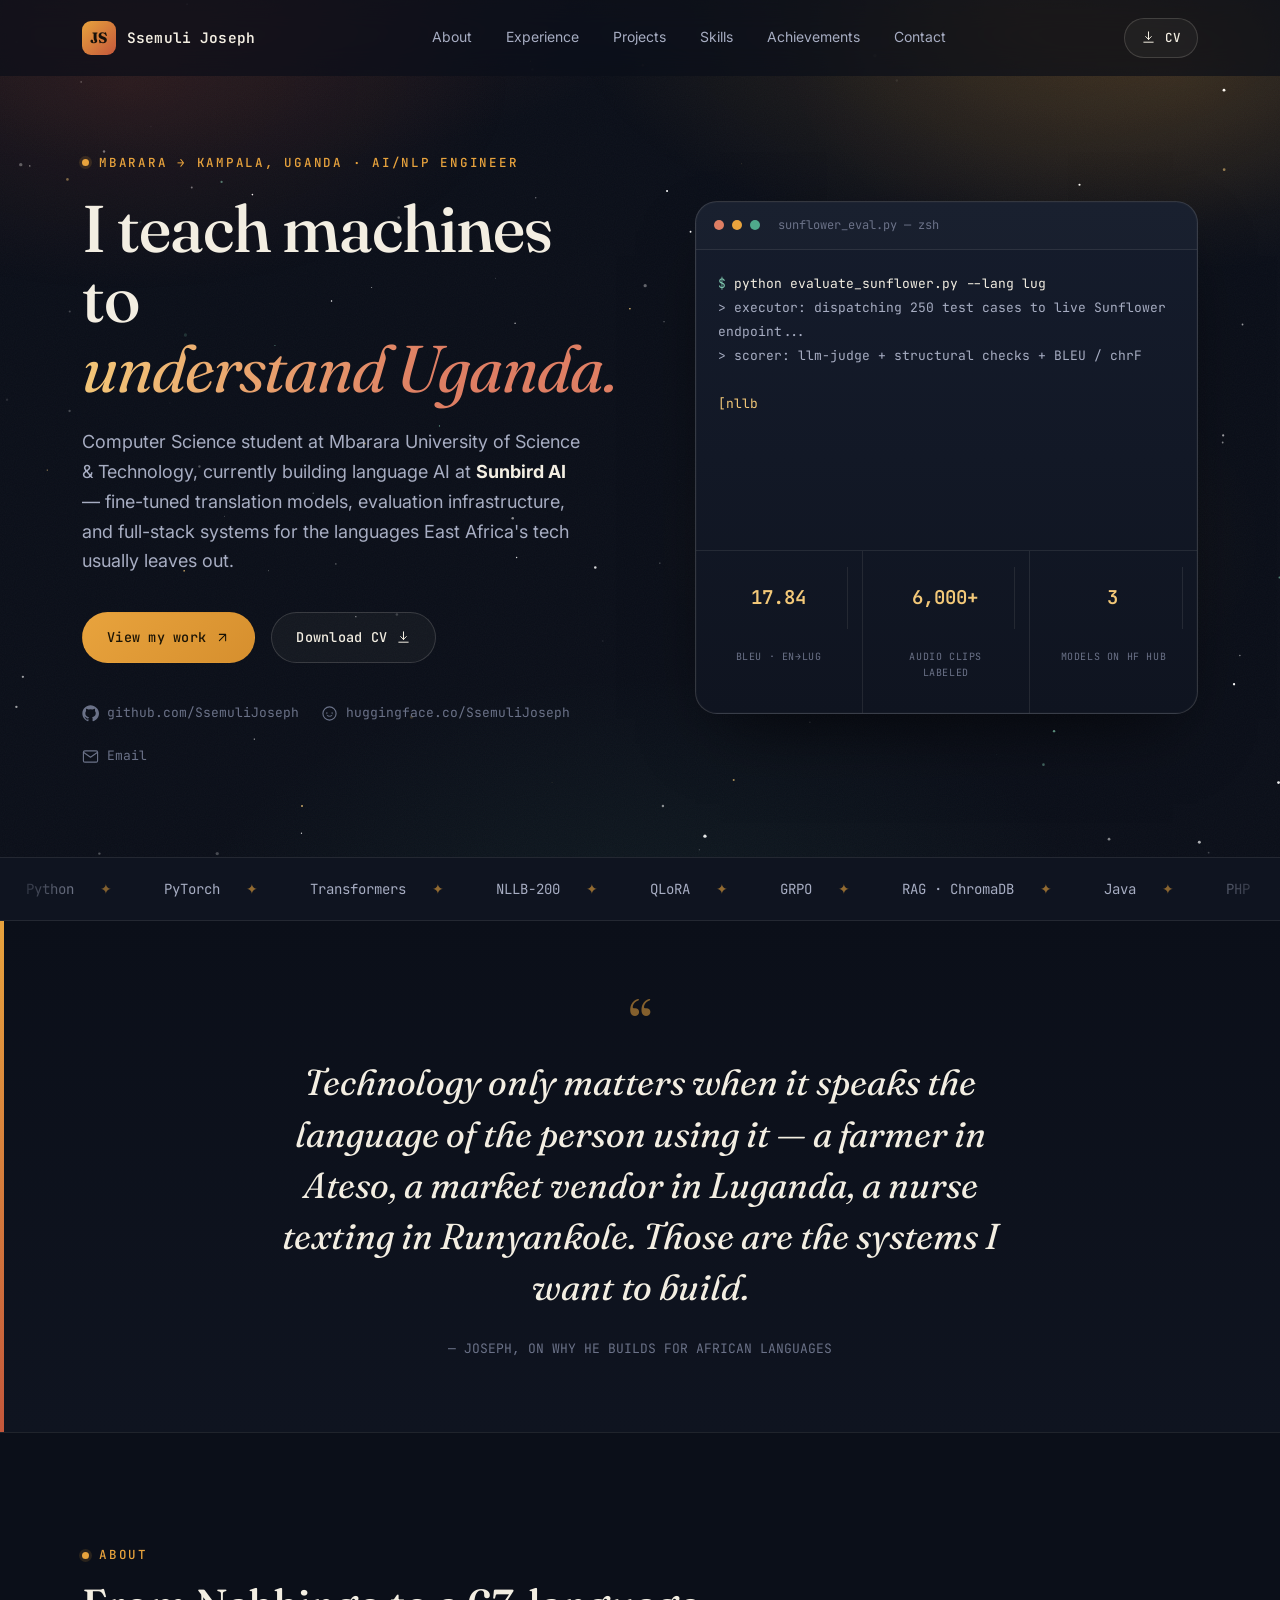
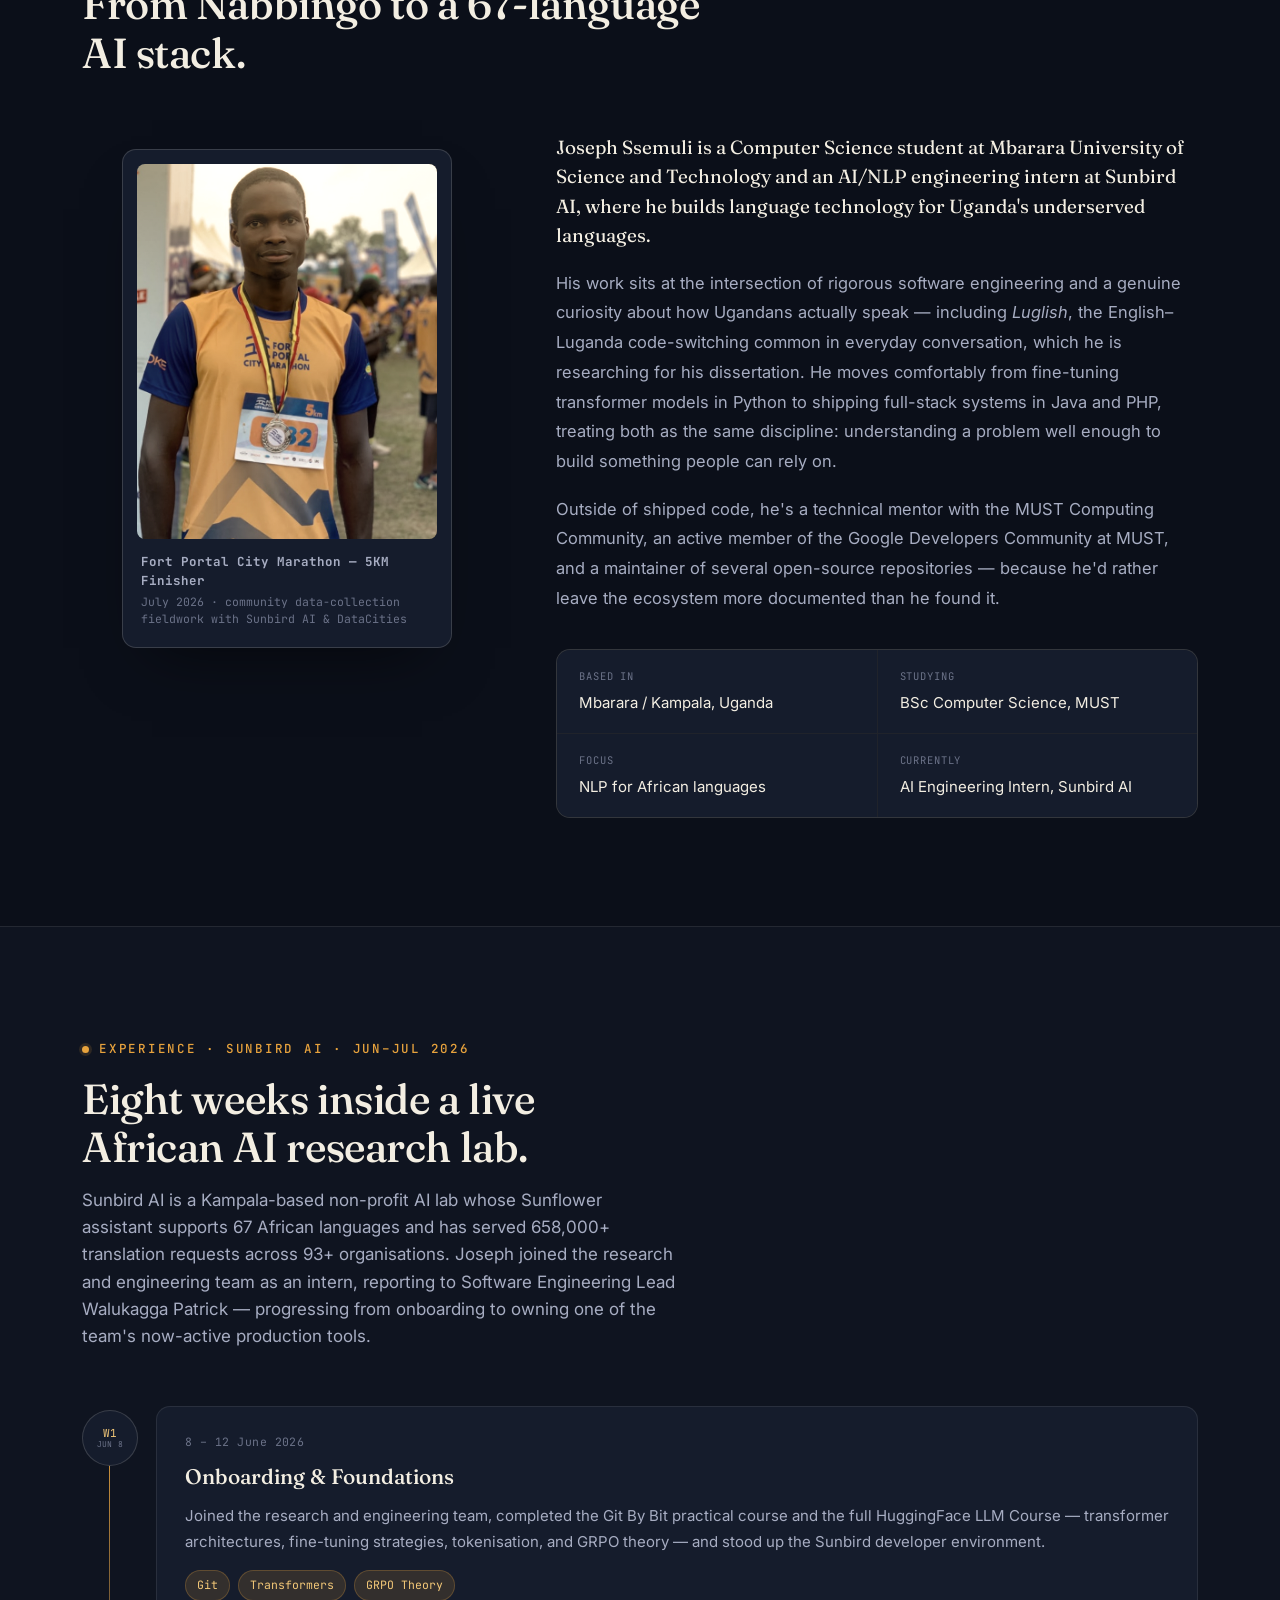
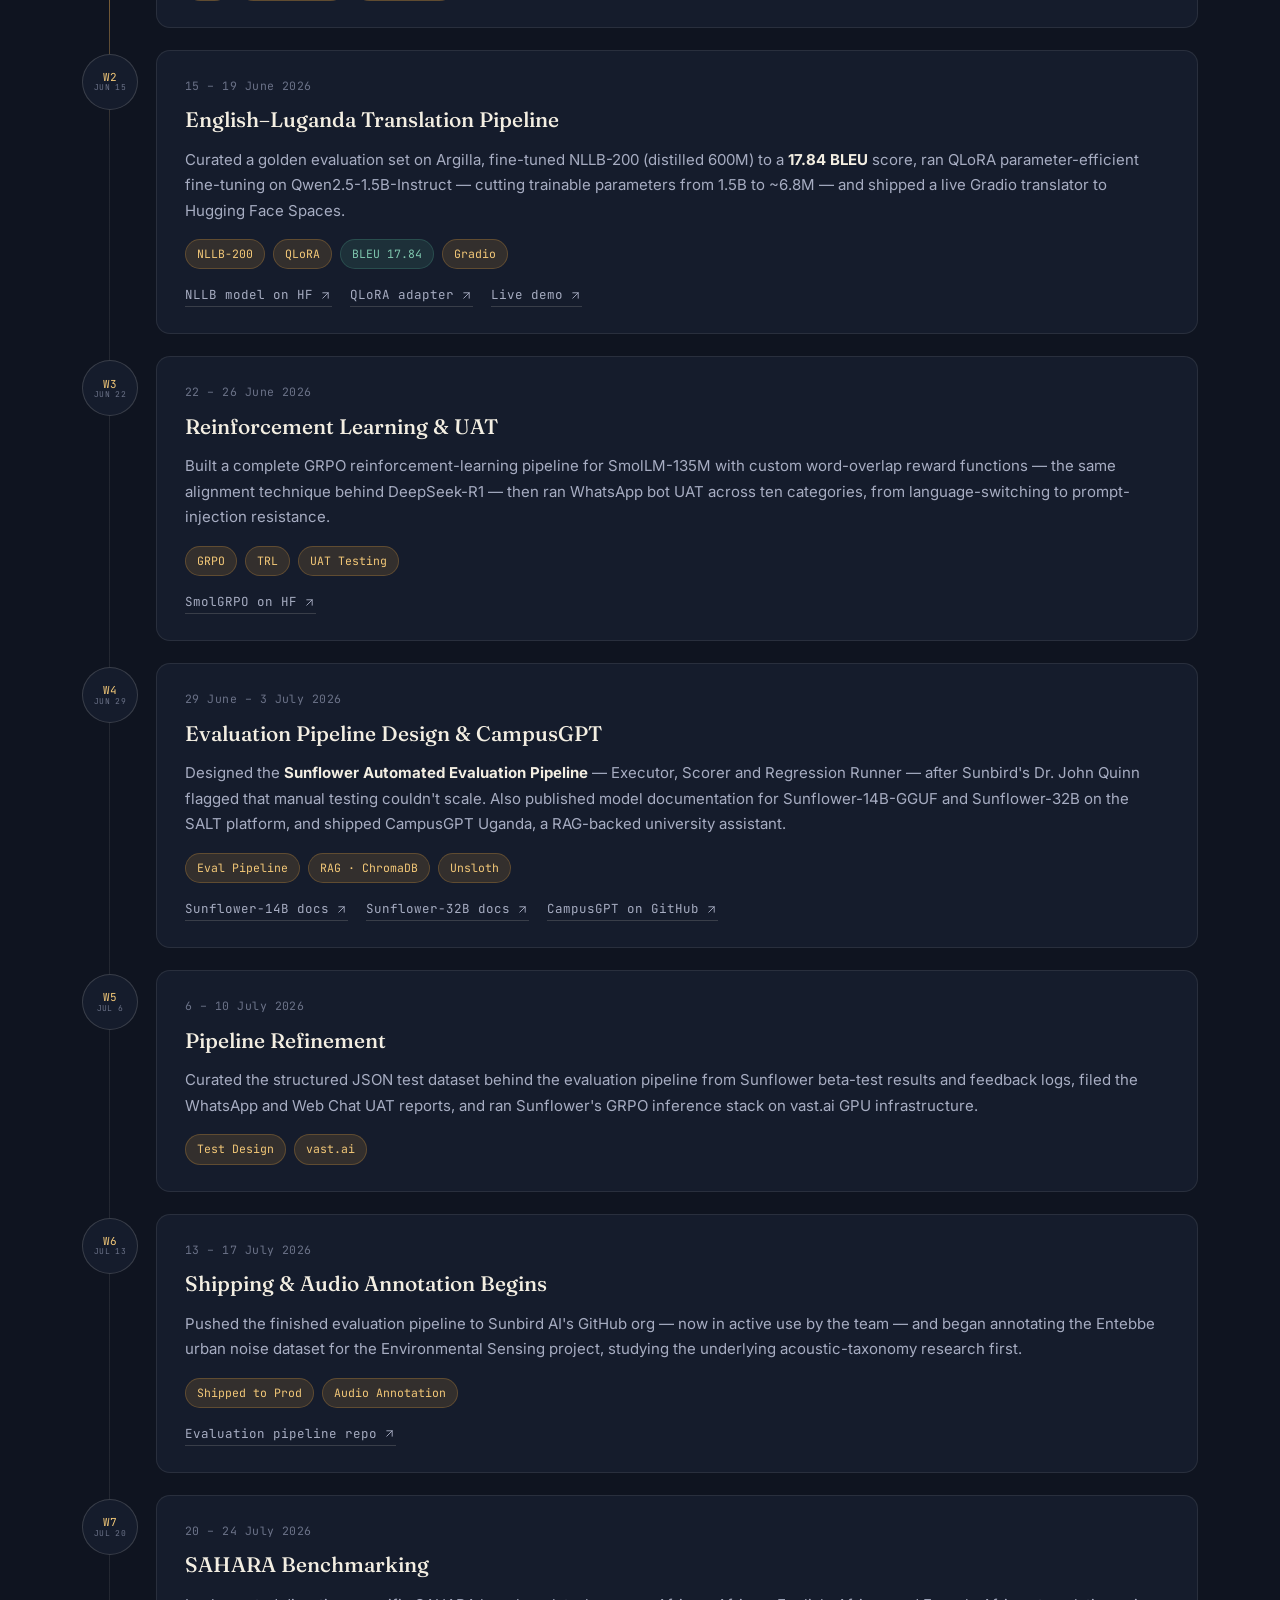
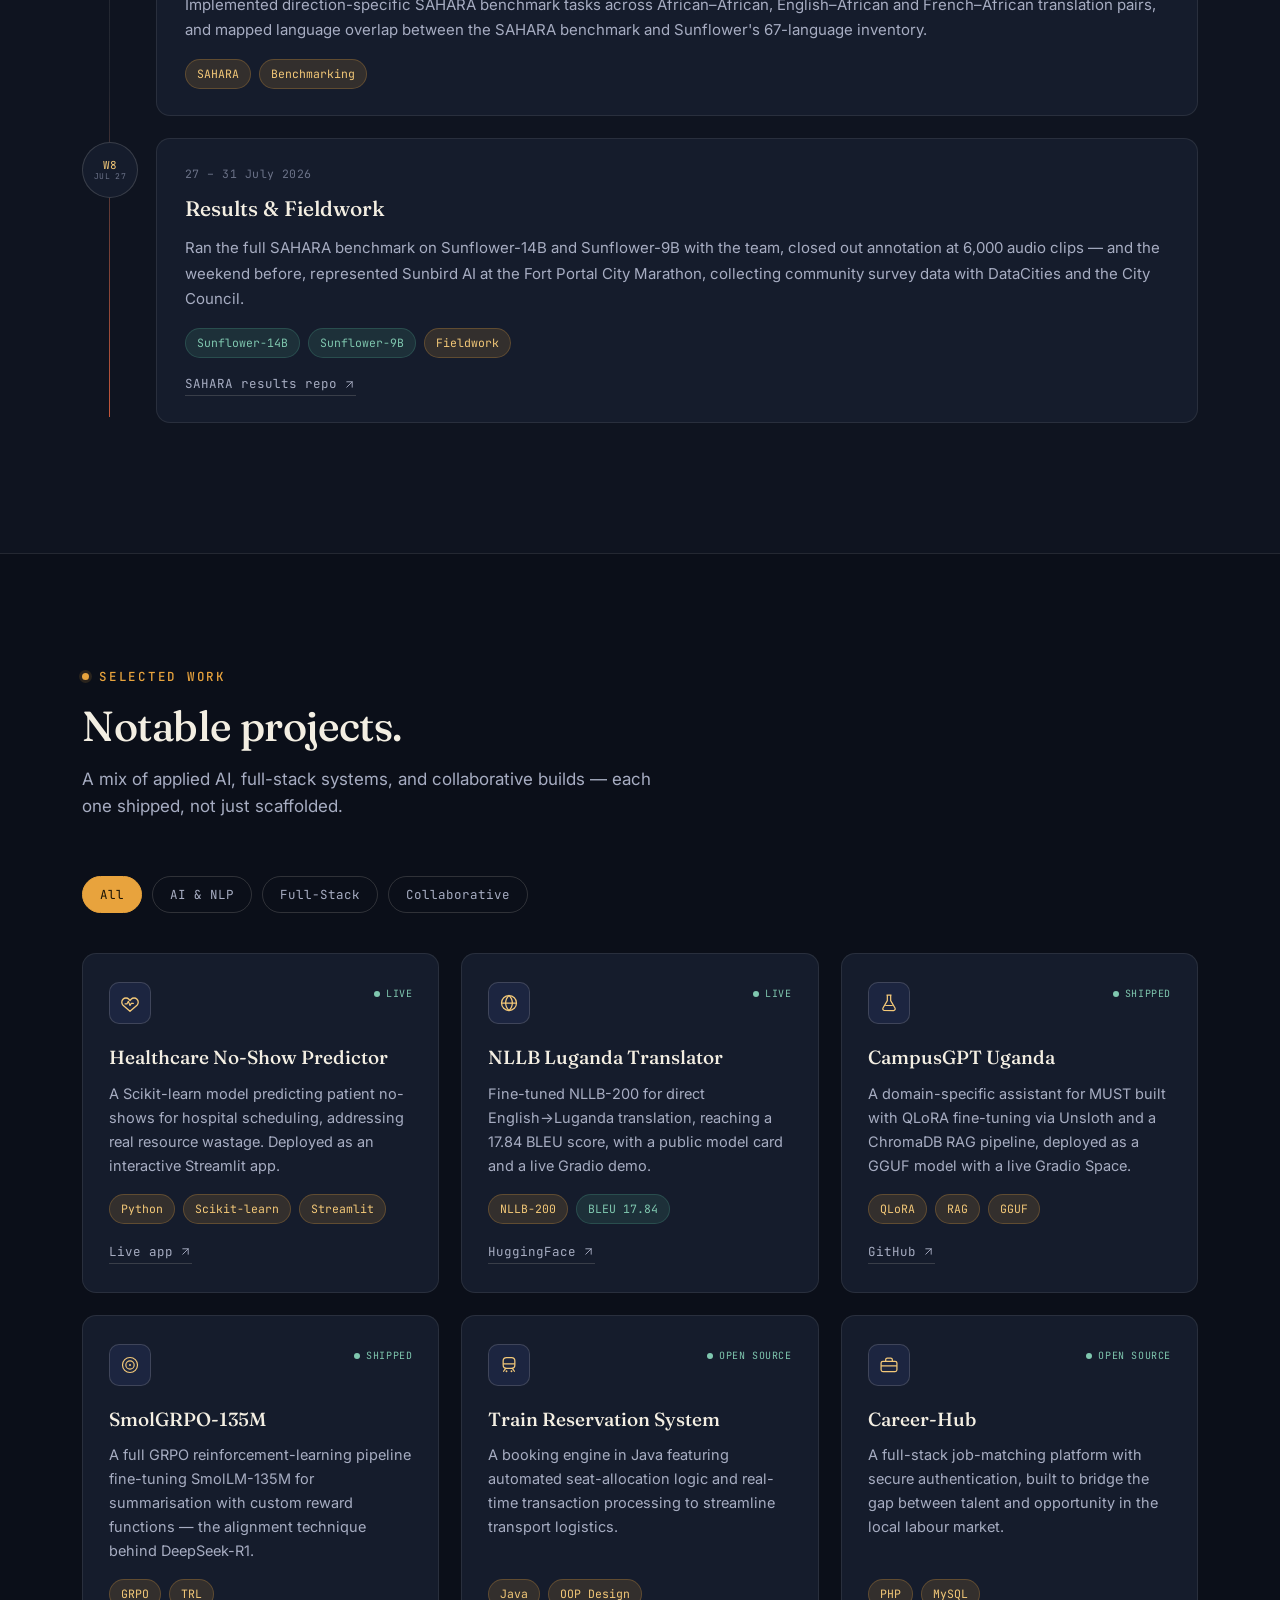
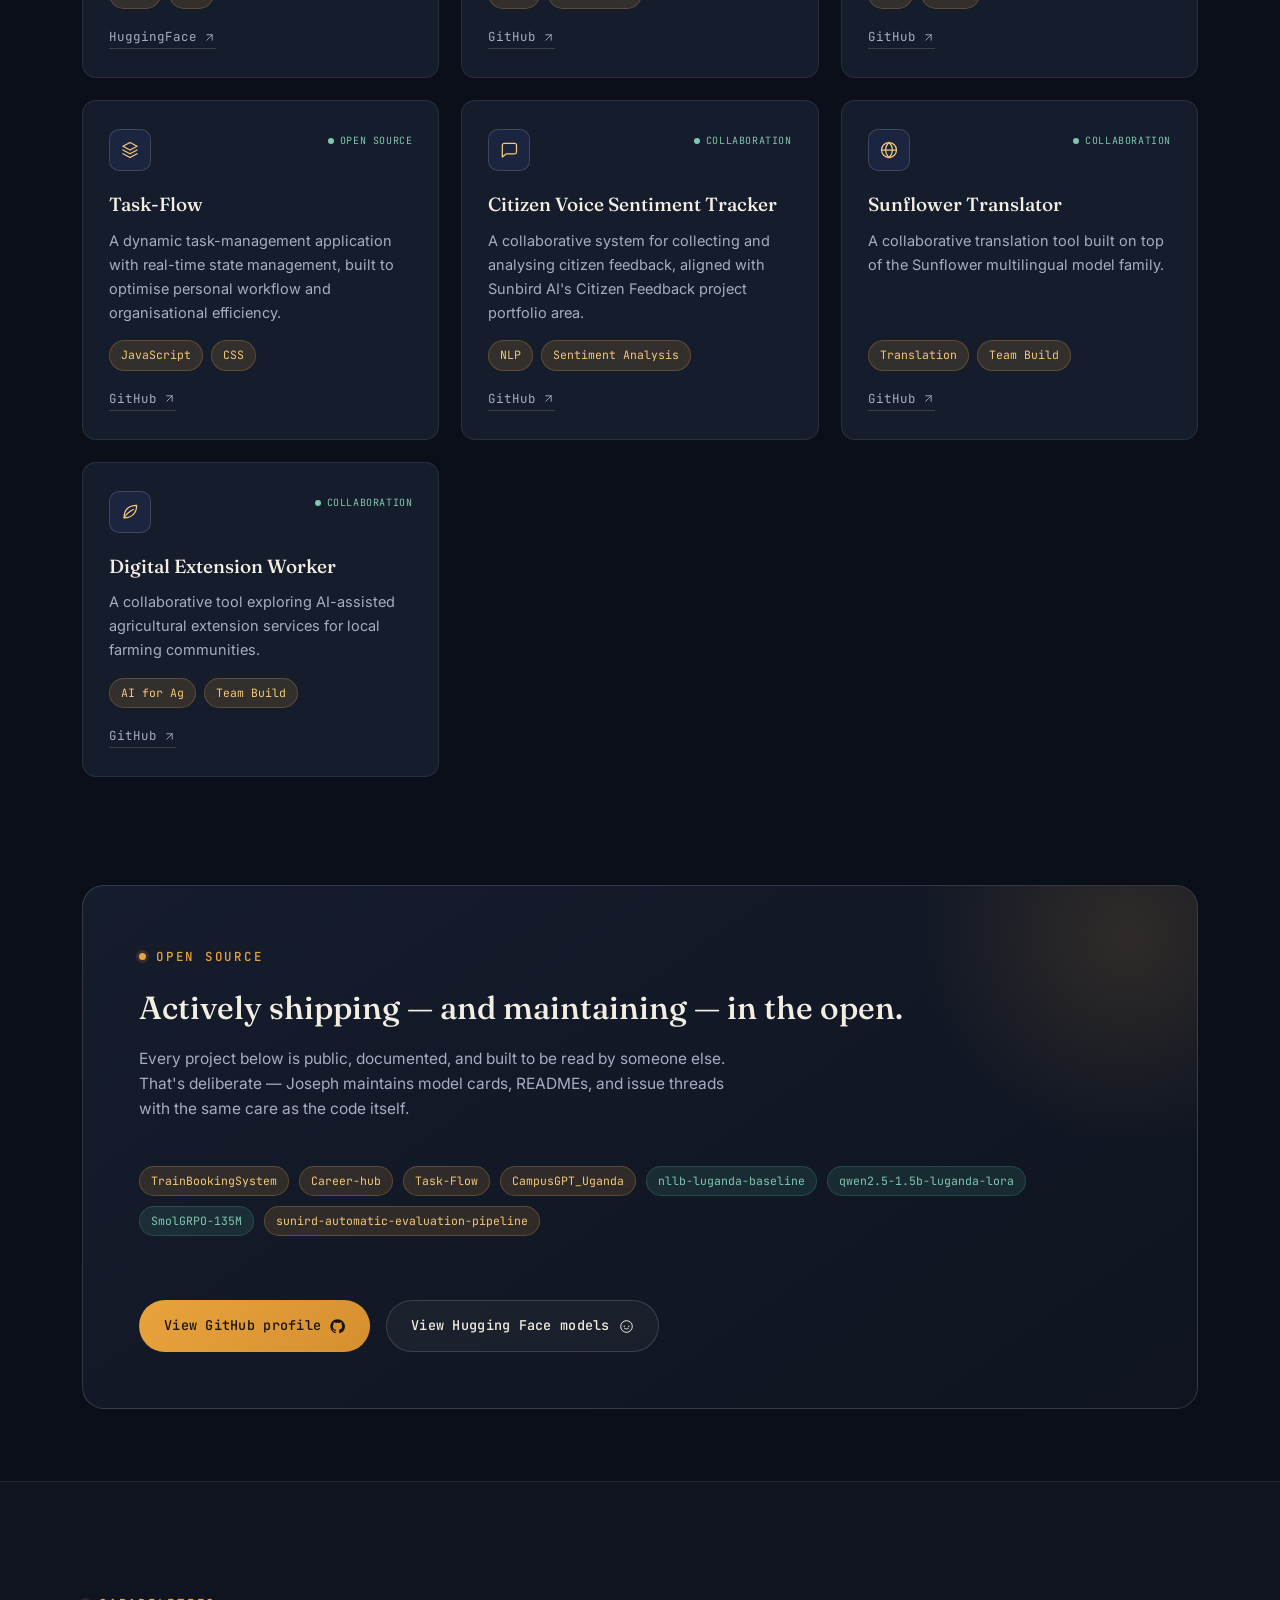
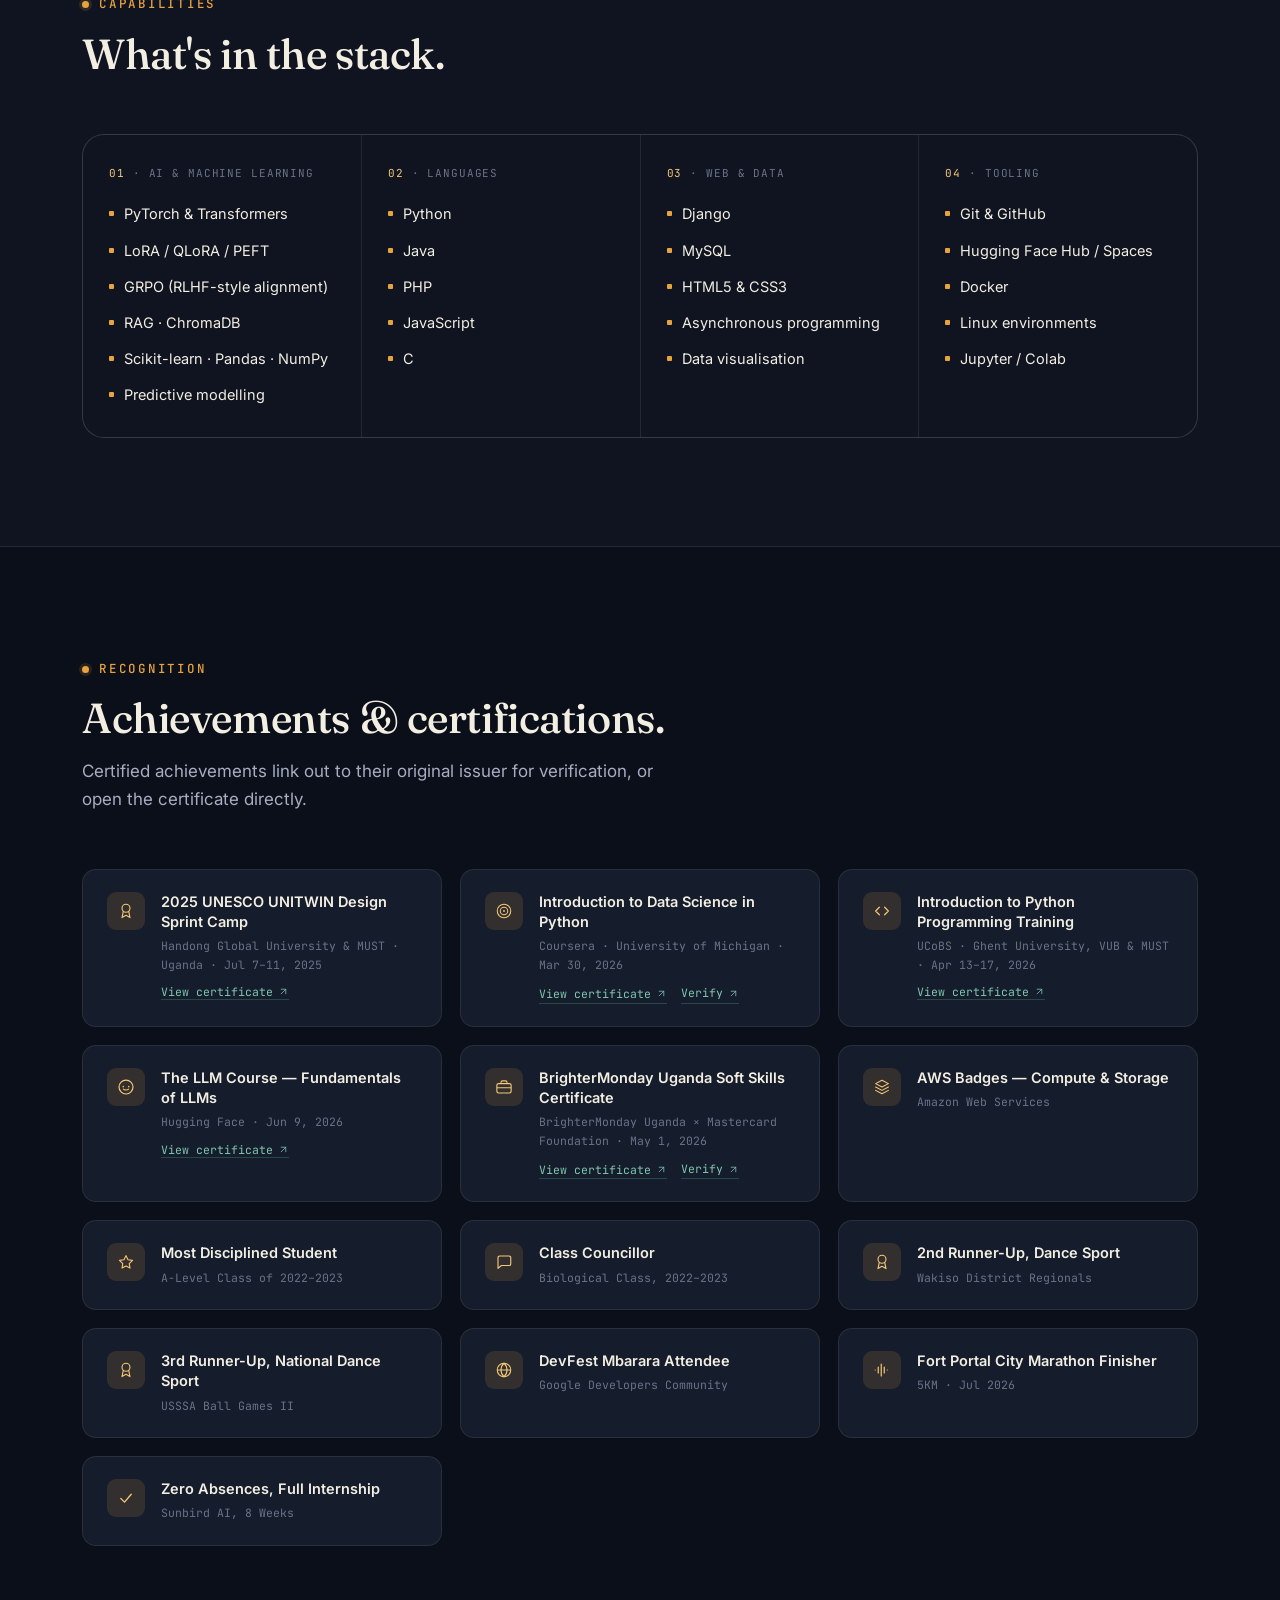
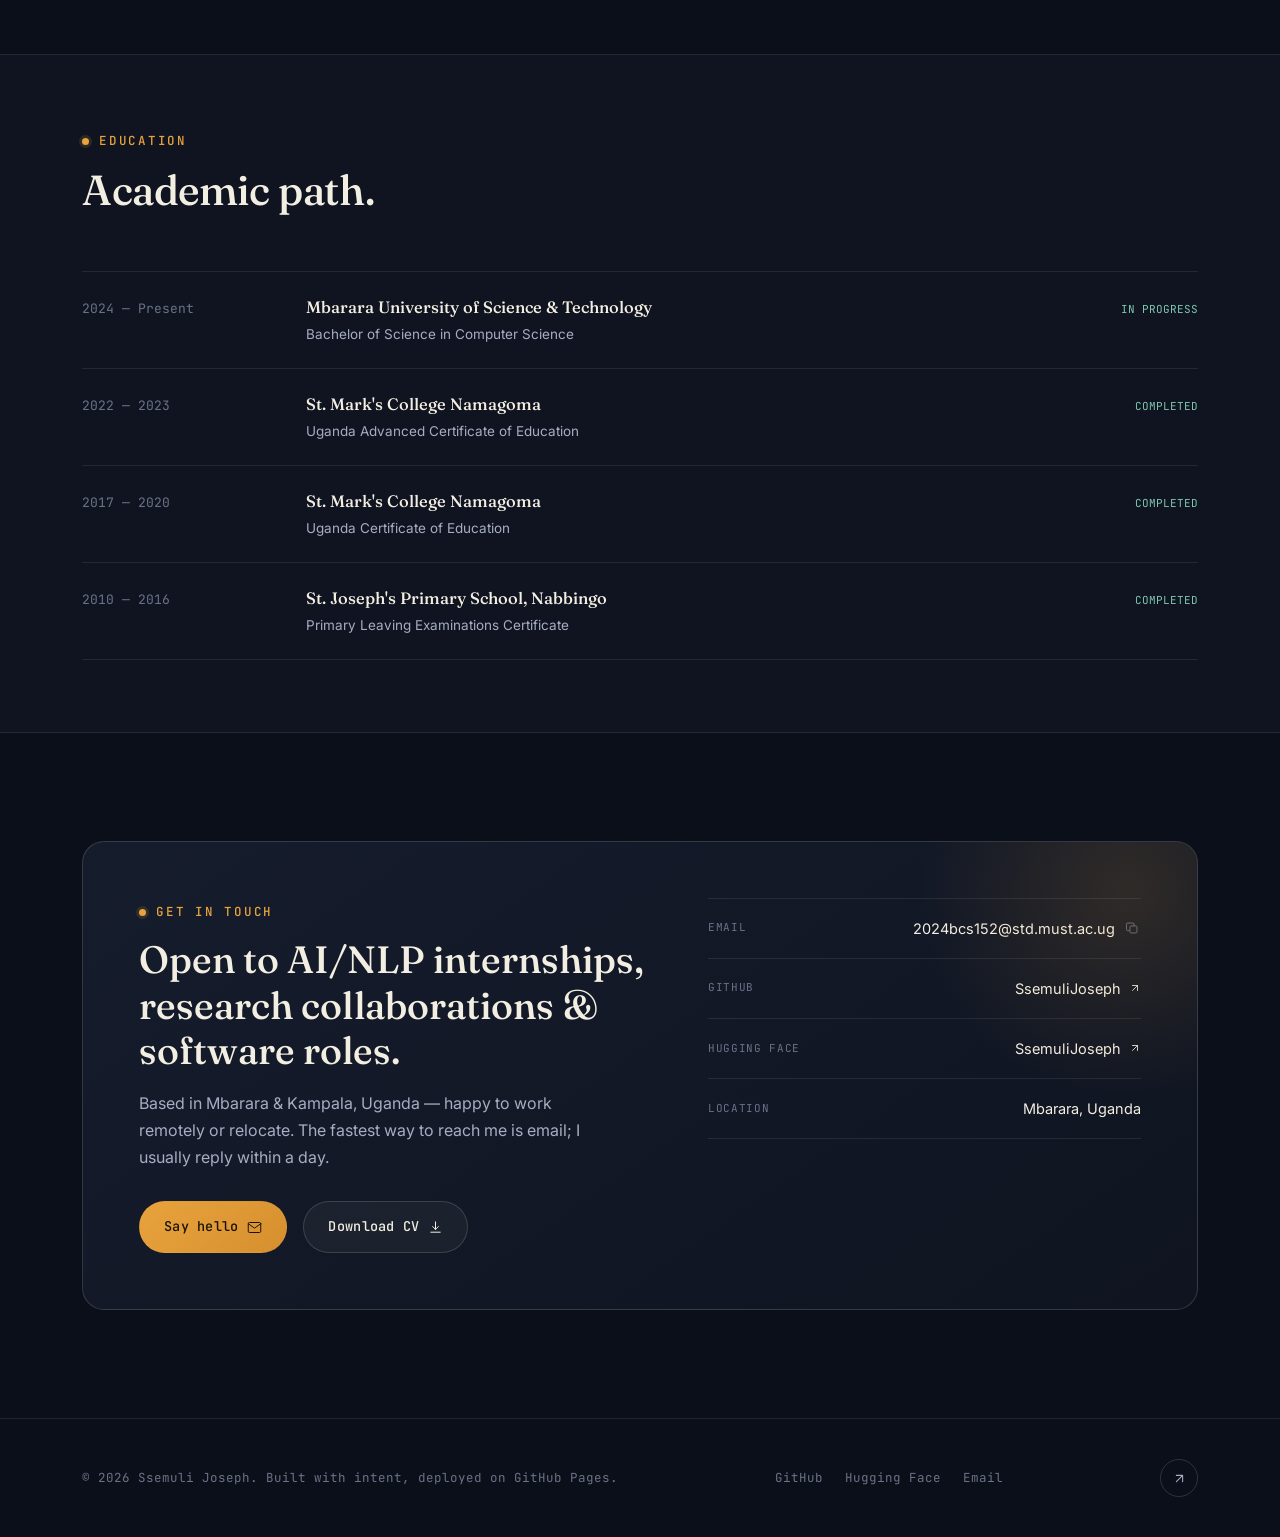
==== index.html @ b75d73a6 "Initial Portifolio Commit" ====
<!DOCTYPE html>
<html lang="en">
<head>
<meta charset="UTF-8">
<meta name="viewport" content="width=device-width, initial-scale=1.0">
<title>Ssemuli Joseph — AI / NLP Engineer &amp; Full-Stack Developer</title>
<meta name="description" content="Ssemuli Joseph — Computer Science student at MUST and AI/NLP engineering intern at Sunbird AI, building language technology for Ugandan languages. English–Luganda translation models, evaluation pipelines, and full-stack systems.">
<meta name="author" content="Ssemuli Joseph">

<!-- Open Graph / social preview -->
<meta property="og:title" content="Ssemuli Joseph — AI / NLP Engineer">
<meta property="og:description" content="Building AI that speaks Ugandan languages. English–Luganda translation models, evaluation pipelines at Sunbird AI, and full-stack software.">
<meta property="og:type" content="website">
<meta name="twitter:card" content="summary_large_image">

<link rel="icon" href="data:image/svg+xml,%3Csvg xmlns='http://www.w3.org/2000/svg' viewBox='0 0 32 32'%3E%3Crect width='32' height='32' rx='7' fill='%230B0F19'/%3E%3Cdefs%3E%3ClinearGradient id='g' x1='0' y1='0' x2='1' y2='1'%3E%3Cstop offset='0' stop-color='%23E8A33D'/%3E%3Cstop offset='1' stop-color='%23C4573B'/%3E%3C/linearGradient%3E%3C/defs%3E%3Ctext x='16' y='22' font-family='Georgia,serif' font-size='16' fill='url(%23g)' text-anchor='middle' font-weight='700'%3EJS%3C/text%3E%3C/svg%3E">

<link rel="stylesheet" href="css/style.css">
</head>
<body>

<div class="bg-galaxy" aria-hidden="true"><canvas id="galaxyCanvas"></canvas></div>
<div class="bg-noise" aria-hidden="true"></div>

<!-- ============================== ICON SPRITE ============================== -->
<svg width="0" height="0" style="position:absolute" aria-hidden="true">
<defs>
<g id="ic-stroke" stroke="currentColor" fill="none" stroke-width="1.6" stroke-linecap="round" stroke-linejoin="round"></g>

<symbol id="icon-github" viewBox="0 0 24 24"><path fill="currentColor" d="M12 .5C5.73.5.5 5.73.5 12c0 5.09 3.29 9.39 7.86 10.91.57.1.78-.25.78-.55 0-.27-.01-1.16-.02-2.11-3.2.7-3.88-1.35-3.88-1.35-.53-1.34-1.29-1.7-1.29-1.7-1.05-.72.08-.71.08-.71 1.17.08 1.78 1.2 1.78 1.2 1.03 1.77 2.71 1.26 3.37.96.1-.75.4-1.26.73-1.55-2.55-.29-5.23-1.28-5.23-5.69 0-1.26.45-2.29 1.19-3.09-.12-.29-.52-1.46.11-3.05 0 0 .97-.31 3.18 1.18a11 11 0 0 1 5.79 0c2.2-1.49 3.17-1.18 3.17-1.18.64 1.59.24 2.76.12 3.05.74.8 1.19 1.83 1.19 3.09 0 4.42-2.69 5.39-5.25 5.68.41.36.78 1.06.78 2.14 0 1.55-.01 2.79-.01 3.17 0 .31.21.66.79.55C20.71 21.38 24 17.08 24 12 24 5.73 18.27.5 12 .5Z"/></symbol>

<symbol id="icon-mail" viewBox="0 0 24 24"><path stroke="currentColor" fill="none" stroke-width="1.6" stroke-linecap="round" stroke-linejoin="round" d="M22 6a2 2 0 0 0-2-2H4a2 2 0 0 0-2 2v12a2 2 0 0 0 2 2h16a2 2 0 0 0 2-2V6Z"/><path stroke="currentColor" fill="none" stroke-width="1.6" stroke-linecap="round" stroke-linejoin="round" d="m22 6-10 7L2 6"/></symbol>

<symbol id="icon-hf" viewBox="0 0 24 24"><circle cx="12" cy="12" r="9.3" stroke="currentColor" fill="none" stroke-width="1.6"/><path d="M8.3 10.2c.5 0 1 .5 1 1.2s-.5 1.2-1 1.2-1-.5-1-1.2.5-1.2 1-1.2Zm7.4 0c.5 0 1 .5 1 1.2s-.5 1.2-1 1.2-1-.5-1-1.2.5-1.2 1-1.2Z" fill="currentColor"/><path d="M8.5 14.8c1.2 1.6 5.8 1.6 7 0" stroke="currentColor" fill="none" stroke-width="1.4" stroke-linecap="round"/></symbol>

<symbol id="icon-arrow" viewBox="0 0 24 24"><path stroke="currentColor" fill="none" stroke-width="1.7" stroke-linecap="round" stroke-linejoin="round" d="M7 17 17 7M7 7h10v10"/></symbol>

<symbol id="icon-download" viewBox="0 0 24 24"><path stroke="currentColor" fill="none" stroke-width="1.6" stroke-linecap="round" stroke-linejoin="round" d="M12 3v12m0 0 4.5-4.5M12 15 7.5 10.5M4.5 19.5h15"/></symbol>

<symbol id="icon-menu" viewBox="0 0 24 24"><path stroke="currentColor" fill="none" stroke-width="1.6" stroke-linecap="round" d="M3 6h18M3 12h18M3 18h18"/></symbol>
<symbol id="icon-close" viewBox="0 0 24 24"><path stroke="currentColor" fill="none" stroke-width="1.6" stroke-linecap="round" d="M5 5l14 14M19 5 5 19"/></symbol>

<symbol id="icon-code" viewBox="0 0 24 24"><path stroke="currentColor" fill="none" stroke-width="1.6" stroke-linecap="round" stroke-linejoin="round" d="m8.5 7-5 5 5 5M15.5 7l5 5-5 5"/></symbol>
<symbol id="icon-globe" viewBox="0 0 24 24"><circle cx="12" cy="12" r="9" stroke="currentColor" fill="none" stroke-width="1.5"/><path stroke="currentColor" fill="none" stroke-width="1.5" d="M3 12h18M12 3c2.6 2.4 4 5.6 4 9s-1.4 6.6-4 9c-2.6-2.4-4-5.6-4-9s1.4-6.6 4-9Z"/></symbol>
<symbol id="icon-heart" viewBox="0 0 24 24"><path stroke="currentColor" fill="none" stroke-width="1.6" stroke-linejoin="round" d="M20.4 14.6 12 22l-8.4-7.4a5 5 0 1 1 7.1-7.1L12 9l1.3-1.5a5 5 0 1 1 7.1 7.1Z"/><path stroke="currentColor" fill="none" stroke-width="1.4" stroke-linecap="round" stroke-linejoin="round" d="M6 13h2.5l1.5-3 2 5 1.5-2.5H16"/></symbol>
<symbol id="icon-train" viewBox="0 0 24 24"><rect x="5" y="3" width="14" height="13" rx="4" stroke="currentColor" fill="none" stroke-width="1.5"/><path stroke="currentColor" fill="none" stroke-width="1.5" d="M5 10.5h14"/><circle cx="9" cy="19.5" r="1.1" fill="currentColor" stroke="none"/><circle cx="15" cy="19.5" r="1.1" fill="currentColor" stroke="none"/><path stroke="currentColor" fill="none" stroke-width="1.5" stroke-linecap="round" d="m8 16-2.5 3.5M16 16l2.5 3.5"/></symbol>
<symbol id="icon-layers" viewBox="0 0 24 24"><path stroke="currentColor" fill="none" stroke-width="1.5" stroke-linejoin="round" d="m12 3 8.5 4.5L12 12 3.5 7.5 12 3Z"/><path stroke="currentColor" fill="none" stroke-width="1.5" stroke-linecap="round" stroke-linejoin="round" d="m3.5 12 8.5 4.5 8.5-4.5M3.5 16.5 12 21l8.5-4.5"/></symbol>
<symbol id="icon-briefcase" viewBox="0 0 24 24"><rect x="2.5" y="7.5" width="19" height="12.5" rx="2.2" stroke="currentColor" fill="none" stroke-width="1.5"/><path stroke="currentColor" fill="none" stroke-width="1.5" d="M8 7.5V5.8a2 2 0 0 1 2-2h4a2 2 0 0 1 2 2V7.5M2.5 13h19"/></symbol>
<symbol id="icon-message" viewBox="0 0 24 24"><path stroke="currentColor" fill="none" stroke-width="1.5" stroke-linejoin="round" d="M21 14.5a2.2 2.2 0 0 1-2.2 2.2H8.5L4 20.5V6.2A2.2 2.2 0 0 1 6.2 4h12.6A2.2 2.2 0 0 1 21 6.2Z"/></symbol>
<symbol id="icon-mic" viewBox="0 0 24 24"><rect x="9.3" y="2.5" width="5.4" height="10.5" rx="2.7" stroke="currentColor" fill="none" stroke-width="1.5"/><path stroke="currentColor" fill="none" stroke-width="1.5" stroke-linecap="round" d="M5.5 11a6.5 6.5 0 0 0 13 0M12 17.5V21"/></symbol>
<symbol id="icon-leaf" viewBox="0 0 24 24"><path stroke="currentColor" fill="none" stroke-width="1.5" stroke-linecap="round" stroke-linejoin="round" d="M20 4c0 9-5.5 15-15 15-.5-9 5-15 15-15Z"/><path stroke="currentColor" fill="none" stroke-width="1.5" stroke-linecap="round" d="M5 19c2-4 5-7 11-10"/></symbol>
<symbol id="icon-award" viewBox="0 0 24 24"><circle cx="12" cy="8.3" r="5.3" stroke="currentColor" fill="none" stroke-width="1.5"/><path stroke="currentColor" fill="none" stroke-width="1.5" stroke-linecap="round" stroke-linejoin="round" d="m8.3 12.8-1.6 8 5.3-3 5.3 3-1.6-8"/></symbol>
<symbol id="icon-flask" viewBox="0 0 24 24"><path stroke="currentColor" fill="none" stroke-width="1.5" stroke-linecap="round" stroke-linejoin="round" d="M9.5 2.5h5M10 3v6.2L4.8 18a2 2 0 0 0 1.7 3h11a2 2 0 0 0 1.7-3L14 9.2V3"/><path stroke="currentColor" fill="none" stroke-width="1.4" d="M7.5 15h9"/></symbol>
<symbol id="icon-waveform" viewBox="0 0 24 24"><path stroke="currentColor" fill="none" stroke-width="1.6" stroke-linecap="round" d="M3 12v0M7 8v8M11 4v16M15 8v8M19 12v0"/></symbol>
<symbol id="icon-target" viewBox="0 0 24 24"><circle cx="12" cy="12" r="9" stroke="currentColor" fill="none" stroke-width="1.4"/><circle cx="12" cy="12" r="5" stroke="currentColor" fill="none" stroke-width="1.4"/><circle cx="12" cy="12" r="1.2" fill="currentColor"/></symbol>
<symbol id="icon-star" viewBox="0 0 24 24"><path stroke="currentColor" fill="none" stroke-width="1.5" stroke-linejoin="round" d="M12 3.5 14.7 9l6 .9-4.4 4.2 1 6-5.3-2.8-5.3 2.8 1-6-4.4-4.2 6-.9 2.7-5.5Z"/></symbol>
<symbol id="icon-check" viewBox="0 0 24 24"><path stroke="currentColor" fill="none" stroke-width="1.8" stroke-linecap="round" stroke-linejoin="round" d="m5 12.5 5 5L19 7"/></symbol>
<symbol id="icon-copy" viewBox="0 0 24 24"><rect x="8.5" y="8.5" width="12" height="12" rx="2" stroke="currentColor" fill="none" stroke-width="1.5"/><path stroke="currentColor" fill="none" stroke-width="1.5" d="M15.5 8.5V5.5a2 2 0 0 0-2-2h-9a2 2 0 0 0-2 2v9a2 2 0 0 0 2 2h3"/></symbol>
</defs>
</svg>

<!-- ============================== NAV ============================== -->
<header class="nav" id="nav">
  <div class="container">
    <a href="#top" class="nav-mark"><span class="glyph" id="navGlyph">JS</span> Ssemuli Joseph</a>
    <nav class="nav-links" id="navLinks">
      <a href="#about">About</a>
      <a href="#experience">Experience</a>
      <a href="#projects">Projects</a>
      <a href="#skills">Skills</a>
      <a href="#achievements">Achievements</a>
      <a href="#contact">Contact</a>
    </nav>
    <div class="nav-cta">
      <a href="assets/Ssemuli_Joseph_CV.pdf" class="btn btn-ghost btn-sm" download>
        <svg><use href="#icon-download"/></svg> CV
      </a>
      <button class="nav-toggle" id="navToggle" aria-label="Toggle menu" aria-expanded="false">
        <svg id="navToggleIcon"><use href="#icon-menu"/></svg>
      </button>
    </div>
  </div>
</header>

<!-- ============================== HERO ============================== -->
<a id="top"></a>
<section class="hero">
  <div class="container hero-grid">
    <div class="hero-copy reveal in">
      <span class="eyebrow">Mbarara → Kampala, Uganda · AI/NLP Engineer</span>
      <h1>I teach machines<br>to <em>understand&nbsp;Uganda.</em></h1>
      <p class="sub">Computer Science student at Mbarara University of Science &amp; Technology, currently building language AI at <strong style="color:var(--text)">Sunbird AI</strong> — fine-tuned translation models, evaluation infrastructure, and full-stack systems for the languages East Africa's tech usually leaves out.</p>
      <div class="hero-actions">
        <a href="#experience" class="btn btn-primary">View my work <svg><use href="#icon-arrow"/></svg></a>
        <a href="assets/Ssemuli_Joseph_CV.pdf" class="btn btn-ghost" download>Download CV <svg><use href="#icon-download"/></svg></a>
      </div>
      <div class="hero-social">
        <a href="https://github.com/SsemuliJoseph" target="_blank" rel="noopener"><svg><use href="#icon-github"/></svg> github.com/SsemuliJoseph</a>
        <a href="https://huggingface.co/SsemuliJoseph" target="_blank" rel="noopener"><svg><use href="#icon-hf"/></svg> huggingface.co/SsemuliJoseph</a>
        <a href="mailto:2024bcs152@std.must.ac.ug"><svg><use href="#icon-mail"/></svg> Email</a>
      </div>
    </div>

    <div class="console reveal in" id="console" style="transition-delay:.15s">
      <div class="console-bar">
        <span class="dot"></span><span class="dot"></span><span class="dot"></span>
        <span class="label">sunflower_eval.py — zsh</span>
      </div>
      <div class="console-body" id="consoleBody"></div>
      <div class="console-metrics">
        <div><div class="num">17.84</div><div class="lbl">BLEU · EN→LUG</div></div>
        <div><div class="num">6,000+</div><div class="lbl">Audio Clips Labeled</div></div>
        <div><div class="num">3</div><div class="lbl">Models on HF Hub</div></div>
      </div>
    </div>
  </div>
</section>

<!-- ============================== MARQUEE ============================== -->
<div class="marquee-wrap">
  <div class="marquee-track" id="marqueeTrack">
    <!-- populated twice via JS-friendly static duplication below -->
  </div>
</div>

<!-- ============================== QUOTE BAND ============================== -->
<section class="quote-band tight">
  <div class="quote-inner reveal">
    <div class="quote-mark">&ldquo;</div>
    <p>Technology only matters when it speaks the language of the person using it — a farmer in Ateso, a market vendor in Luganda, a nurse texting in Runyankole. Those are the systems I want to build.</p>
    <div class="quote-attr">— JOSEPH, ON WHY HE BUILDS FOR AFRICAN LANGUAGES</div>
  </div>
</section>
<!-- ============================== ABOUT ============================== -->
<section id="about">
  <div class="container">
    <div class="section-head reveal">
      <span class="eyebrow">About</span>
      <h2>From Nabbingo to a 67-language AI stack.</h2>
    </div>
    <div class="about-grid">
      <figure class="polaroid reveal">
        <div class="frame">
          <img src="assets/joseph-marathon.jpg" alt="Joseph Ssemuli at the Fort Portal City Marathon finish area, wearing a finisher's medal">
        </div>
        <figcaption><strong>Fort Portal City Marathon — 5KM Finisher</strong>July 2026 · community data-collection fieldwork with Sunbird AI &amp; DataCities</figcaption>
      </figure>
      <div class="about-copy reveal" style="transition-delay:.1s">
        <p>Joseph Ssemuli is a Computer Science student at Mbarara University of Science and Technology and an AI/NLP engineering intern at Sunbird AI, where he builds language technology for Uganda's underserved languages.</p>
        <p>His work sits at the intersection of rigorous software engineering and a genuine curiosity about how Ugandans actually speak — including <em>Luglish</em>, the English–Luganda code-switching common in everyday conversation, which he is researching for his dissertation. He moves comfortably from fine-tuning transformer models in Python to shipping full-stack systems in Java and PHP, treating both as the same discipline: understanding a problem well enough to build something people can rely on.</p>
        <p>Outside of shipped code, he's a technical mentor with the MUST Computing Community, an active member of the Google Developers Community at MUST, and a maintainer of several open-source repositories — because he'd rather leave the ecosystem more documented than he found it.</p>
        <div class="facts">
          <div class="fact"><div class="lbl">Based In</div><div class="val">Mbarara / Kampala, Uganda</div></div>
          <div class="fact"><div class="lbl">Studying</div><div class="val">BSc Computer Science, MUST</div></div>
          <div class="fact"><div class="lbl">Focus</div><div class="val">NLP for African languages</div></div>
          <div class="fact"><div class="lbl">Currently</div><div class="val">AI Engineering Intern, Sunbird AI</div></div>
        </div>
      </div>
    </div>
  </div>
</section>

<!-- ============================== EXPERIENCE ============================== -->
<section id="experience" style="background:var(--bg-1); border-top:1px solid var(--border); border-bottom:1px solid var(--border);">
  <div class="container">
    <div class="section-head reveal">
      <span class="eyebrow">Experience · Sunbird AI · Jun–Jul 2026</span>
      <h2>Eight weeks inside a live African&nbsp;AI research lab.</h2>
      <p>Sunbird AI is a Kampala-based non-profit AI lab whose Sunflower assistant supports 67 African languages and has served 658,000+ translation requests across 93+ organisations. Joseph joined the research and engineering team as an intern, reporting to Software Engineering Lead Walukagga Patrick — progressing from onboarding to owning one of the team's now-active production tools.</p>
    </div>

    <div class="timeline">

      <div class="tl-item reveal">
        <div class="tl-node">W1<small>JUN 8</small></div>
        <div class="tl-card">
          <div class="tl-dates">8 – 12 June 2026</div>
          <h3>Onboarding &amp; Foundations</h3>
          <p>Joined the research and engineering team, completed the Git By Bit practical course and the full HuggingFace LLM Course — transformer architectures, fine-tuning strategies, tokenisation, and GRPO theory — and stood up the Sunbird developer environment.</p>
          <div class="tl-tags"><span class="tag">Git</span><span class="tag">Transformers</span><span class="tag">GRPO Theory</span></div>
        </div>
      </div>

      <div class="tl-item reveal">
        <div class="tl-node">W2<small>JUN 15</small></div>
        <div class="tl-card">
          <div class="tl-dates">15 – 19 June 2026</div>
          <h3>English–Luganda Translation Pipeline</h3>
          <p>Curated a golden evaluation set on Argilla, fine-tuned NLLB-200 (distilled 600M) to a <strong style="color:var(--text)">17.84 BLEU</strong> score, ran QLoRA parameter-efficient fine-tuning on Qwen2.5-1.5B-Instruct — cutting trainable parameters from 1.5B to ~6.8M — and shipped a live Gradio translator to Hugging Face Spaces.</p>
          <div class="tl-tags"><span class="tag">NLLB-200</span><span class="tag">QLoRA</span><span class="tag teal">BLEU 17.84</span><span class="tag">Gradio</span></div>
          <div class="tl-links">
            <a href="https://huggingface.co/SsemuliJoseph/nllb-luganda-baseline" target="_blank" rel="noopener">NLLB model on HF <svg><use href="#icon-arrow"/></svg></a>
            <a href="https://huggingface.co/SsemuliJoseph/qwen2.5-1.5b-luganda-lora" target="_blank" rel="noopener">QLoRA adapter <svg><use href="#icon-arrow"/></svg></a>
            <a href="https://huggingface.co/spaces/SsemuliJoseph/luganda-translator-demo" target="_blank" rel="noopener">Live demo <svg><use href="#icon-arrow"/></svg></a>
          </div>
        </div>
      </div>

      <div class="tl-item reveal">
        <div class="tl-node">W3<small>JUN 22</small></div>
        <div class="tl-card">
          <div class="tl-dates">22 – 26 June 2026</div>
          <h3>Reinforcement Learning &amp; UAT</h3>
          <p>Built a complete GRPO reinforcement-learning pipeline for SmolLM-135M with custom word-overlap reward functions — the same alignment technique behind DeepSeek-R1 — then ran WhatsApp bot UAT across ten categories, from language-switching to prompt-injection resistance.</p>
          <div class="tl-tags"><span class="tag">GRPO</span><span class="tag">TRL</span><span class="tag">UAT Testing</span></div>
          <div class="tl-links">
            <a href="https://huggingface.co/SsemuliJoseph/SmolGRPO-135M" target="_blank" rel="noopener">SmolGRPO on HF <svg><use href="#icon-arrow"/></svg></a>
          </div>
        </div>
      </div>

      <div class="tl-item reveal">
        <div class="tl-node">W4<small>JUN 29</small></div>
        <div class="tl-card">
          <div class="tl-dates">29 June – 3 July 2026</div>
          <h3>Evaluation Pipeline Design &amp; CampusGPT</h3>
          <p>Designed the <strong style="color:var(--text)">Sunflower Automated Evaluation Pipeline</strong> — Executor, Scorer and Regression Runner — after Sunbird's Dr. John Quinn flagged that manual testing couldn't scale. Also published model documentation for Sunflower-14B-GGUF and Sunflower-32B on the SALT platform, and shipped CampusGPT Uganda, a RAG-backed university assistant.</p>
          <div class="tl-tags"><span class="tag">Eval Pipeline</span><span class="tag">RAG · ChromaDB</span><span class="tag">Unsloth</span></div>
          <div class="tl-links">
            <a href="https://salt.sunbird.ai/models/sunflower-14b-gguf/" target="_blank" rel="noopener">Sunflower-14B docs <svg><use href="#icon-arrow"/></svg></a>
            <a href="https://salt.sunbird.ai/models/sunflower-32b/" target="_blank" rel="noopener">Sunflower-32B docs <svg><use href="#icon-arrow"/></svg></a>
            <a href="https://github.com/SsemuliJoseph/CampusGPT_Uganda" target="_blank" rel="noopener">CampusGPT on GitHub <svg><use href="#icon-arrow"/></svg></a>
          </div>
        </div>
      </div>

      <div class="tl-item reveal">
        <div class="tl-node">W5<small>JUL 6</small></div>
        <div class="tl-card">
          <div class="tl-dates">6 – 10 July 2026</div>
          <h3>Pipeline Refinement</h3>
          <p>Curated the structured JSON test dataset behind the evaluation pipeline from Sunflower beta-test results and feedback logs, filed the WhatsApp and Web Chat UAT reports, and ran Sunflower's GRPO inference stack on vast.ai GPU infrastructure.</p>
          <div class="tl-tags"><span class="tag">Test Design</span><span class="tag">vast.ai</span></div>
        </div>
      </div>

      <div class="tl-item reveal">
        <div class="tl-node">W6<small>JUL 13</small></div>
        <div class="tl-card">
          <div class="tl-dates">13 – 17 July 2026</div>
          <h3>Shipping &amp; Audio Annotation Begins</h3>
          <p>Pushed the finished evaluation pipeline to Sunbird AI's GitHub org — now in active use by the team — and began annotating the Entebbe urban noise dataset for the Environmental Sensing project, studying the underlying acoustic-taxonomy research first.</p>
          <div class="tl-tags"><span class="tag">Shipped to Prod</span><span class="tag">Audio Annotation</span></div>
          <div class="tl-links">
            <a href="https://github.com/SunbirdAI/sunird-automatic-evaluation-pipeline" target="_blank" rel="noopener">Evaluation pipeline repo <svg><use href="#icon-arrow"/></svg></a>
          </div>
        </div>
      </div>

      <div class="tl-item reveal">
        <div class="tl-node">W7<small>JUL 20</small></div>
        <div class="tl-card">
          <div class="tl-dates">20 – 24 July 2026</div>
          <h3>SAHARA Benchmarking</h3>
          <p>Implemented direction-specific SAHARA benchmark tasks across African–African, English–African and French–African translation pairs, and mapped language overlap between the SAHARA benchmark and Sunflower's 67-language inventory.</p>
          <div class="tl-tags"><span class="tag">SAHARA</span><span class="tag">Benchmarking</span></div>
        </div>
      </div>

      <div class="tl-item reveal">
        <div class="tl-node">W8<small>JUL 27</small></div>
        <div class="tl-card">
          <div class="tl-dates">27 – 31 July 2026</div>
          <h3>Results &amp; Fieldwork</h3>
          <p>Ran the full SAHARA benchmark on Sunflower-14B and Sunflower-9B with the team, closed out annotation at 6,000 audio clips — and the weekend before, represented Sunbird AI at the Fort Portal City Marathon, collecting community survey data with DataCities and the City Council.</p>
          <div class="tl-tags"><span class="tag teal">Sunflower-14B</span><span class="tag teal">Sunflower-9B</span><span class="tag">Fieldwork</span></div>
          <div class="tl-links">
            <a href="https://github.com/SunbirdAI/sahara/tree/ft-sunflower-bench" target="_blank" rel="noopener">SAHARA results repo <svg><use href="#icon-arrow"/></svg></a>
          </div>
        </div>
      </div>

    </div>
  </div>
</section>

<!-- ============================== PROJECTS ============================== -->
<section id="projects">
  <div class="container">
    <div class="section-head reveal">
      <span class="eyebrow">Selected Work</span>
      <h2>Notable projects.</h2>
      <p>A mix of applied AI, full-stack systems, and collaborative builds — each one shipped, not just scaffolded.</p>
    </div>

    <div class="project-filter reveal">
      <button class="filter-btn active" data-filter="all">All</button>
      <button class="filter-btn" data-filter="ai">AI &amp; NLP</button>
      <button class="filter-btn" data-filter="fullstack">Full-Stack</button>
      <button class="filter-btn" data-filter="collab">Collaborative</button>
    </div>

    <div class="project-grid" id="projectGrid">

      <div class="pcard reveal" data-cat="ai">
        <div class="pcard-top"><div class="pcard-icon"><svg><use href="#icon-heart"/></svg></div><div class="pcard-status">Live</div></div>
        <h3>Healthcare No-Show Predictor</h3>
        <p>A Scikit-learn model predicting patient no-shows for hospital scheduling, addressing real resource wastage. Deployed as an interactive Streamlit app.</p>
        <div class="tl-tags"><span class="tag">Python</span><span class="tag">Scikit-learn</span><span class="tag">Streamlit</span></div>
        <div class="tl-links"><a href="https://joseph-healthcare-noshow-predictor-houcsnrnbm2hmhrwwdhwpc.streamlit.app/" target="_blank" rel="noopener">Live app <svg><use href="#icon-arrow"/></svg></a></div>
      </div>

      <div class="pcard reveal" data-cat="ai">
        <div class="pcard-top"><div class="pcard-icon"><svg><use href="#icon-globe"/></svg></div><div class="pcard-status">Live</div></div>
        <h3>NLLB Luganda Translator</h3>
        <p>Fine-tuned NLLB-200 for direct English→Luganda translation, reaching a 17.84 BLEU score, with a public model card and a live Gradio demo.</p>
        <div class="tl-tags"><span class="tag">NLLB-200</span><span class="tag teal">BLEU 17.84</span></div>
        <div class="tl-links"><a href="https://huggingface.co/SsemuliJoseph/nllb-luganda-baseline" target="_blank" rel="noopener">HuggingFace <svg><use href="#icon-arrow"/></svg></a></div>
      </div>

      <div class="pcard reveal" data-cat="ai">
        <div class="pcard-top"><div class="pcard-icon"><svg><use href="#icon-flask"/></svg></div><div class="pcard-status">Shipped</div></div>
        <h3>CampusGPT Uganda</h3>
        <p>A domain-specific assistant for MUST built with QLoRA fine-tuning via Unsloth and a ChromaDB RAG pipeline, deployed as a GGUF model with a live Gradio Space.</p>
        <div class="tl-tags"><span class="tag">QLoRA</span><span class="tag">RAG</span><span class="tag">GGUF</span></div>
        <div class="tl-links"><a href="https://github.com/SsemuliJoseph/CampusGPT_Uganda" target="_blank" rel="noopener">GitHub <svg><use href="#icon-arrow"/></svg></a></div>
      </div>

      <div class="pcard reveal" data-cat="ai">
        <div class="pcard-top"><div class="pcard-icon"><svg><use href="#icon-target"/></svg></div><div class="pcard-status">Shipped</div></div>
        <h3>SmolGRPO-135M</h3>
        <p>A full GRPO reinforcement-learning pipeline fine-tuning SmolLM-135M for summarisation with custom reward functions — the alignment technique behind DeepSeek-R1.</p>
        <div class="tl-tags"><span class="tag">GRPO</span><span class="tag">TRL</span></div>
        <div class="tl-links"><a href="https://huggingface.co/SsemuliJoseph/SmolGRPO-135M" target="_blank" rel="noopener">HuggingFace <svg><use href="#icon-arrow"/></svg></a></div>
      </div>

      <div class="pcard reveal" data-cat="fullstack">
        <div class="pcard-top"><div class="pcard-icon"><svg><use href="#icon-train"/></svg></div><div class="pcard-status">Open Source</div></div>
        <h3>Train Reservation System</h3>
        <p>A booking engine in Java featuring automated seat-allocation logic and real-time transaction processing to streamline transport logistics.</p>
        <div class="tl-tags"><span class="tag">Java</span><span class="tag">OOP Design</span></div>
        <div class="tl-links"><a href="https://github.com/SsemuliJoseph/TrainBookingSystem" target="_blank" rel="noopener">GitHub <svg><use href="#icon-arrow"/></svg></a></div>
      </div>

      <div class="pcard reveal" data-cat="fullstack">
        <div class="pcard-top"><div class="pcard-icon"><svg><use href="#icon-briefcase"/></svg></div><div class="pcard-status">Open Source</div></div>
        <h3>Career-Hub</h3>
        <p>A full-stack job-matching platform with secure authentication, built to bridge the gap between talent and opportunity in the local labour market.</p>
        <div class="tl-tags"><span class="tag">PHP</span><span class="tag">MySQL</span></div>
        <div class="tl-links"><a href="https://github.com/SsemuliJoseph/Career-hub" target="_blank" rel="noopener">GitHub <svg><use href="#icon-arrow"/></svg></a></div>
      </div>

      <div class="pcard reveal" data-cat="fullstack">
        <div class="pcard-top"><div class="pcard-icon"><svg><use href="#icon-layers"/></svg></div><div class="pcard-status">Open Source</div></div>
        <h3>Task-Flow</h3>
        <p>A dynamic task-management application with real-time state management, built to optimise personal workflow and organisational efficiency.</p>
        <div class="tl-tags"><span class="tag">JavaScript</span><span class="tag">CSS</span></div>
        <div class="tl-links"><a href="https://github.com/SsemuliJoseph/Task-Flow" target="_blank" rel="noopener">GitHub <svg><use href="#icon-arrow"/></svg></a></div>
      </div>

      <div class="pcard reveal" data-cat="collab">
        <div class="pcard-top"><div class="pcard-icon"><svg><use href="#icon-message"/></svg></div><div class="pcard-status">Collaboration</div></div>
        <h3>Citizen Voice Sentiment Tracker</h3>
        <p>A collaborative system for collecting and analysing citizen feedback, aligned with Sunbird AI's Citizen Feedback project portfolio area.</p>
        <div class="tl-tags"><span class="tag">NLP</span><span class="tag">Sentiment Analysis</span></div>
        <div class="tl-links"><a href="https://github.com/MrXeskevin/Citizen-Voice-Sentiment-Tracker" target="_blank" rel="noopener">GitHub <svg><use href="#icon-arrow"/></svg></a></div>
      </div>

      <div class="pcard reveal" data-cat="collab">
        <div class="pcard-top"><div class="pcard-icon"><svg><use href="#icon-globe"/></svg></div><div class="pcard-status">Collaboration</div></div>
        <h3>Sunflower Translator</h3>
        <p>A collaborative translation tool built on top of the Sunflower multilingual model family.</p>
        <div class="tl-tags"><span class="tag">Translation</span><span class="tag">Team Build</span></div>
        <div class="tl-links"><a href="https://github.com/MrXeskevin/Sunflower-Translator" target="_blank" rel="noopener">GitHub <svg><use href="#icon-arrow"/></svg></a></div>
      </div>

      <div class="pcard reveal" data-cat="collab">
        <div class="pcard-top"><div class="pcard-icon"><svg><use href="#icon-leaf"/></svg></div><div class="pcard-status">Collaboration</div></div>
        <h3>Digital Extension Worker</h3>
        <p>A collaborative tool exploring AI-assisted agricultural extension services for local farming communities.</p>
        <div class="tl-tags"><span class="tag">AI for Ag</span><span class="tag">Team Build</span></div>
        <div class="tl-links"><a href="https://github.com/MrXeskevin/Digital-Extension-Worker" target="_blank" rel="noopener">GitHub <svg><use href="#icon-arrow"/></svg></a></div>
      </div>

    </div>
  </div>
</section>

<!-- ============================== OPEN SOURCE PANEL ============================== -->
<section class="tight" style="padding-top:0;">
  <div class="container">
    <div class="contact-card reveal" style="grid-template-columns:1fr; gap:28px;">
      <div>
        <span class="eyebrow">Open Source</span>
        <h2 style="margin-top:14px; font-family:var(--f-display); font-weight:500; font-size:clamp(24px,3vw,32px);">Actively shipping — and maintaining — in the open.</h2>
        <p style="margin-top:14px; color:var(--text-muted); font-size:15.5px; max-width:60ch;">Every project below is public, documented, and built to be read by someone else. That's deliberate — Joseph maintains model cards, READMEs, and issue threads with the same care as the code itself.</p>
      </div>
      <div class="tl-tags" style="gap:10px;">
        <span class="tag">TrainBookingSystem</span>
        <span class="tag">Career-hub</span>
        <span class="tag">Task-Flow</span>
        <span class="tag">CampusGPT_Uganda</span>
        <span class="tag teal">nllb-luganda-baseline</span>
        <span class="tag teal">qwen2.5-1.5b-luganda-lora</span>
        <span class="tag teal">SmolGRPO-135M</span>
        <span class="tag">sunird-automatic-evaluation-pipeline</span>
      </div>
      <div class="hero-actions">
        <a href="https://github.com/SsemuliJoseph" target="_blank" rel="noopener" class="btn btn-primary">View GitHub profile <svg><use href="#icon-github"/></svg></a>
        <a href="https://huggingface.co/SsemuliJoseph" target="_blank" rel="noopener" class="btn btn-ghost">View Hugging Face models <svg><use href="#icon-hf"/></svg></a>
      </div>
    </div>
  </div>
</section>

<!-- ============================== SKILLS ============================== -->
<section id="skills" style="background:var(--bg-1); border-top:1px solid var(--border); border-bottom:1px solid var(--border);">
  <div class="container">
    <div class="section-head reveal">
      <span class="eyebrow">Capabilities</span>
      <h2>What's in the stack.</h2>
    </div>
    <div class="skills-grid reveal">
      <div class="skill-col">
        <div class="cat"><span class="n">01</span> · AI &amp; Machine Learning</div>
        <ul>
          <li>PyTorch &amp; Transformers</li>
          <li>LoRA / QLoRA / PEFT</li>
          <li>GRPO (RLHF-style alignment)</li>
          <li>RAG · ChromaDB</li>
          <li>Scikit-learn · Pandas · NumPy</li>
          <li>Predictive modelling</li>
        </ul>
      </div>
      <div class="skill-col">
        <div class="cat"><span class="n">02</span> · Languages</div>
        <ul>
          <li>Python</li>
          <li>Java</li>
          <li>PHP</li>
          <li>JavaScript</li>
          <li>C</li>
        </ul>
      </div>
      <div class="skill-col">
        <div class="cat"><span class="n">03</span> · Web &amp; Data</div>
        <ul>
          <li>Django</li>
          <li>MySQL</li>
          <li>HTML5 &amp; CSS3</li>
          <li>Asynchronous programming</li>
          <li>Data visualisation</li>
        </ul>
      </div>
      <div class="skill-col">
        <div class="cat"><span class="n">04</span> · Tooling</div>
        <ul>
          <li>Git &amp; GitHub</li>
          <li>Hugging Face Hub / Spaces</li>
          <li>Docker</li>
          <li>Linux environments</li>
          <li>Jupyter / Colab</li>
        </ul>
      </div>
    </div>
  </div>
</section>

<!-- ============================== ACHIEVEMENTS ============================== -->
<section id="achievements">
  <div class="container">
    <div class="section-head reveal">
      <span class="eyebrow">Recognition</span>
      <h2>Achievements &amp; certifications.</h2>
      <p>Certified achievements link out to their original issuer for verification, or open the certificate directly.</p>
    </div>
    <div class="ach-grid" id="achGrid">
      <!-- rendered from js/achievements-data.js — see that file to add new entries -->
    </div>
  </div>
</section>

<!-- ============================== CERTIFICATE LIGHTBOX ============================== -->
<div class="lightbox" id="lightbox" aria-hidden="true">
  <button class="lightbox-close" id="lightboxClose" aria-label="Close certificate viewer"><svg><use href="#icon-close"/></svg></button>
  <div class="lightbox-inner">
    <img src="" alt="" id="lightboxImg">
    <div class="lightbox-caption" id="lightboxCaption"></div>
  </div>
</div>

<!-- ============================== EDUCATION ============================== -->
<section class="tight" style="background:var(--bg-1); border-top:1px solid var(--border); border-bottom:1px solid var(--border);">
  <div class="container">
    <div class="section-head reveal">
      <span class="eyebrow">Education</span>
      <h2>Academic path.</h2>
    </div>
    <div class="edu-list reveal">
      <div class="edu-row">
        <div class="yr">2024 — Present</div>
        <div class="sc"><h4>Mbarara University of Science &amp; Technology</h4><span>Bachelor of Science in Computer Science</span></div>
        <div class="badge">IN PROGRESS</div>
      </div>
      <div class="edu-row">
        <div class="yr">2022 — 2023</div>
        <div class="sc"><h4>St. Mark's College Namagoma</h4><span>Uganda Advanced Certificate of Education</span></div>
        <div class="badge">COMPLETED</div>
      </div>
      <div class="edu-row">
        <div class="yr">2017 — 2020</div>
        <div class="sc"><h4>St. Mark's College Namagoma</h4><span>Uganda Certificate of Education</span></div>
        <div class="badge">COMPLETED</div>
      </div>
      <div class="edu-row">
        <div class="yr">2010 — 2016</div>
        <div class="sc"><h4>St. Joseph's Primary School, Nabbingo</h4><span>Primary Leaving Examinations Certificate</span></div>
        <div class="badge">COMPLETED</div>
      </div>
    </div>
  </div>
</section>

<!-- ============================== CONTACT ============================== -->
<section id="contact">
  <div class="container">
    <div class="contact-card reveal">
      <div class="contact-left">
        <span class="eyebrow">Get In Touch</span>
        <h2 style="margin-top:14px;">Open to AI/NLP internships, research collaborations &amp; software roles.</h2>
        <p>Based in Mbarara &amp; Kampala, Uganda — happy to work remotely or relocate. The fastest way to reach me is email; I usually reply within a day.</p>
        <div class="hero-actions">
          <a href="mailto:2024bcs152@std.must.ac.ug" class="btn btn-primary">Say hello <svg><use href="#icon-mail"/></svg></a>
          <a href="assets/Ssemuli_Joseph_CV.pdf" class="btn btn-ghost" download>Download CV <svg><use href="#icon-download"/></svg></a>
        </div>
      </div>
      <div class="contact-rows">
        <div class="contact-row">
          <span class="k">Email</span>
          <span class="v"><a href="mailto:2024bcs152@std.must.ac.ug" class="v">2024bcs152@std.must.ac.ug</a><button class="copy-btn" data-copy="2024bcs152@std.must.ac.ug" aria-label="Copy email"><svg><use href="#icon-copy"/></svg></button></span>
        </div>
        <div class="contact-row">
          <span class="k">GitHub</span>
          <a class="v" href="https://github.com/SsemuliJoseph" target="_blank" rel="noopener">SsemuliJoseph <svg style="width:12px;height:12px"><use href="#icon-arrow"/></svg></a>
        </div>
        <div class="contact-row">
          <span class="k">Hugging Face</span>
          <a class="v" href="https://huggingface.co/SsemuliJoseph" target="_blank" rel="noopener">SsemuliJoseph <svg style="width:12px;height:12px"><use href="#icon-arrow"/></svg></a>
        </div>
        <div class="contact-row">
          <span class="k">Location</span>
          <span class="v">Mbarara, Uganda</span>
        </div>
      </div>
    </div>
  </div>
</section>

<!-- ============================== FOOTER ============================== -->
<footer>
  <div class="container">
    <p>© 2026 Ssemuli Joseph. Built with intent, deployed on GitHub Pages.</p>
    <div class="footer-links">
      <a href="https://github.com/SsemuliJoseph" target="_blank" rel="noopener">GitHub</a>
      <a href="https://huggingface.co/SsemuliJoseph" target="_blank" rel="noopener">Hugging Face</a>
      <a href="mailto:2024bcs152@std.must.ac.ug">Email</a>
    </div>
    <a href="#top" class="to-top" aria-label="Back to top"><svg><use href="#icon-arrow"/></svg></a>
  </div>
</footer>

<script src="js/achievements-data.js"></script>
<script src="js/profile-data.js"></script>
<script src="js/main.js"></script>
</body>
</html>
---- css/style.css ----
/* ==========================================================================
   Ssemuli Joseph — Portfolio
   Design tokens
   ========================================================================== */

@import url('https://fonts.googleapis.com/css2?family=Fraunces:ital,opsz,wght@0,9..144,300;0,9..144,400;0,9..144,500;0,9..144,600;0,9..144,700;1,9..144,400;1,9..144,500&family=Inter:wght@400;500;600;700;800&family=JetBrains+Mono:wght@400;500;600;700&display=swap');

:root{
  /* --- color: deep equatorial-night indigo, sunflower gold, Ugandan terracotta, metric teal --- */
  --bg:            #0B0F19;
  --bg-1:          #0F1420;
  --surface:       #151C2C;
  --surface-2:     #1C2540;
  --border:        rgba(242,237,225,0.09);
  --border-strong: rgba(242,237,225,0.16);

  --gold:          #E8A33D;
  --gold-soft:     #F3C878;
  --gold-dim:      rgba(232,163,61,0.14);

  --terracotta:    #C4573B;
  --terracotta-soft: #DE7E63;

  --teal:          #4FA98C;
  --teal-soft:     #7FC7AF;
  --teal-dim:      rgba(79,169,140,0.14);

  --text:          #F3EEE2;
  --text-muted:    #A7ADC2;
  --text-dim:      #6B7288;

  --gradient-hero: radial-gradient(ellipse 60% 50% at 80% 0%, rgba(232,163,61,0.16) 0%, transparent 60%),
                    radial-gradient(ellipse 50% 40% at 10% 10%, rgba(196,87,59,0.12) 0%, transparent 60%);

  /* --- type --- */
  --f-display: 'Fraunces', ui-serif, Georgia, serif;
  --f-body:    'Inter', -apple-system, BlinkMacSystemFont, 'Segoe UI', sans-serif;
  --f-mono:    'JetBrains Mono', ui-monospace, 'SFMono-Regular', Menlo, monospace;

  /* --- layout --- */
  --max-w: 1180px;
  --radius-s: 8px;
  --radius-m: 14px;
  --radius-l: 22px;
  --nav-h: 76px;
}

/* ==========================================================================
   Reset & base
   ========================================================================== */

*, *::before, *::after{ box-sizing: border-box; }
html{ scroll-behavior: smooth; background: var(--bg); }
@media (prefers-reduced-motion: reduce){
  html{ scroll-behavior: auto; }
  *, *::before, *::after{ animation-duration: 0.01ms !important; animation-iteration-count: 1 !important; transition-duration: 0.01ms !important; scroll-behavior: auto !important; }
}

body{
  margin: 0;
  background: transparent;
  color: var(--text);
  font-family: var(--f-body);
  font-size: 16px;
  line-height: 1.6;
  -webkit-font-smoothing: antialiased;
  overflow-x: hidden;
}

img{ max-width: 100%; display: block; }
a{ color: inherit; text-decoration: none; }
ul{ margin: 0; padding: 0; list-style: none; }
button{ font-family: inherit; cursor: pointer; }
h1,h2,h3,h4,p{ margin: 0; overflow-wrap: break-word; }

::selection{ background: var(--gold); color: #16110a; }

:focus-visible{
  outline: 2px solid var(--gold);
  outline-offset: 3px;
  border-radius: 4px;
}

.container{
  max-width: var(--max-w);
  margin: 0 auto;
  padding: 0 32px;
}

/* ==========================================================================
   Galaxy background — fixed starfield behind all content
   ========================================================================== */

.bg-galaxy{
  position: fixed;
  inset: 0;
  z-index: 0;
  pointer-events: none;
  overflow: hidden;
  background-color: var(--bg);
  background-image:
    radial-gradient(ellipse 70% 45% at 15% -8%, rgba(196,87,59,0.16) 0%, transparent 60%),
    radial-gradient(ellipse 55% 40% at 92% 8%, rgba(232,163,61,0.13) 0%, transparent 55%),
    radial-gradient(ellipse 60% 50% at 50% 105%, rgba(79,169,140,0.08) 0%, transparent 60%),
    radial-gradient(ellipse 40% 35% at 75% 60%, rgba(232,163,61,0.06) 0%, transparent 60%);
  background-repeat: no-repeat;
  animation: nebula-drift 100s ease-in-out infinite alternate;
}
@keyframes nebula-drift{
  0%{ opacity: 0.75; transform: scale(1) translate(0, 0); }
  50%{ opacity: 1; transform: scale(1.06) translate(-1.2%, 1%); }
  100%{ opacity: 0.85; transform: scale(1.02) translate(1%, -0.8%); }
}
@media (prefers-reduced-motion: reduce){
  .bg-galaxy{ animation: none; }
}
.bg-galaxy canvas{
  position: absolute;
  inset: 0;
  width: 100%;
  height: 100%;
  display: block;
}

.bg-noise{
  position: fixed;
  inset: 0;
  pointer-events: none;
  z-index: 0;
  opacity: 0.035;
  background-image: url("data:image/svg+xml,%3Csvg xmlns='http://www.w3.org/2000/svg' width='120' height='120'%3E%3Cfilter id='n'%3E%3CfeTurbulence type='fractalNoise' baseFrequency='0.9' numOctaves='2' stitchTiles='stitch'/%3E%3C/filter%3E%3Crect width='100%25' height='100%25' filter='url(%23n)'/%3E%3C/svg%3E");
}

/* ==========================================================================
   Type scale
   ========================================================================== */

.eyebrow{
  font-family: var(--f-mono);
  font-size: 12.5px;
  letter-spacing: 0.14em;
  text-transform: uppercase;
  color: var(--gold);
  display: inline-flex;
  align-items: center;
  gap: 10px;
  font-weight: 500;
}
.eyebrow::before{
  content: '';
  width: 7px; height: 7px;
  border-radius: 50%;
  background: var(--gold);
  box-shadow: 0 0 0 3px var(--gold-dim);
  flex-shrink: 0;
}

.section-head{
  max-width: 640px;
  margin-bottom: 56px;
}
.section-head h2{
  font-family: var(--f-display);
  font-weight: 500;
  font-size: clamp(28px, 4vw, 42px);
  line-height: 1.15;
  margin-top: 14px;
  letter-spacing: -0.01em;
}
.section-head p{
  margin-top: 16px;
  color: var(--text-muted);
  font-size: 17px;
  max-width: 54ch;
}
.section-head.center{
  margin-left: auto;
  margin-right: auto;
  text-align: center;
}
.section-head.center .eyebrow{ justify-content: center; }
.section-head.center p{ margin-left: auto; margin-right: auto; }

section{
  position: relative;
  padding: 108px 0;
  z-index: 1;
}
section.tight{ padding: 72px 0; }

.text-gold{ color: var(--gold); }
.text-teal{ color: var(--teal); }
.text-terracotta{ color: var(--terracotta-soft); }
.font-mono{ font-family: var(--f-mono); }

/* ==========================================================================
   Buttons
   ========================================================================== */

.btn{
  font-family: var(--f-mono);
  font-size: 13.5px;
  font-weight: 500;
  letter-spacing: 0.02em;
  padding: 14px 24px;
  border-radius: 100px;
  display: inline-flex;
  align-items: center;
  gap: 9px;
  border: 1px solid transparent;
  transition: transform 0.25s cubic-bezier(.2,.8,.2,1), box-shadow 0.25s, border-color 0.25s, background 0.25s;
  white-space: nowrap;
}
.btn-primary{
  background: linear-gradient(135deg, var(--gold) 0%, #d68f2e 100%);
  color: #1A1305;
}
.btn-primary:hover{
  transform: translateY(-2px);
  box-shadow: 0 10px 30px -8px rgba(232,163,61,0.55);
}
.btn-ghost{
  background: rgba(243,238,226,0.04);
  border-color: var(--border-strong);
  color: var(--text);
}
.btn-ghost:hover{
  border-color: var(--gold);
  background: rgba(232,163,61,0.08);
  transform: translateY(-2px);
}
.btn-sm{ padding: 9px 16px; font-size: 12.5px; }
.btn svg{ width: 15px; height: 15px; flex-shrink: 0; }

/* ==========================================================================
   Nav
   ========================================================================== */

.nav{
  position: fixed;
  top: 0; left: 0; right: 0;
  height: var(--nav-h);
  z-index: 100;
  display: flex;
  align-items: center;
  background: rgba(11,15,25,0.7);
  backdrop-filter: blur(14px) saturate(140%);
  -webkit-backdrop-filter: blur(14px) saturate(140%);
  border-bottom: 1px solid transparent;
  transition: border-color 0.3s, background 0.3s;
}
.nav.scrolled{
  border-bottom-color: var(--border);
  background: rgba(11,15,25,0.88);
}
.nav .container{
  display: flex;
  align-items: center;
  justify-content: space-between;
  width: 100%;
}
.nav-mark{
  display: flex;
  align-items: center;
  gap: 11px;
  font-family: var(--f-mono);
  font-size: 14.5px;
  font-weight: 600;
  letter-spacing: 0.01em;
}
.nav-mark .glyph{
  width: 34px; height: 34px;
  border-radius: 9px;
  background: linear-gradient(135deg, var(--gold) 0%, var(--terracotta) 100%);
  display: flex; align-items: center; justify-content: center;
  color: #17110a;
  font-family: var(--f-display);
  font-weight: 700;
  font-size: 15px;
  flex-shrink: 0;
  overflow: hidden;
}
.nav-mark .glyph.has-photo{
  border-radius: 50%;
  padding: 0;
  box-shadow: 0 0 0 1.5px var(--gold), 0 0 0 3px rgba(232,163,61,0.18);
}
.nav-mark .glyph img{
  width: 100%; height: 100%;
  object-fit: cover;
  display: block;
}
.nav-links{
  display: flex;
  align-items: center;
  gap: 34px;
}
.nav-links a{
  font-size: 14px;
  color: var(--text-muted);
  transition: color 0.2s;
  position: relative;
}
.nav-links a:hover{ color: var(--text); }
.nav-cta{ display: flex; align-items: center; gap: 14px; }
.nav-toggle{
  display: none;
  background: none; border: none; color: var(--text);
  width: 40px; height: 40px;
  align-items: center; justify-content: center;
}
.nav-toggle svg{ width: 22px; height: 22px; }

@media (max-width: 900px){
  .nav-links{
    position: fixed;
    top: var(--nav-h); left: 0; right: 0;
    flex-direction: column;
    align-items: flex-start;
    gap: 0;
    background: rgba(11,15,25,0.98);
    backdrop-filter: blur(14px);
    border-bottom: 1px solid var(--border);
    max-height: 0;
    overflow: hidden;
    transition: max-height 0.35s ease;
  }
  .nav-links.open{ max-height: 480px; }
  .nav-links a{
    width: 100%;
    padding: 16px 32px;
    border-bottom: 1px solid var(--border);
    font-size: 15px;
  }
  .nav-cta .btn-ghost{ display: none; }
  .nav-toggle{ display: flex; }
}

/* ==========================================================================
   Hero
   ========================================================================== */

.hero{
  padding: calc(var(--nav-h) + 72px) 0 90px;
  position: relative;
  overflow: hidden;
}
.hero::before{
  content: '';
  position: absolute; inset: 0;
  background: var(--gradient-hero);
  pointer-events: none;
}
.hero-grid{
  display: grid;
  grid-template-columns: 1.05fr 0.95fr;
  gap: 56px;
  align-items: center;
  position: relative;
}
.hero-grid > *{ min-width: 0; }
.hero-copy h1{
  font-family: var(--f-display);
  font-weight: 500;
  font-size: clamp(38px, 5.2vw, 66px);
  line-height: 1.06;
  letter-spacing: -0.015em;
  margin-top: 20px;
}
.hero-copy h1 em{
  font-style: italic;
  font-weight: 400;
  background: linear-gradient(100deg, var(--gold-soft), var(--terracotta-soft) 65%);
  -webkit-background-clip: text;
  background-clip: text;
  color: transparent;
}
.hero-copy .sub{
  margin-top: 24px;
  font-size: 18px;
  color: var(--text-muted);
  max-width: 46ch;
  line-height: 1.65;
}
.hero-actions{
  margin-top: 36px;
  display: flex;
  align-items: center;
  gap: 16px;
  flex-wrap: wrap;
}
.hero-social{
  margin-top: 40px;
  display: flex;
  align-items: center;
  gap: 22px;
  flex-wrap: wrap;
}
.hero-social a{
  display: flex;
  align-items: center;
  gap: 8px;
  font-family: var(--f-mono);
  font-size: 13px;
  color: var(--text-dim);
  transition: color 0.2s;
  overflow-wrap: anywhere;
}
.hero-social a:hover{ color: var(--gold-soft); }
.hero-social svg{ width: 17px; height: 17px; }

/* --- terminal / eval console signature widget --- */
.console{
  background: linear-gradient(180deg, var(--surface) 0%, var(--bg-1) 100%);
  border: 1px solid var(--border-strong);
  border-radius: var(--radius-l);
  box-shadow: 0 30px 70px -25px rgba(0,0,0,0.65), 0 0 0 1px rgba(255,255,255,0.02) inset;
  overflow: hidden;
  position: relative;
}
.console-bar{
  display: flex;
  align-items: center;
  gap: 8px;
  padding: 14px 18px;
  border-bottom: 1px solid var(--border);
  background: rgba(255,255,255,0.015);
}
.console-bar .dot{ width: 10px; height: 10px; border-radius: 50%; }
.console-bar .dot:nth-child(1){ background: #DE7E63; }
.console-bar .dot:nth-child(2){ background: var(--gold); }
.console-bar .dot:nth-child(3){ background: var(--teal); }
.console-bar .label{
  margin-left: 10px;
  font-family: var(--f-mono);
  font-size: 12px;
  color: var(--text-dim);
}
.console-body{
  padding: 22px 22px 26px;
  font-family: var(--f-mono);
  font-size: 13px;
  line-height: 1.85;
  min-height: 300px;
  white-space: pre-wrap;
  word-break: break-word;
}
.console-body .ln{ display: flex; gap: 10px; white-space: pre-wrap; word-break: break-word; }
.console-line-num{ color: var(--text-dim); opacity: 0.5; user-select: none; width: 16px; flex-shrink: 0; text-align: right; }
.console .prompt{ color: var(--teal-soft); }
.console .cmd{ color: var(--text); }
.console .out{ color: var(--text-muted); }
.console .ok{ color: var(--teal-soft); }
.console .key{ color: var(--gold-soft); }
.console .val{ color: var(--text); }
.console .comment{ color: var(--text-dim); }
.console .cursor{
  display: inline-block;
  width: 7px; height: 15px;
  background: var(--gold);
  margin-left: 2px;
  vertical-align: middle;
  animation: blink 1s step-end infinite;
}
@keyframes blink{ 50%{ opacity: 0; } }

.console-metrics{
  display: grid;
  grid-template-columns: repeat(3, 1fr);
  border-top: 1px solid var(--border);
}
.console-metrics > *{ min-width: 0; }
.console-metrics div{
  padding: 16px 14px;
  text-align: center;
  border-right: 1px solid var(--border);
}
.console-metrics div:last-child{ border-right: none; }
.console-metrics .num{
  font-family: var(--f-mono);
  font-size: 19px;
  font-weight: 600;
  color: var(--gold-soft);
}
.console-metrics .lbl{
  margin-top: 4px;
  font-family: var(--f-mono);
  font-size: 10px;
  letter-spacing: 0.06em;
  text-transform: uppercase;
  color: var(--text-dim);
}

@media (max-width: 980px){
  .hero-grid{ grid-template-columns: 1fr; }
  .console{ max-width: 560px; }
}

/* ==========================================================================
   Marquee ticker
   ========================================================================== */

.marquee-wrap{
  border-top: 1px solid var(--border);
  border-bottom: 1px solid var(--border);
  background: var(--bg-1);
  padding: 20px 0;
  overflow: hidden;
  position: relative;
  z-index: 1;
}
.marquee-wrap::before, .marquee-wrap::after{
  content: '';
  position: absolute; top: 0; bottom: 0;
  width: 120px; z-index: 2; pointer-events: none;
}
.marquee-wrap::before{ left: 0; background: linear-gradient(90deg, var(--bg-1), transparent); }
.marquee-wrap::after{ right: 0; background: linear-gradient(270deg, var(--bg-1), transparent); }
.marquee-track{
  display: flex;
  width: max-content;
  animation: scroll-left 38s linear infinite;
  gap: 0;
}
@keyframes scroll-left{
  from{ transform: translateX(0); }
  to{ transform: translateX(-50%); }
}
.marquee-item{
  font-family: var(--f-mono);
  font-size: 14px;
  color: var(--text-dim);
  padding: 0 26px;
  display: flex;
  align-items: center;
  gap: 26px;
  flex-shrink: 0;
}
.marquee-item span{ color: var(--text-muted); }
.marquee-item .sep{ color: var(--gold); opacity: 0.6; }

/* ==========================================================================
   Pull quote band
   ========================================================================== */

.quote-band{
  padding: 108px 0;
  position: relative;
  background:
    linear-gradient(180deg, var(--bg) 0%, var(--bg-1) 100%);
  border-bottom: 1px solid var(--border);
}
.quote-band::before{
  content: '';
  position: absolute; left: 0; top: 0; bottom: 0;
  width: 4px;
  background: linear-gradient(180deg, var(--gold), var(--terracotta));
}
.quote-inner{
  max-width: 820px;
  margin: 0 auto;
  padding: 0 32px;
  text-align: center;
}
.quote-mark{
  font-family: var(--f-display);
  font-size: 64px;
  color: var(--gold);
  opacity: 0.55;
  line-height: 1;
}
.quote-inner p{
  font-family: var(--f-display);
  font-style: italic;
  font-weight: 400;
  font-size: clamp(24px, 3.4vw, 36px);
  line-height: 1.42;
  color: var(--text);
}
.quote-attr{
  margin-top: 26px;
  font-family: var(--f-mono);
  font-size: 13px;
  color: var(--text-dim);
}

/* ==========================================================================
   About
   ========================================================================== */

.about-grid{
  display: grid;
  grid-template-columns: 0.78fr 1.22fr;
  gap: 64px;
  align-items: start;
}
.about-grid > *{ min-width: 0; }
.polaroid{
  background: var(--surface);
  border: 1px solid var(--border-strong);
  border-radius: var(--radius-m);
  padding: 14px 14px 20px;
  transform: rotate(-3deg);
  max-width: 340px;
  box-shadow: 0 30px 60px -30px rgba(0,0,0,0.6);
  transition: transform 0.4s ease;
}
.polaroid:hover{ transform: rotate(0deg); }
.polaroid .frame{
  border-radius: 8px;
  overflow: hidden;
  position: relative;
  aspect-ratio: 4/5;
}
.polaroid .frame img{
  width: 100%; height: 100%; object-fit: cover;
  filter: grayscale(0.25) sepia(0.18) saturate(1.3) contrast(1.02);
}
.polaroid .frame::after{
  content:'';
  position: absolute; inset: 0;
  background: linear-gradient(160deg, rgba(232,163,61,0.28), rgba(15,20,32,0.35) 70%);
  mix-blend-mode: color;
}
.polaroid figcaption{
  margin-top: 14px;
  font-family: var(--f-mono);
  font-size: 11.5px;
  color: var(--text-dim);
  line-height: 1.5;
  padding: 0 4px;
}
.polaroid figcaption strong{ color: var(--text-muted); display: block; font-size: 12.5px; margin-bottom: 2px; }

.about-copy p{
  color: var(--text-muted);
  font-size: 16.5px;
  line-height: 1.8;
  margin-bottom: 18px;
}
.about-copy p:first-of-type{
  font-size: 19px;
  color: var(--text);
  font-family: var(--f-display);
  font-weight: 400;
  line-height: 1.55;
}

.facts{
  margin-top: 36px;
  display: grid;
  grid-template-columns: repeat(2, 1fr);
  gap: 1px;
  background: var(--border);
  border: 1px solid var(--border);
  border-radius: var(--radius-m);
  overflow: hidden;
}
.fact{
  background: var(--surface);
  padding: 18px 22px;
  min-width: 0;
}
.fact .lbl{
  font-family: var(--f-mono);
  font-size: 10.5px;
  letter-spacing: 0.08em;
  text-transform: uppercase;
  color: var(--text-dim);
}
.fact .val{
  margin-top: 6px;
  font-size: 15px;
  color: var(--text);
}

@media (max-width: 860px){
  .about-grid{ grid-template-columns: 1fr; }
  .polaroid{ margin: 0 auto; }
  .facts{ grid-template-columns: 1fr; }
}

/* ==========================================================================
   Experience timeline (internship weeks)
   ========================================================================== */

.timeline{
  position: relative;
}
.timeline::before{
  content: '';
  position: absolute;
  left: 27px;
  top: 6px; bottom: 6px;
  width: 1px;
  background: linear-gradient(180deg, var(--gold) 0%, var(--border) 15%, var(--border) 85%, var(--terracotta) 100%);
}
.tl-item{
  position: relative;
  padding-left: 74px;
  margin-bottom: 8px;
}
.tl-item:last-child{ margin-bottom: 0; }
.tl-node{
  position: absolute;
  left: 0; top: 4px;
  width: 56px; height: 56px;
  border-radius: 50%;
  background: var(--surface);
  border: 1px solid var(--border-strong);
  display: flex; align-items: center; justify-content: center;
  font-family: var(--f-mono);
  font-size: 11px;
  color: var(--gold-soft);
  flex-direction: column;
  line-height: 1.15;
}
.tl-node small{ font-size: 8px; color: var(--text-dim); letter-spacing: 0.05em; }
.tl-card{
  background: var(--surface);
  border: 1px solid var(--border);
  border-radius: var(--radius-m);
  padding: 26px 28px;
  margin-bottom: 22px;
  transition: border-color 0.25s, background 0.25s, transform 0.25s;
}
.tl-card:hover{
  border-color: var(--border-strong);
  background: var(--surface-2);
  transform: translateX(4px);
}
.tl-card .tl-dates{
  font-family: var(--f-mono);
  font-size: 11.5px;
  color: var(--text-dim);
  letter-spacing: 0.04em;
}
.tl-card h3{
  font-family: var(--f-display);
  font-size: 21px;
  font-weight: 500;
  margin-top: 8px;
  color: var(--text);
}
.tl-card p{
  margin-top: 10px;
  color: var(--text-muted);
  font-size: 15px;
  line-height: 1.7;
}
.tl-tags{
  margin-top: 16px;
  display: flex;
  flex-wrap: wrap;
  gap: 8px;
}
.tag{
  font-family: var(--f-mono);
  font-size: 11.5px;
  padding: 5px 11px;
  border-radius: 100px;
  background: var(--gold-dim);
  color: var(--gold-soft);
  border: 1px solid rgba(232,163,61,0.25);
}
.tag.teal{ background: var(--teal-dim); color: var(--teal-soft); border-color: rgba(79,169,140,0.25); }
.tl-links{
  margin-top: 16px;
  display: flex;
  gap: 18px;
  flex-wrap: wrap;
}
.tl-links a{
  font-family: var(--f-mono);
  font-size: 12.5px;
  color: var(--text-muted);
  display: inline-flex;
  align-items: center;
  gap: 6px;
  border-bottom: 1px solid var(--border-strong);
  padding-bottom: 1px;
  transition: color 0.2s, border-color 0.2s;
}
.tl-links a:hover{ color: var(--gold-soft); border-color: var(--gold); }
.tl-links svg{ width: 13px; height: 13px; }

@media (max-width: 640px){
  .timeline::before{ left: 19px; }
  .tl-item{ padding-left: 52px; }
  .tl-node{ width: 40px; height: 40px; font-size: 9px; }
  .tl-card{ padding: 20px; }
}

/* ==========================================================================
   Projects grid
   ========================================================================== */

.project-filter{
  display: flex;
  gap: 10px;
  flex-wrap: wrap;
  margin-bottom: 40px;
}
.filter-btn{
  font-family: var(--f-mono);
  font-size: 12.5px;
  padding: 9px 17px;
  border-radius: 100px;
  border: 1px solid var(--border-strong);
  background: transparent;
  color: var(--text-muted);
  transition: all 0.2s;
}
.filter-btn:hover{ border-color: var(--gold); color: var(--text); }
.filter-btn.active{
  background: var(--gold);
  border-color: var(--gold);
  color: #1A1305;
}

.project-grid{
  display: grid;
  grid-template-columns: repeat(3, 1fr);
  gap: 22px;
}
.pcard{
  min-width: 0;
  background: var(--surface);
  border: 1px solid var(--border);
  border-radius: var(--radius-m);
  padding: 28px 26px;
  display: flex;
  flex-direction: column;
  transition: transform 0.3s cubic-bezier(.2,.8,.2,1), border-color 0.3s, box-shadow 0.3s;
  position: relative;
  overflow: hidden;
}
.pcard::before{
  content: '';
  position: absolute; top: 0; left: 0; right: 0; height: 2px;
  background: linear-gradient(90deg, var(--gold), var(--terracotta));
  transform: scaleX(0);
  transform-origin: left;
  transition: transform 0.35s ease;
}
.pcard:hover{
  transform: translateY(-6px);
  border-color: var(--border-strong);
  box-shadow: 0 26px 50px -28px rgba(0,0,0,0.6);
}
.pcard:hover::before{ transform: scaleX(1); }
.pcard-top{
  display: flex;
  align-items: flex-start;
  justify-content: space-between;
  gap: 12px;
}
.pcard-icon{
  width: 42px; height: 42px;
  border-radius: 10px;
  background: var(--surface-2);
  border: 1px solid var(--border-strong);
  display: flex; align-items: center; justify-content: center;
  color: var(--gold-soft);
  flex-shrink: 0;
}
.pcard-icon svg{ width: 20px; height: 20px; }
.pcard-status{
  font-family: var(--f-mono);
  font-size: 10px;
  text-transform: uppercase;
  letter-spacing: 0.06em;
  color: var(--teal-soft);
  display: flex;
  align-items: center;
  gap: 6px;
  padding-top: 4px;
}
.pcard-status::before{
  content: ''; width: 6px; height: 6px; border-radius: 50%;
  background: var(--teal-soft);
}
.pcard h3{
  font-family: var(--f-display);
  font-size: 19px;
  font-weight: 500;
  margin-top: 18px;
  color: var(--text);
}
.pcard p{
  margin-top: 9px;
  font-size: 14.5px;
  color: var(--text-muted);
  line-height: 1.65;
  flex-grow: 1;
}
.pcard .tl-tags{ margin-top: 16px; }
.pcard .tl-links{ margin-top: 18px; }

@media (max-width: 980px){ .project-grid{ grid-template-columns: repeat(2, 1fr); } }
@media (max-width: 640px){ .project-grid{ grid-template-columns: 1fr; } }

/* ==========================================================================
   Skills
   ========================================================================== */

.skills-grid{
  display: grid;
  grid-template-columns: repeat(4, 1fr);
  gap: 1px;
  background: var(--border);
  border: 1px solid var(--border);
  border-radius: var(--radius-l);
  overflow: hidden;
}
.skill-col{
  background: var(--bg-1);
  padding: 30px 26px;
  min-width: 0;
}
.skill-col .cat{
  font-family: var(--f-mono);
  font-size: 11px;
  letter-spacing: 0.08em;
  text-transform: uppercase;
  color: var(--text-dim);
  display: flex;
  align-items: center;
  gap: 8px;
}
.skill-col .cat .n{ color: var(--gold-soft); }
.skill-col ul{
  margin-top: 20px;
  display: flex;
  flex-direction: column;
  gap: 13px;
}
.skill-col li{
  font-size: 14.5px;
  color: var(--text);
  display: flex;
  align-items: center;
  gap: 10px;
}
.skill-col li::before{
  content: '';
  width: 5px; height: 5px;
  border-radius: 1px;
  background: var(--gold);
  flex-shrink: 0;
}

@media (max-width: 980px){ .skills-grid{ grid-template-columns: repeat(2, 1fr); } }
@media (max-width: 560px){ .skills-grid{ grid-template-columns: 1fr; } }

/* ==========================================================================
   Achievements
   ========================================================================== */

.ach-grid{
  display: grid;
  grid-template-columns: repeat(3, 1fr);
  gap: 18px;
}
.ach-card{
  min-width: 0;
  background: var(--surface);
  border: 1px solid var(--border);
  border-radius: var(--radius-m);
  padding: 22px 24px;
  display: flex;
  gap: 16px;
  align-items: flex-start;
  transition: border-color 0.25s, transform 0.25s;
}
.ach-card:hover{ border-color: var(--border-strong); transform: translateY(-3px); }
.ach-ico{
  width: 38px; height: 38px;
  border-radius: 9px;
  background: var(--gold-dim);
  color: var(--gold-soft);
  display: flex; align-items: center; justify-content: center;
  flex-shrink: 0;
}
.ach-ico svg{ width: 18px; height: 18px; }
.ach-card h4{
  font-size: 14.5px;
  font-weight: 600;
  color: var(--text);
  line-height: 1.4;
}
.ach-card .ach-meta{
  display: block;
  margin-top: 5px;
  font-family: var(--f-mono);
  font-size: 11.5px;
  color: var(--text-dim);
  line-height: 1.6;
}
.ach-card .ach-links{
  margin-top: 10px;
  display: flex;
  gap: 14px;
  flex-wrap: wrap;
}
.ach-card .ach-links button, .ach-card .ach-links a{
  background: none; border: none; padding: 0;
  font-family: var(--f-mono);
  font-size: 11.5px;
  color: var(--teal-soft);
  cursor: pointer;
  display: inline-flex; align-items: center; gap: 5px;
  border-bottom: 1px solid rgba(79,169,140,0.3);
  transition: color 0.2s, border-color 0.2s;
}
.ach-card .ach-links button:hover, .ach-card .ach-links a:hover{
  color: var(--gold-soft); border-color: var(--gold);
}
.ach-card .ach-links svg{ width: 11px; height: 11px; }

@media (max-width: 900px){ .ach-grid{ grid-template-columns: repeat(2, 1fr); } }
@media (max-width: 560px){ .ach-grid{ grid-template-columns: 1fr; } }

/* ==========================================================================
   Certificate lightbox
   ========================================================================== */

.lightbox{
  position: fixed;
  inset: 0;
  z-index: 200;
  background: rgba(6,8,14,0.92);
  backdrop-filter: blur(6px);
  display: flex;
  align-items: center;
  justify-content: center;
  padding: 40px 24px;
  opacity: 0;
  visibility: hidden;
  transition: opacity 0.25s ease;
}
.lightbox.open{ opacity: 1; visibility: visible; }
.lightbox-inner{
  max-width: min(720px, 92vw);
  max-height: 86vh;
  display: flex;
  flex-direction: column;
  gap: 14px;
  transform: scale(0.96);
  transition: transform 0.25s ease;
}
.lightbox.open .lightbox-inner{ transform: scale(1); }
.lightbox-inner img{
  width: 100%;
  max-height: 76vh;
  object-fit: contain;
  border-radius: var(--radius-m);
  border: 1px solid var(--border-strong);
  box-shadow: 0 40px 90px -30px rgba(0,0,0,0.7);
  background: #fff;
}
.lightbox-caption{
  text-align: center;
  font-family: var(--f-mono);
  font-size: 12.5px;
  color: var(--text-muted);
}
.lightbox-close{
  position: absolute;
  top: 24px; right: 24px;
  width: 42px; height: 42px;
  border-radius: 50%;
  background: var(--surface);
  border: 1px solid var(--border-strong);
  color: var(--text);
  display: flex; align-items: center; justify-content: center;
  transition: border-color 0.2s, color 0.2s, transform 0.2s;
}
.lightbox-close:hover{ border-color: var(--gold); color: var(--gold-soft); transform: rotate(90deg); }
.lightbox-close svg{ width: 18px; height: 18px; }

/* ==========================================================================
   Education
   ========================================================================== */

.edu-list{
  border-top: 1px solid var(--border);
}
.edu-row{
  display: grid;
  grid-template-columns: 200px 1fr auto;
  gap: 24px;
  align-items: baseline;
  padding: 22px 0;
  border-bottom: 1px solid var(--border);
}
.edu-row > *{ min-width: 0; }
.edu-row .yr{ font-family: var(--f-mono); font-size: 13px; color: var(--text-dim); }
.edu-row .sc h4{ font-size: 16.5px; font-weight: 500; color: var(--text); font-family: var(--f-display); }
.edu-row .sc span{ display: block; margin-top: 4px; font-size: 13.5px; color: var(--text-muted); }
.edu-row .badge{
  font-family: var(--f-mono);
  font-size: 11px;
  color: var(--teal-soft);
  text-align: right;
}
@media (max-width: 700px){
  .edu-row{ grid-template-columns: 1fr; gap: 6px; }
  .edu-row .badge{ text-align: left; }
}

/* ==========================================================================
   Contact
   ========================================================================== */

.contact-card{
  min-width: 0;
  background: linear-gradient(145deg, var(--surface) 0%, var(--bg-1) 100%);
  border: 1px solid var(--border-strong);
  border-radius: var(--radius-l);
  padding: 56px;
  display: grid;
  grid-template-columns: 1.1fr 0.9fr;
  gap: 40px;
  position: relative;
  overflow: hidden;
}
.contact-card > *{ min-width: 0; }
.contact-card::after{
  content: '';
  position: absolute;
  width: 420px; height: 420px;
  right: -140px; top: -160px;
  background: radial-gradient(circle, rgba(232,163,61,0.14), transparent 70%);
  pointer-events: none;
}
.contact-left h2{
  font-family: var(--f-display);
  font-size: clamp(26px, 3.4vw, 38px);
  font-weight: 500;
  line-height: 1.2;
}
.contact-left p{
  margin-top: 16px;
  color: var(--text-muted);
  font-size: 16px;
  max-width: 46ch;
  line-height: 1.7;
}
.contact-left .hero-actions{ margin-top: 30px; }
.contact-rows{
  border-top: 1px solid var(--border);
}
.contact-row{
  display: flex;
  align-items: center;
  justify-content: space-between;
  padding: 18px 0;
  border-bottom: 1px solid var(--border);
  flex-wrap: wrap;
  gap: 8px;
}
.contact-row .k{
  font-family: var(--f-mono);
  font-size: 11px;
  text-transform: uppercase;
  letter-spacing: 0.06em;
  color: var(--text-dim);
}
.contact-row .v{
  font-size: 14.5px;
  color: var(--text);
  display: flex; align-items: center; gap: 8px;
  overflow-wrap: anywhere;
}
.contact-row a.v:hover{ color: var(--gold-soft); }
.copy-btn{
  background: none; border: none; color: var(--text-dim);
  display: flex; align-items: center; padding: 2px;
}
.copy-btn svg{ width: 14px; height: 14px; }
.copy-btn:hover{ color: var(--gold-soft); }

@media (max-width: 860px){
  .contact-card{ grid-template-columns: 1fr; padding: 36px 28px; }
}

/* ==========================================================================
   Footer
   ========================================================================== */

footer{
  border-top: 1px solid var(--border);
  padding: 40px 0;
  position: relative;
  z-index: 1;
}
footer .container{
  display: flex;
  align-items: center;
  justify-content: space-between;
  flex-wrap: wrap;
  gap: 16px;
}
footer p{
  font-family: var(--f-mono);
  font-size: 12.5px;
  color: var(--text-dim);
}
.footer-links{ display: flex; gap: 22px; }
.footer-links a{
  font-family: var(--f-mono);
  font-size: 12.5px;
  color: var(--text-dim);
  transition: color 0.2s;
}
.footer-links a:hover{ color: var(--gold-soft); }
.to-top{
  width: 38px; height: 38px;
  border-radius: 50%;
  border: 1px solid var(--border-strong);
  display: flex; align-items: center; justify-content: center;
  color: var(--text-muted);
  transition: border-color 0.2s, color 0.2s, transform 0.2s;
}
.to-top:hover{ border-color: var(--gold); color: var(--gold-soft); transform: translateY(-3px); }
.to-top svg{ width: 15px; height: 15px; }

/* ==========================================================================
   Reveal on scroll
   ========================================================================== */

.reveal{
  opacity: 0;
  transform: translateY(22px);
  transition: opacity 0.7s cubic-bezier(.2,.8,.2,1), transform 0.7s cubic-bezier(.2,.8,.2,1);
}
.reveal.in{ opacity: 1; transform: translateY(0); }

/* ==========================================================================
   Responsive base
   ========================================================================== */

@media (max-width: 640px){
  .container{ padding: 0 20px; }
  section{ padding: 76px 0; }
  .quote-band{ padding: 76px 0; }
}
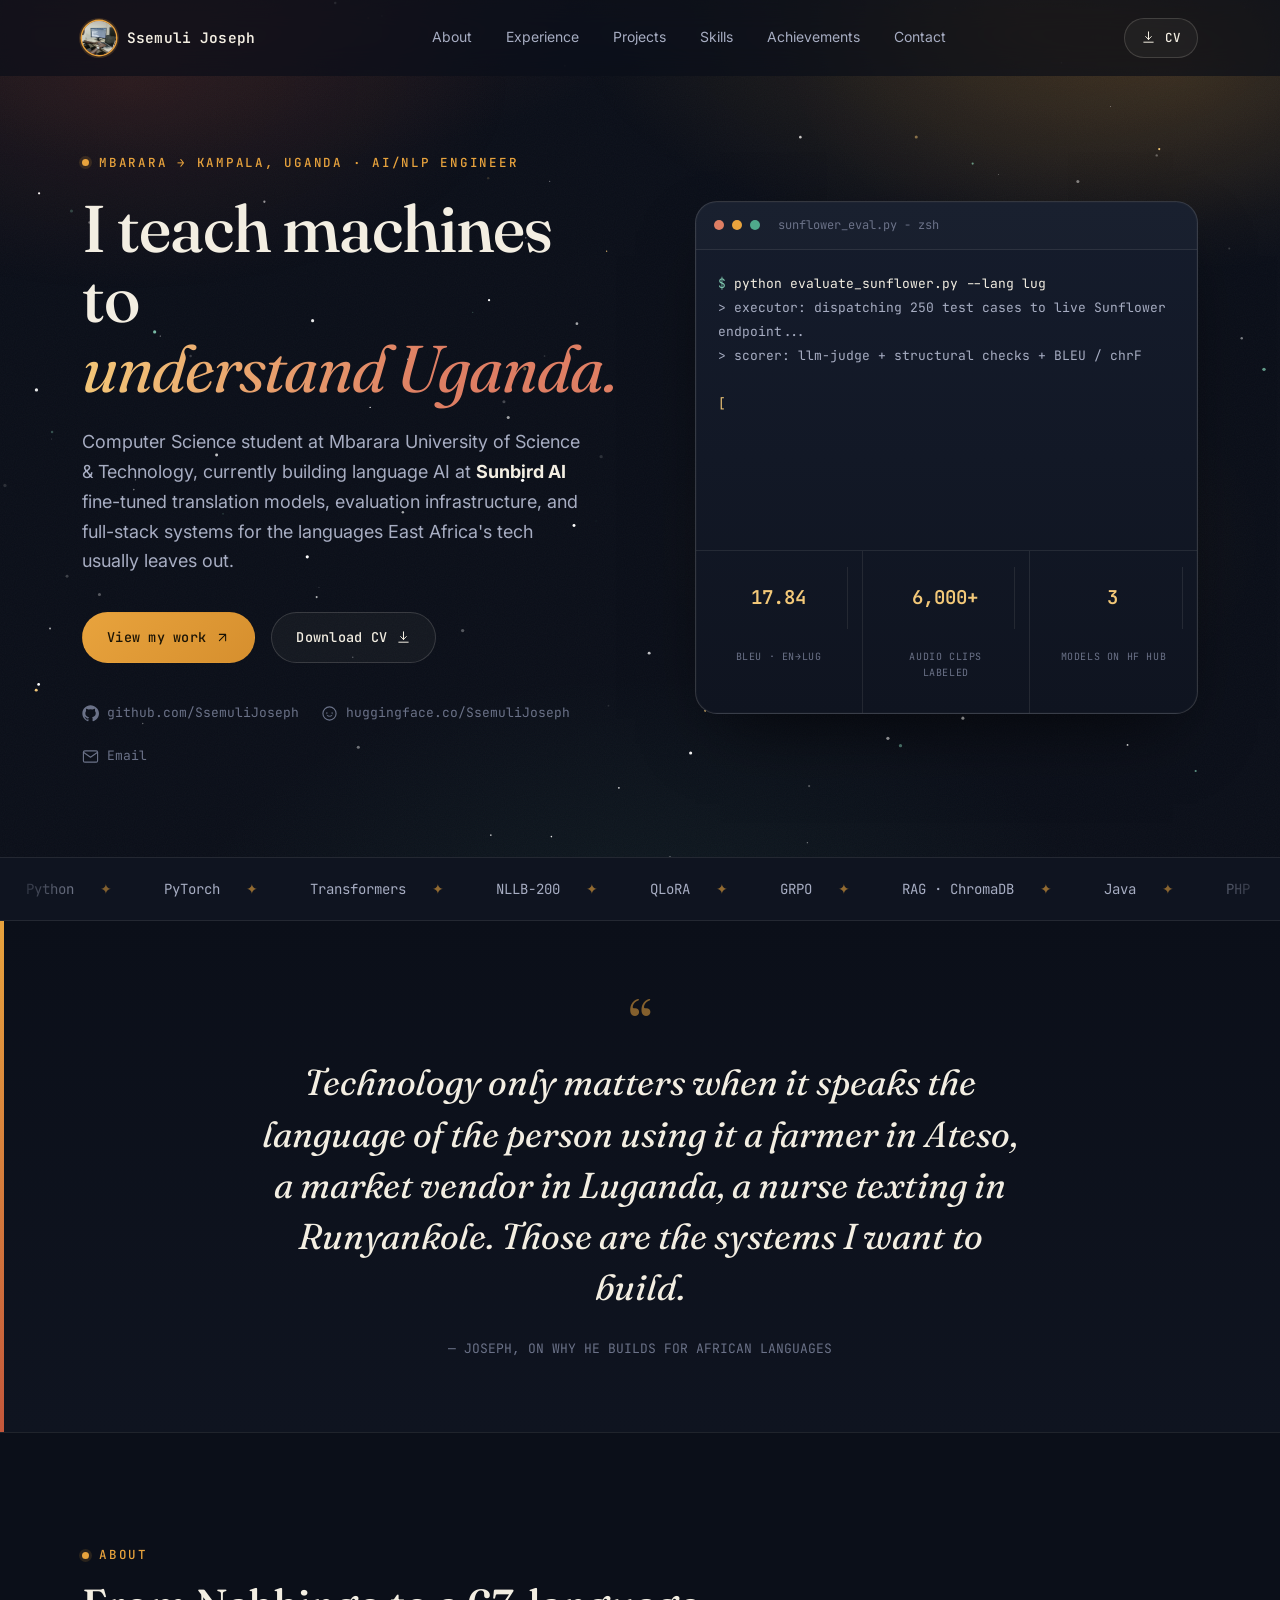
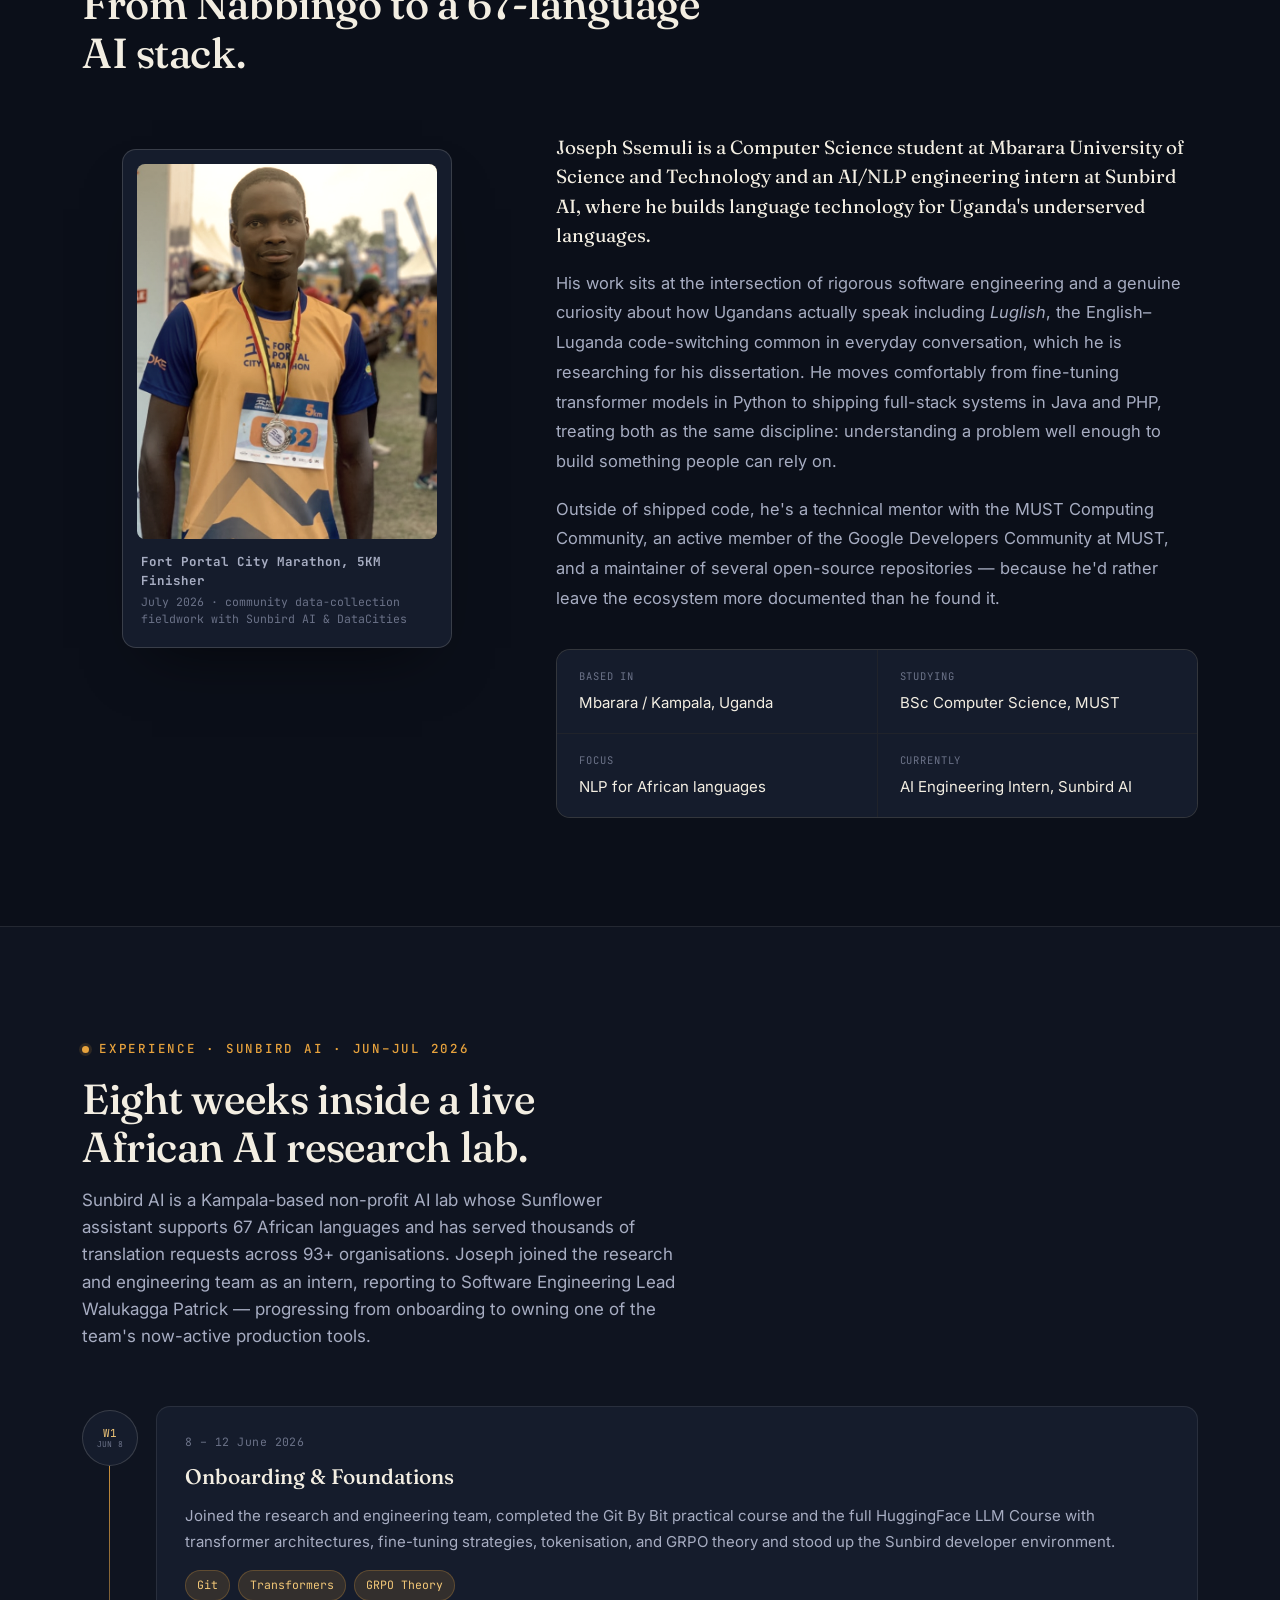
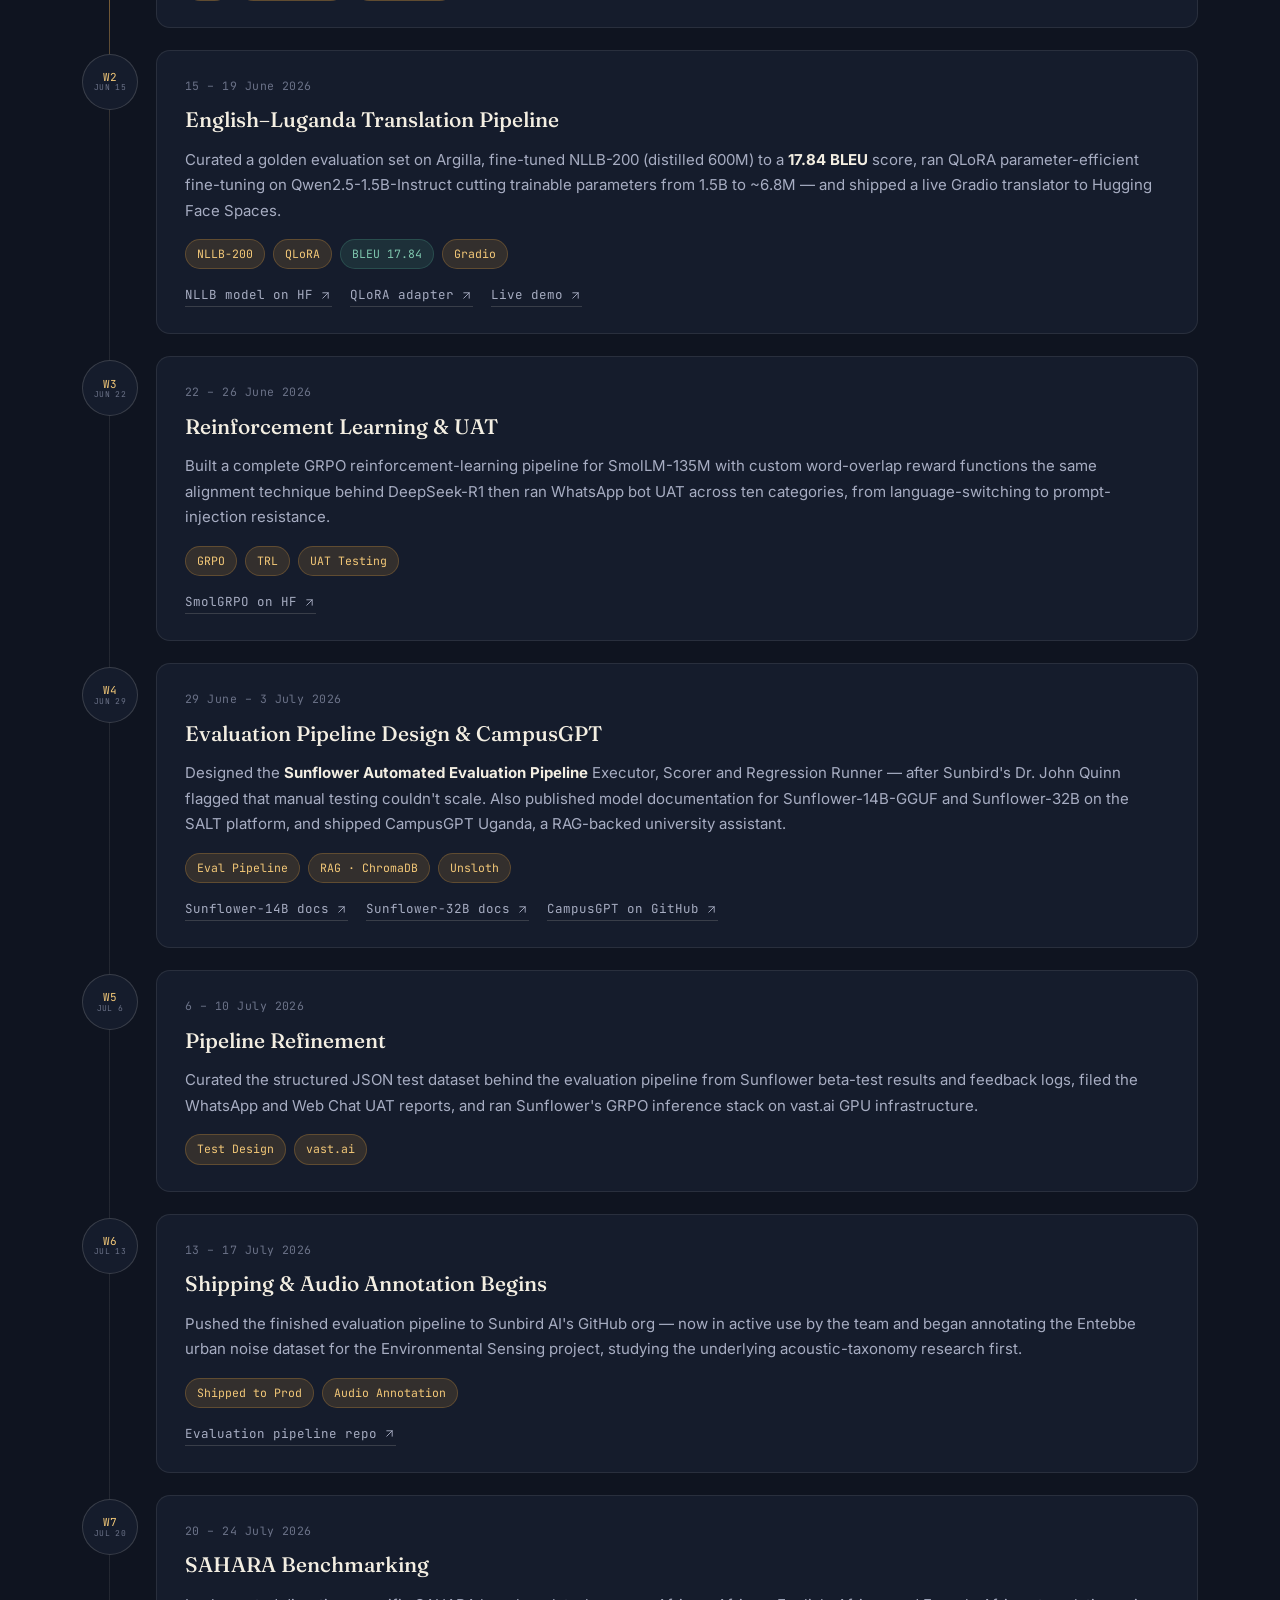
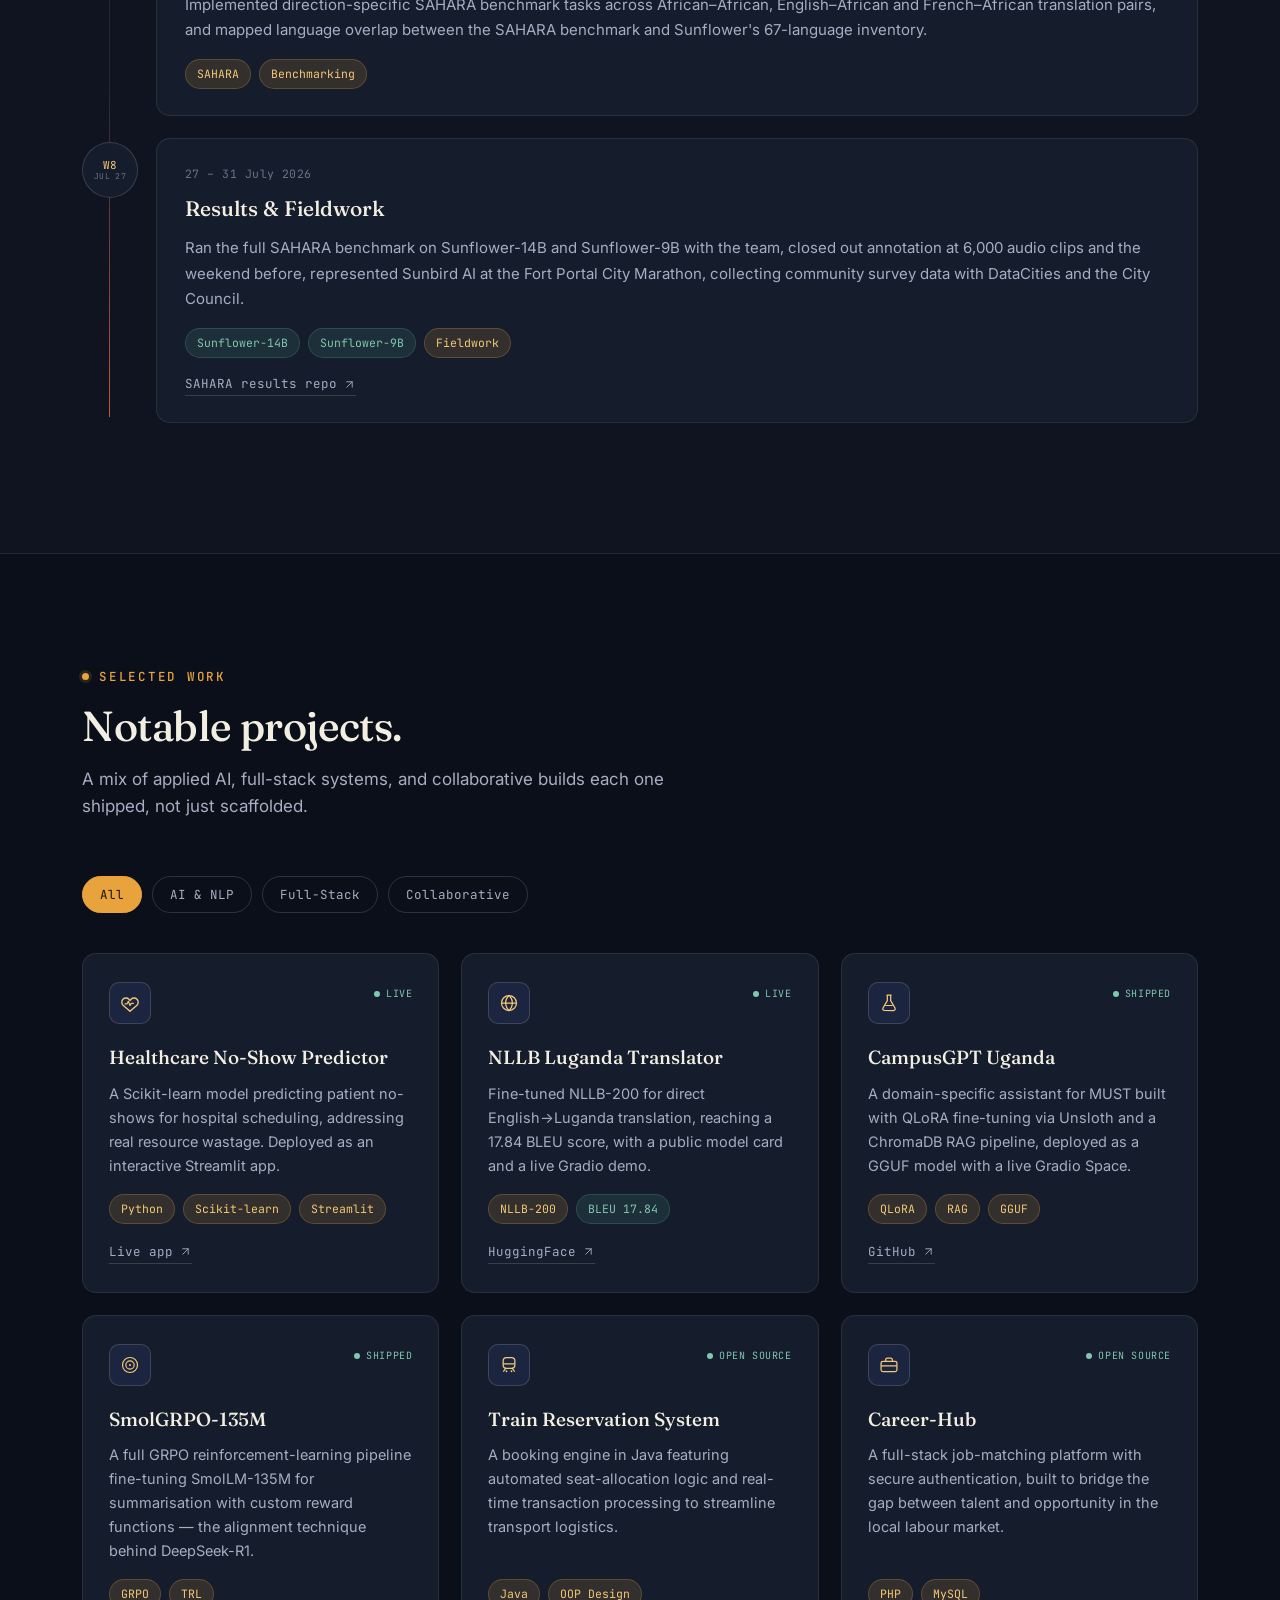
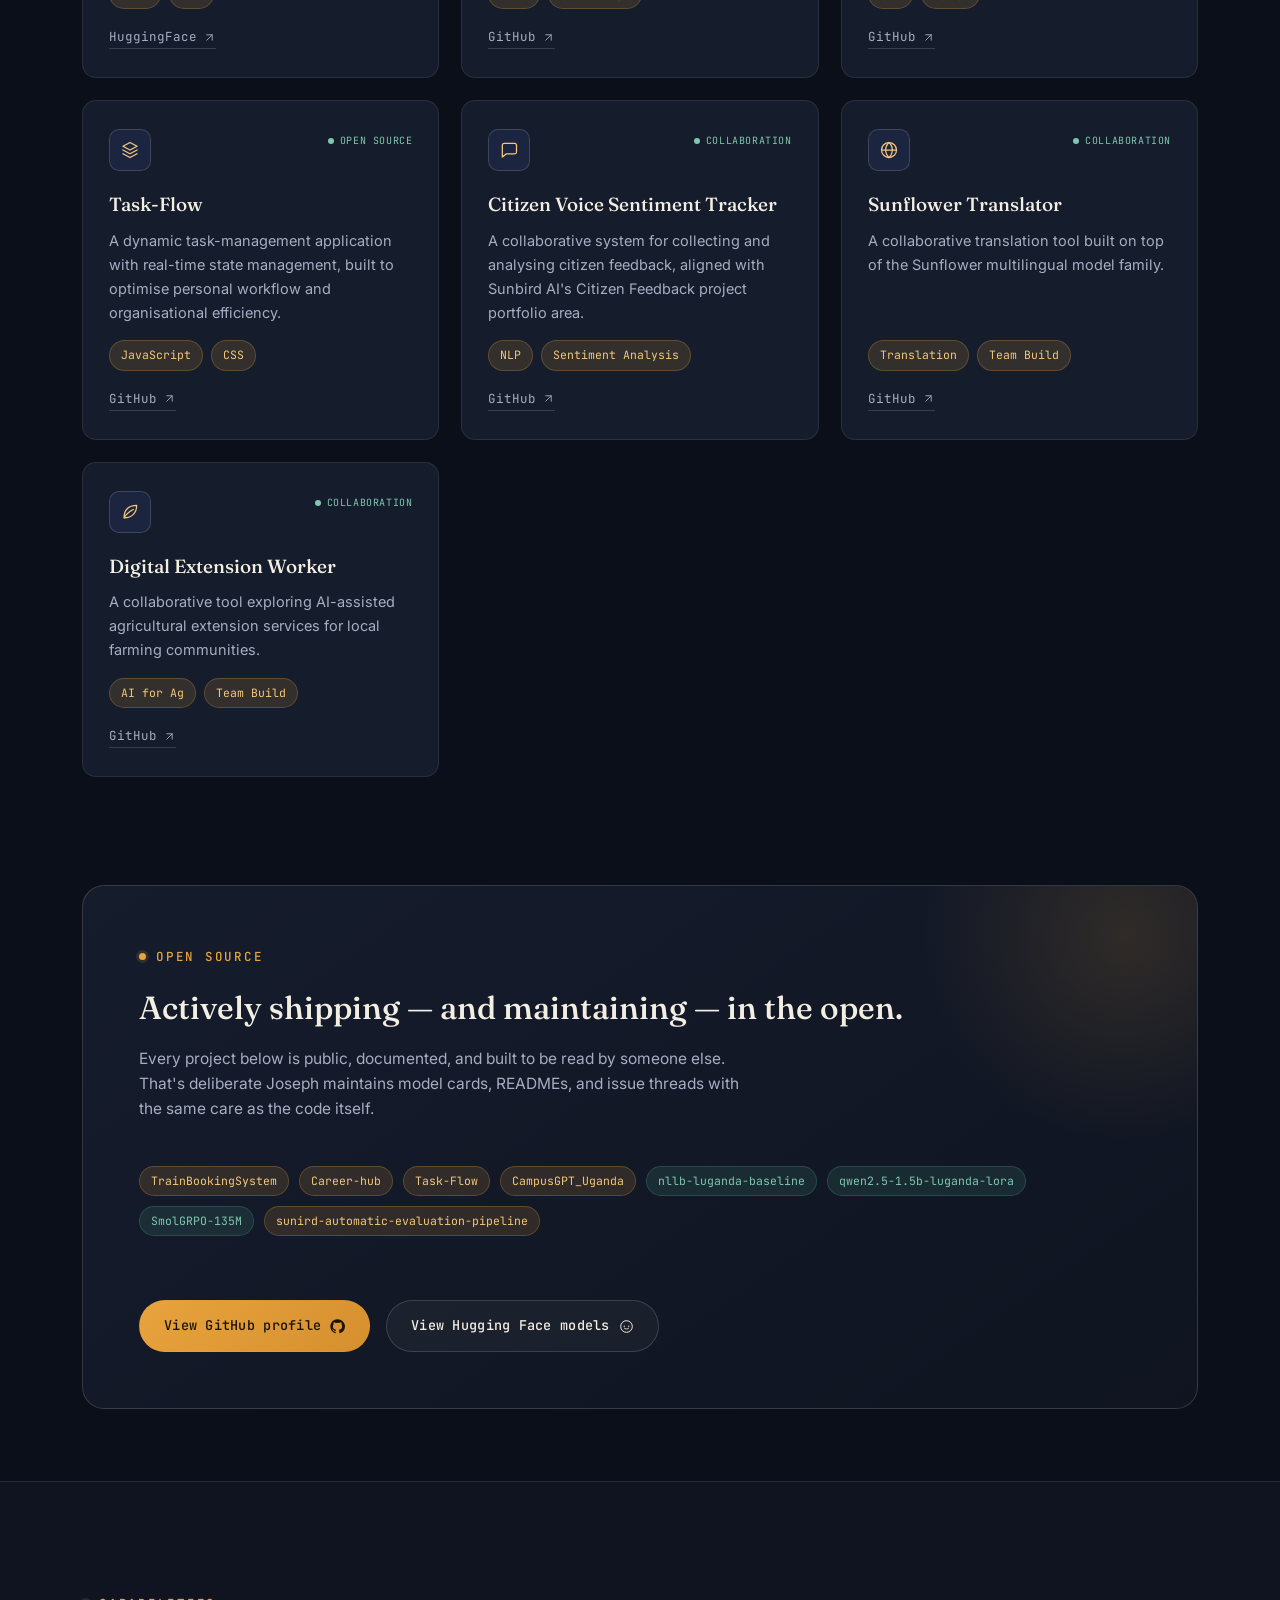
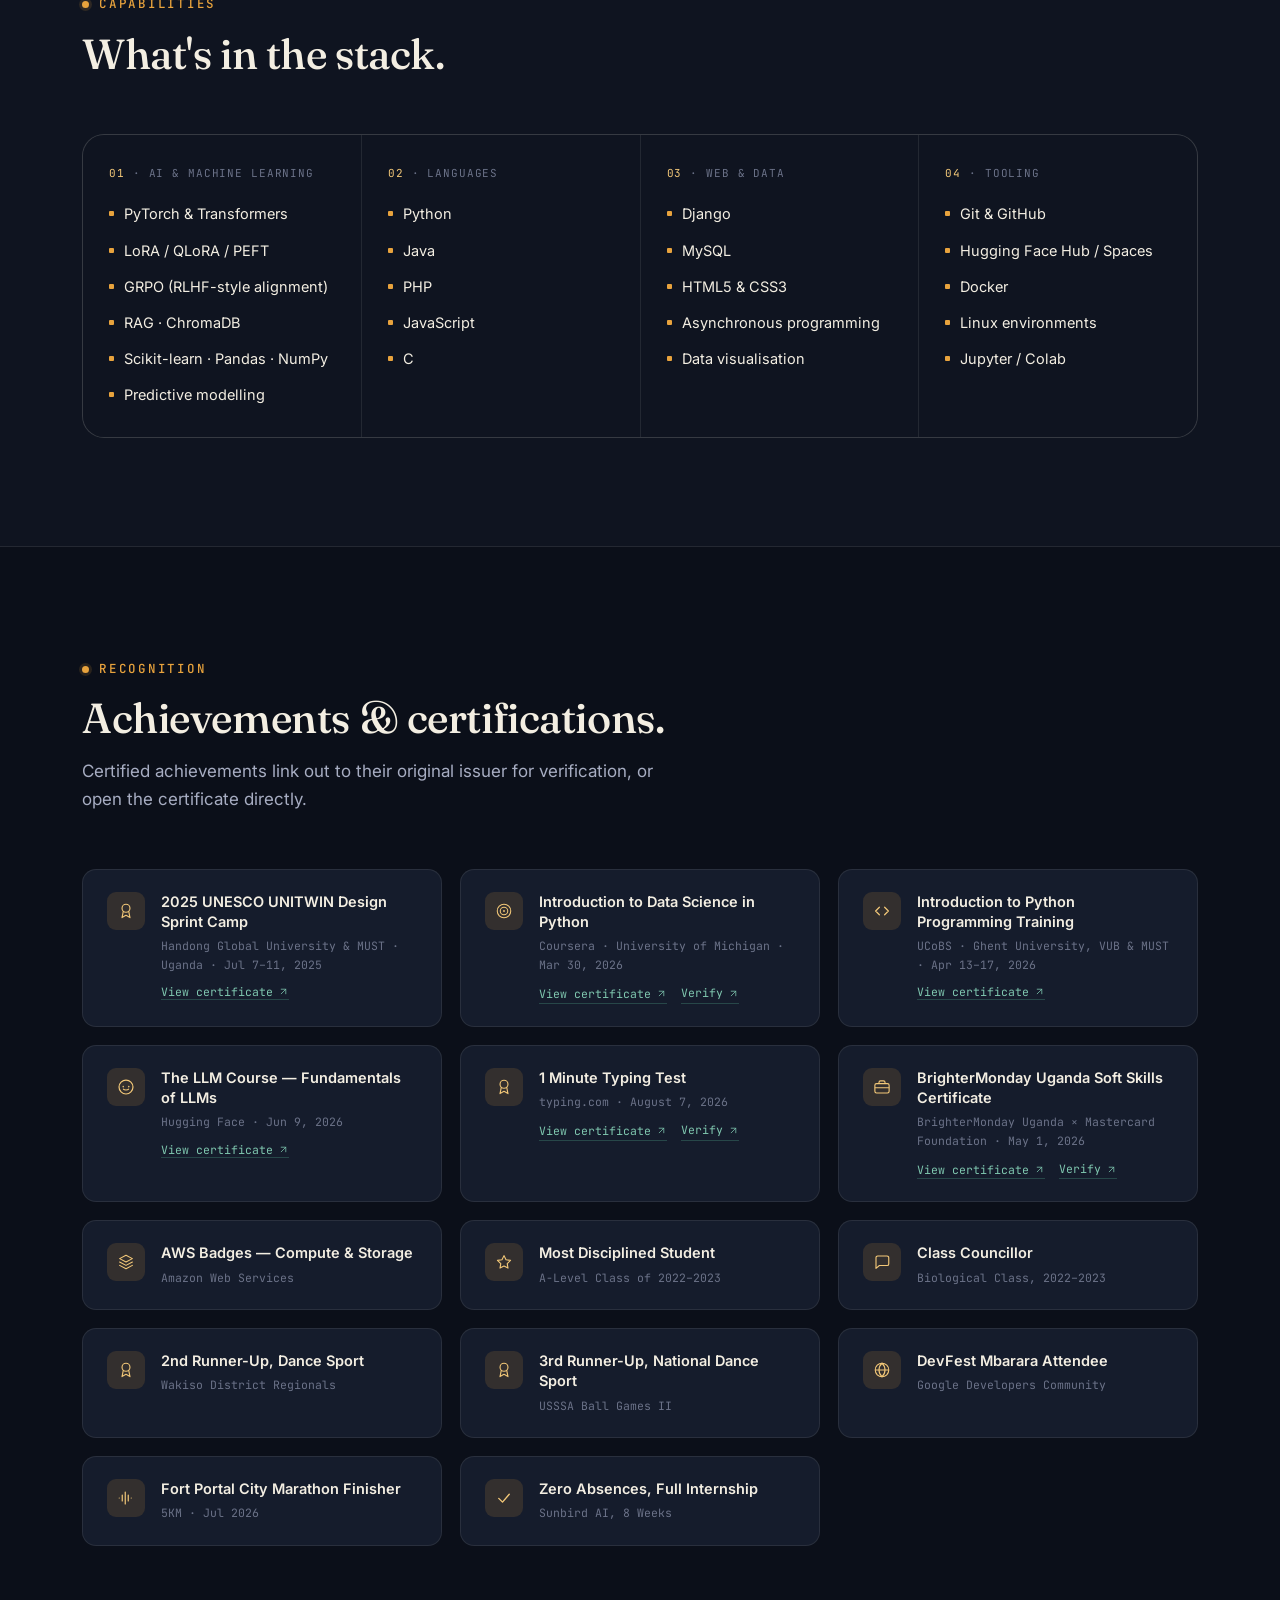
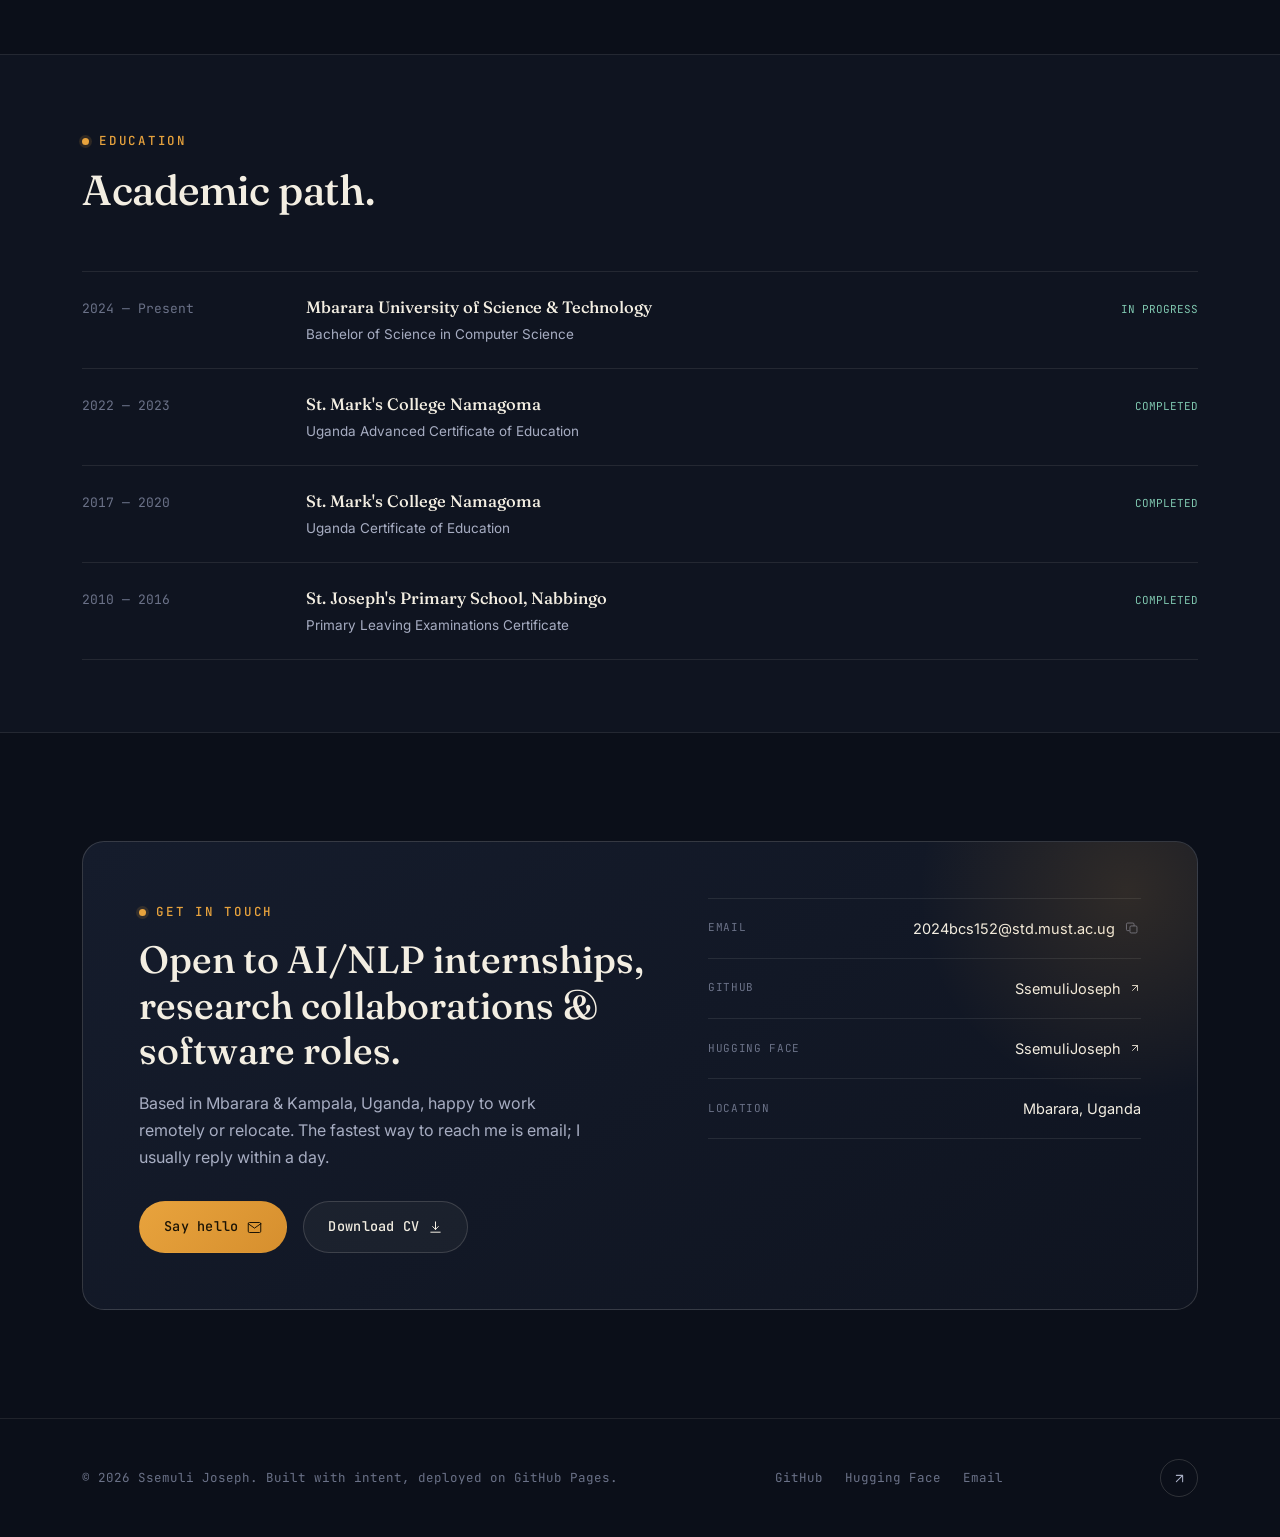
==== commit d5106a85: "Fix typos and improve HTML content clarity" ====
--- a/index.html
+++ b/index.html
@@ -4,7 +4,7 @@
 <meta charset="UTF-8">
 <meta name="viewport" content="width=device-width, initial-scale=1.0">
 <title>Ssemuli Joseph — AI / NLP Engineer &amp; Full-Stack Developer</title>
-<meta name="description" content="Ssemuli Joseph — Computer Science student at MUST and AI/NLP engineering intern at Sunbird AI, building language technology for Ugandan languages. English–Luganda translation models, evaluation pipelines, and full-stack systems.">
+<meta name="description" content="Ssemuli Joseph : Computer Science student at MUST and AI/NLP engineering intern at Sunbird AI, building language technology for Ugandan languages. English–Luganda translation models, evaluation pipelines, and full-stack systems.">
 <meta name="author" content="Ssemuli Joseph">
 
 <!-- Open Graph / social preview -->
@@ -89,7 +89,7 @@
     <div class="hero-copy reveal in">
       <span class="eyebrow">Mbarara → Kampala, Uganda · AI/NLP Engineer</span>
       <h1>I teach machines<br>to <em>understand&nbsp;Uganda.</em></h1>
-      <p class="sub">Computer Science student at Mbarara University of Science &amp; Technology, currently building language AI at <strong style="color:var(--text)">Sunbird AI</strong> — fine-tuned translation models, evaluation infrastructure, and full-stack systems for the languages East Africa's tech usually leaves out.</p>
+      <p class="sub">Computer Science student at Mbarara University of Science &amp; Technology, currently building language AI at <strong style="color:var(--text)">Sunbird AI</strong> fine-tuned translation models, evaluation infrastructure, and full-stack systems for the languages East Africa's tech usually leaves out.</p>
       <div class="hero-actions">
         <a href="#experience" class="btn btn-primary">View my work <svg><use href="#icon-arrow"/></svg></a>
         <a href="assets/Ssemuli_Joseph_CV.pdf" class="btn btn-ghost" download>Download CV <svg><use href="#icon-download"/></svg></a>
@@ -104,7 +104,7 @@
     <div class="console reveal in" id="console" style="transition-delay:.15s">
       <div class="console-bar">
         <span class="dot"></span><span class="dot"></span><span class="dot"></span>
-        <span class="label">sunflower_eval.py — zsh</span>
+        <span class="label">sunflower_eval.py - zsh</span>
       </div>
       <div class="console-body" id="consoleBody"></div>
       <div class="console-metrics">
@@ -127,7 +127,7 @@
 <section class="quote-band tight">
   <div class="quote-inner reveal">
     <div class="quote-mark">&ldquo;</div>
-    <p>Technology only matters when it speaks the language of the person using it — a farmer in Ateso, a market vendor in Luganda, a nurse texting in Runyankole. Those are the systems I want to build.</p>
+    <p>Technology only matters when it speaks the language of the person using it a farmer in Ateso, a market vendor in Luganda, a nurse texting in Runyankole. Those are the systems I want to build.</p>
     <div class="quote-attr">— JOSEPH, ON WHY HE BUILDS FOR AFRICAN LANGUAGES</div>
   </div>
 </section>
@@ -143,11 +143,11 @@
         <div class="frame">
           <img src="assets/joseph-marathon.jpg" alt="Joseph Ssemuli at the Fort Portal City Marathon finish area, wearing a finisher's medal">
         </div>
-        <figcaption><strong>Fort Portal City Marathon — 5KM Finisher</strong>July 2026 · community data-collection fieldwork with Sunbird AI &amp; DataCities</figcaption>
+        <figcaption><strong>Fort Portal City Marathon, 5KM Finisher</strong>July 2026 · community data-collection fieldwork with Sunbird AI &amp; DataCities</figcaption>
       </figure>
       <div class="about-copy reveal" style="transition-delay:.1s">
         <p>Joseph Ssemuli is a Computer Science student at Mbarara University of Science and Technology and an AI/NLP engineering intern at Sunbird AI, where he builds language technology for Uganda's underserved languages.</p>
-        <p>His work sits at the intersection of rigorous software engineering and a genuine curiosity about how Ugandans actually speak — including <em>Luglish</em>, the English–Luganda code-switching common in everyday conversation, which he is researching for his dissertation. He moves comfortably from fine-tuning transformer models in Python to shipping full-stack systems in Java and PHP, treating both as the same discipline: understanding a problem well enough to build something people can rely on.</p>
+        <p>His work sits at the intersection of rigorous software engineering and a genuine curiosity about how Ugandans actually speak including <em>Luglish</em>, the English–Luganda code-switching common in everyday conversation, which he is researching for his dissertation. He moves comfortably from fine-tuning transformer models in Python to shipping full-stack systems in Java and PHP, treating both as the same discipline: understanding a problem well enough to build something people can rely on.</p>
         <p>Outside of shipped code, he's a technical mentor with the MUST Computing Community, an active member of the Google Developers Community at MUST, and a maintainer of several open-source repositories — because he'd rather leave the ecosystem more documented than he found it.</p>
         <div class="facts">
           <div class="fact"><div class="lbl">Based In</div><div class="val">Mbarara / Kampala, Uganda</div></div>
@@ -166,7 +166,7 @@
     <div class="section-head reveal">
       <span class="eyebrow">Experience · Sunbird AI · Jun–Jul 2026</span>
       <h2>Eight weeks inside a live African&nbsp;AI research lab.</h2>
-      <p>Sunbird AI is a Kampala-based non-profit AI lab whose Sunflower assistant supports 67 African languages and has served 658,000+ translation requests across 93+ organisations. Joseph joined the research and engineering team as an intern, reporting to Software Engineering Lead Walukagga Patrick — progressing from onboarding to owning one of the team's now-active production tools.</p>
+      <p>Sunbird AI is a Kampala-based non-profit AI lab whose Sunflower assistant supports 67 African languages and has served thousands of translation requests across 93+ organisations. Joseph joined the research and engineering team as an intern, reporting to Software Engineering Lead Walukagga Patrick — progressing from onboarding to owning one of the team's now-active production tools.</p>
     </div>
 
     <div class="timeline">
@@ -176,7 +176,7 @@
         <div class="tl-card">
           <div class="tl-dates">8 – 12 June 2026</div>
           <h3>Onboarding &amp; Foundations</h3>
-          <p>Joined the research and engineering team, completed the Git By Bit practical course and the full HuggingFace LLM Course — transformer architectures, fine-tuning strategies, tokenisation, and GRPO theory — and stood up the Sunbird developer environment.</p>
+          <p>Joined the research and engineering team, completed the Git By Bit practical course and the full HuggingFace LLM Course with transformer architectures, fine-tuning strategies, tokenisation, and GRPO theory and stood up the Sunbird developer environment.</p>
           <div class="tl-tags"><span class="tag">Git</span><span class="tag">Transformers</span><span class="tag">GRPO Theory</span></div>
         </div>
       </div>
@@ -186,7 +186,7 @@
         <div class="tl-card">
           <div class="tl-dates">15 – 19 June 2026</div>
           <h3>English–Luganda Translation Pipeline</h3>
-          <p>Curated a golden evaluation set on Argilla, fine-tuned NLLB-200 (distilled 600M) to a <strong style="color:var(--text)">17.84 BLEU</strong> score, ran QLoRA parameter-efficient fine-tuning on Qwen2.5-1.5B-Instruct — cutting trainable parameters from 1.5B to ~6.8M — and shipped a live Gradio translator to Hugging Face Spaces.</p>
+          <p>Curated a golden evaluation set on Argilla, fine-tuned NLLB-200 (distilled 600M) to a <strong style="color:var(--text)">17.84 BLEU</strong> score, ran QLoRA parameter-efficient fine-tuning on Qwen2.5-1.5B-Instruct cutting trainable parameters from 1.5B to ~6.8M — and shipped a live Gradio translator to Hugging Face Spaces.</p>
           <div class="tl-tags"><span class="tag">NLLB-200</span><span class="tag">QLoRA</span><span class="tag teal">BLEU 17.84</span><span class="tag">Gradio</span></div>
           <div class="tl-links">
             <a href="https://huggingface.co/SsemuliJoseph/nllb-luganda-baseline" target="_blank" rel="noopener">NLLB model on HF <svg><use href="#icon-arrow"/></svg></a>
@@ -201,7 +201,7 @@
         <div class="tl-card">
           <div class="tl-dates">22 – 26 June 2026</div>
           <h3>Reinforcement Learning &amp; UAT</h3>
-          <p>Built a complete GRPO reinforcement-learning pipeline for SmolLM-135M with custom word-overlap reward functions — the same alignment technique behind DeepSeek-R1 — then ran WhatsApp bot UAT across ten categories, from language-switching to prompt-injection resistance.</p>
+          <p>Built a complete GRPO reinforcement-learning pipeline for SmolLM-135M with custom word-overlap reward functions the same alignment technique behind DeepSeek-R1  then ran WhatsApp bot UAT across ten categories, from language-switching to prompt-injection resistance.</p>
           <div class="tl-tags"><span class="tag">GRPO</span><span class="tag">TRL</span><span class="tag">UAT Testing</span></div>
           <div class="tl-links">
             <a href="https://huggingface.co/SsemuliJoseph/SmolGRPO-135M" target="_blank" rel="noopener">SmolGRPO on HF <svg><use href="#icon-arrow"/></svg></a>
@@ -214,7 +214,7 @@
         <div class="tl-card">
           <div class="tl-dates">29 June – 3 July 2026</div>
           <h3>Evaluation Pipeline Design &amp; CampusGPT</h3>
-          <p>Designed the <strong style="color:var(--text)">Sunflower Automated Evaluation Pipeline</strong> — Executor, Scorer and Regression Runner — after Sunbird's Dr. John Quinn flagged that manual testing couldn't scale. Also published model documentation for Sunflower-14B-GGUF and Sunflower-32B on the SALT platform, and shipped CampusGPT Uganda, a RAG-backed university assistant.</p>
+          <p>Designed the <strong style="color:var(--text)">Sunflower Automated Evaluation Pipeline</strong> Executor, Scorer and Regression Runner — after Sunbird's Dr. John Quinn flagged that manual testing couldn't scale. Also published model documentation for Sunflower-14B-GGUF and Sunflower-32B on the SALT platform, and shipped CampusGPT Uganda, a RAG-backed university assistant.</p>
           <div class="tl-tags"><span class="tag">Eval Pipeline</span><span class="tag">RAG · ChromaDB</span><span class="tag">Unsloth</span></div>
           <div class="tl-links">
             <a href="https://salt.sunbird.ai/models/sunflower-14b-gguf/" target="_blank" rel="noopener">Sunflower-14B docs <svg><use href="#icon-arrow"/></svg></a>
@@ -239,7 +239,7 @@
         <div class="tl-card">
           <div class="tl-dates">13 – 17 July 2026</div>
           <h3>Shipping &amp; Audio Annotation Begins</h3>
-          <p>Pushed the finished evaluation pipeline to Sunbird AI's GitHub org — now in active use by the team — and began annotating the Entebbe urban noise dataset for the Environmental Sensing project, studying the underlying acoustic-taxonomy research first.</p>
+          <p>Pushed the finished evaluation pipeline to Sunbird AI's GitHub org — now in active use by the team and began annotating the Entebbe urban noise dataset for the Environmental Sensing project, studying the underlying acoustic-taxonomy research first.</p>
           <div class="tl-tags"><span class="tag">Shipped to Prod</span><span class="tag">Audio Annotation</span></div>
           <div class="tl-links">
             <a href="https://github.com/SunbirdAI/sunird-automatic-evaluation-pipeline" target="_blank" rel="noopener">Evaluation pipeline repo <svg><use href="#icon-arrow"/></svg></a>
@@ -262,7 +262,7 @@
         <div class="tl-card">
           <div class="tl-dates">27 – 31 July 2026</div>
           <h3>Results &amp; Fieldwork</h3>
-          <p>Ran the full SAHARA benchmark on Sunflower-14B and Sunflower-9B with the team, closed out annotation at 6,000 audio clips — and the weekend before, represented Sunbird AI at the Fort Portal City Marathon, collecting community survey data with DataCities and the City Council.</p>
+          <p>Ran the full SAHARA benchmark on Sunflower-14B and Sunflower-9B with the team, closed out annotation at 6,000 audio clips and the weekend before, represented Sunbird AI at the Fort Portal City Marathon, collecting community survey data with DataCities and the City Council.</p>
           <div class="tl-tags"><span class="tag teal">Sunflower-14B</span><span class="tag teal">Sunflower-9B</span><span class="tag">Fieldwork</span></div>
           <div class="tl-links">
             <a href="https://github.com/SunbirdAI/sahara/tree/ft-sunflower-bench" target="_blank" rel="noopener">SAHARA results repo <svg><use href="#icon-arrow"/></svg></a>
@@ -280,7 +280,7 @@
     <div class="section-head reveal">
       <span class="eyebrow">Selected Work</span>
       <h2>Notable projects.</h2>
-      <p>A mix of applied AI, full-stack systems, and collaborative builds — each one shipped, not just scaffolded.</p>
+      <p>A mix of applied AI, full-stack systems, and collaborative builds each one shipped, not just scaffolded.</p>
     </div>
 
     <div class="project-filter reveal">
@@ -383,7 +383,7 @@
       <div>
         <span class="eyebrow">Open Source</span>
         <h2 style="margin-top:14px; font-family:var(--f-display); font-weight:500; font-size:clamp(24px,3vw,32px);">Actively shipping — and maintaining — in the open.</h2>
-        <p style="margin-top:14px; color:var(--text-muted); font-size:15.5px; max-width:60ch;">Every project below is public, documented, and built to be read by someone else. That's deliberate — Joseph maintains model cards, READMEs, and issue threads with the same care as the code itself.</p>
+        <p style="margin-top:14px; color:var(--text-muted); font-size:15.5px; max-width:60ch;">Every project below is public, documented, and built to be read by someone else. That's deliberate  Joseph maintains model cards, READMEs, and issue threads with the same care as the code itself.</p>
       </div>
       <div class="tl-tags" style="gap:10px;">
         <span class="tag">TrainBookingSystem</span>
@@ -518,7 +518,7 @@
       <div class="contact-left">
         <span class="eyebrow">Get In Touch</span>
         <h2 style="margin-top:14px;">Open to AI/NLP internships, research collaborations &amp; software roles.</h2>
-        <p>Based in Mbarara &amp; Kampala, Uganda — happy to work remotely or relocate. The fastest way to reach me is email; I usually reply within a day.</p>
+        <p>Based in Mbarara &amp; Kampala, Uganda, happy to work remotely or relocate. The fastest way to reach me is email; I usually reply within a day.</p>
         <div class="hero-actions">
           <a href="mailto:2024bcs152@std.must.ac.ug" class="btn btn-primary">Say hello <svg><use href="#icon-mail"/></svg></a>
           <a href="assets/Ssemuli_Joseph_CV.pdf" class="btn btn-ghost" download>Download CV <svg><use href="#icon-download"/></svg></a>
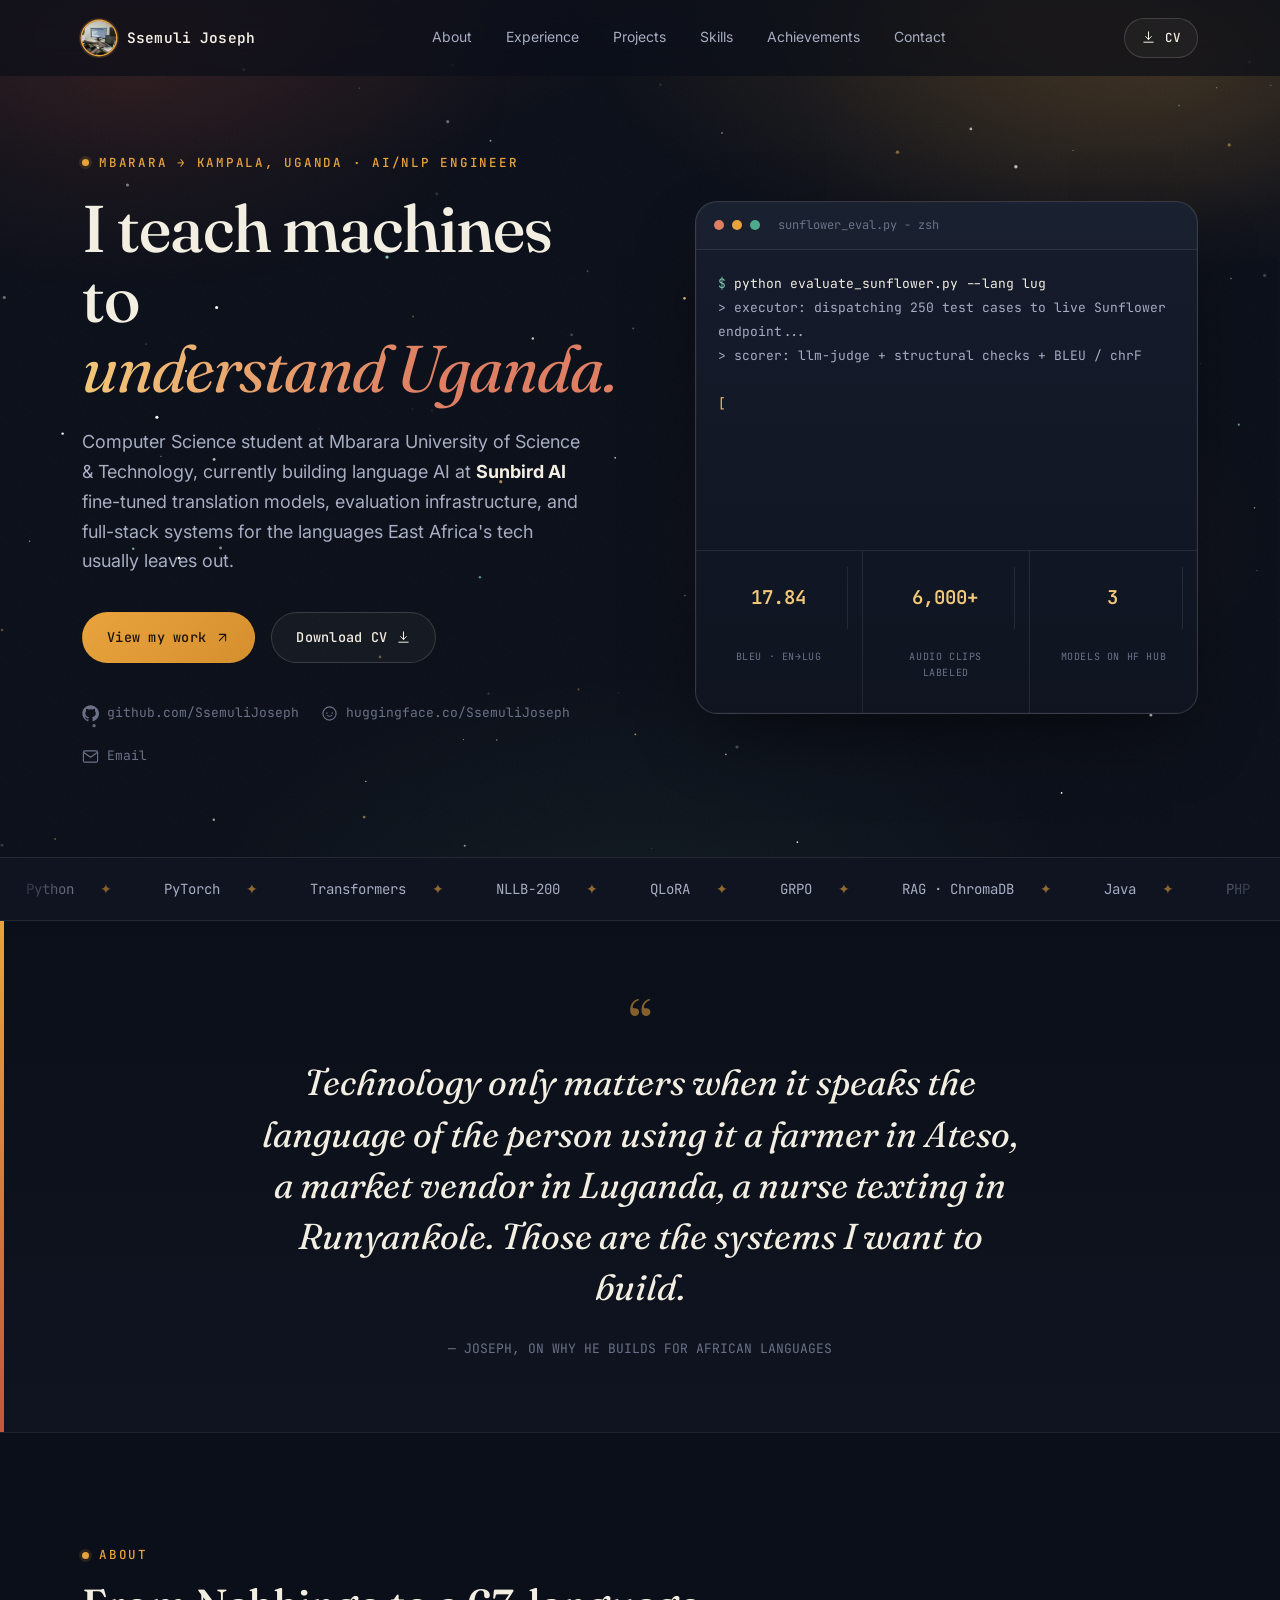
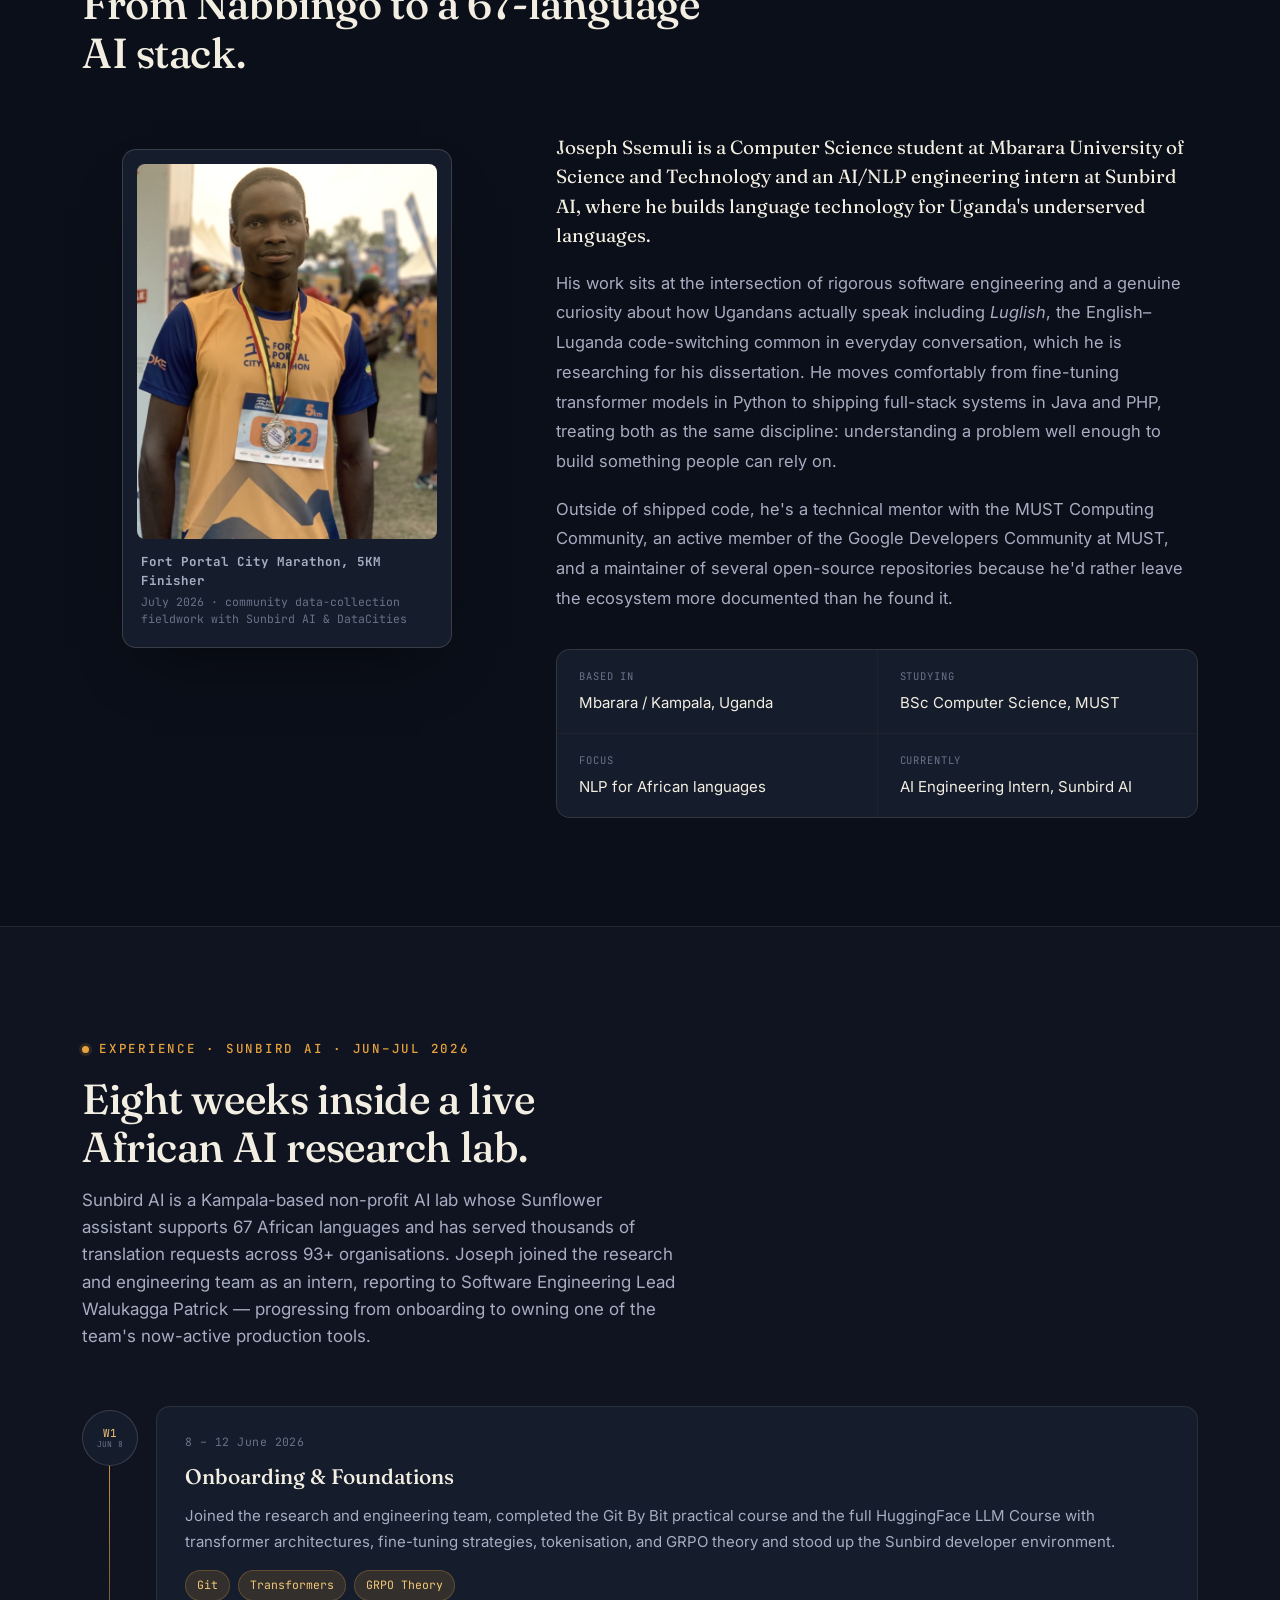
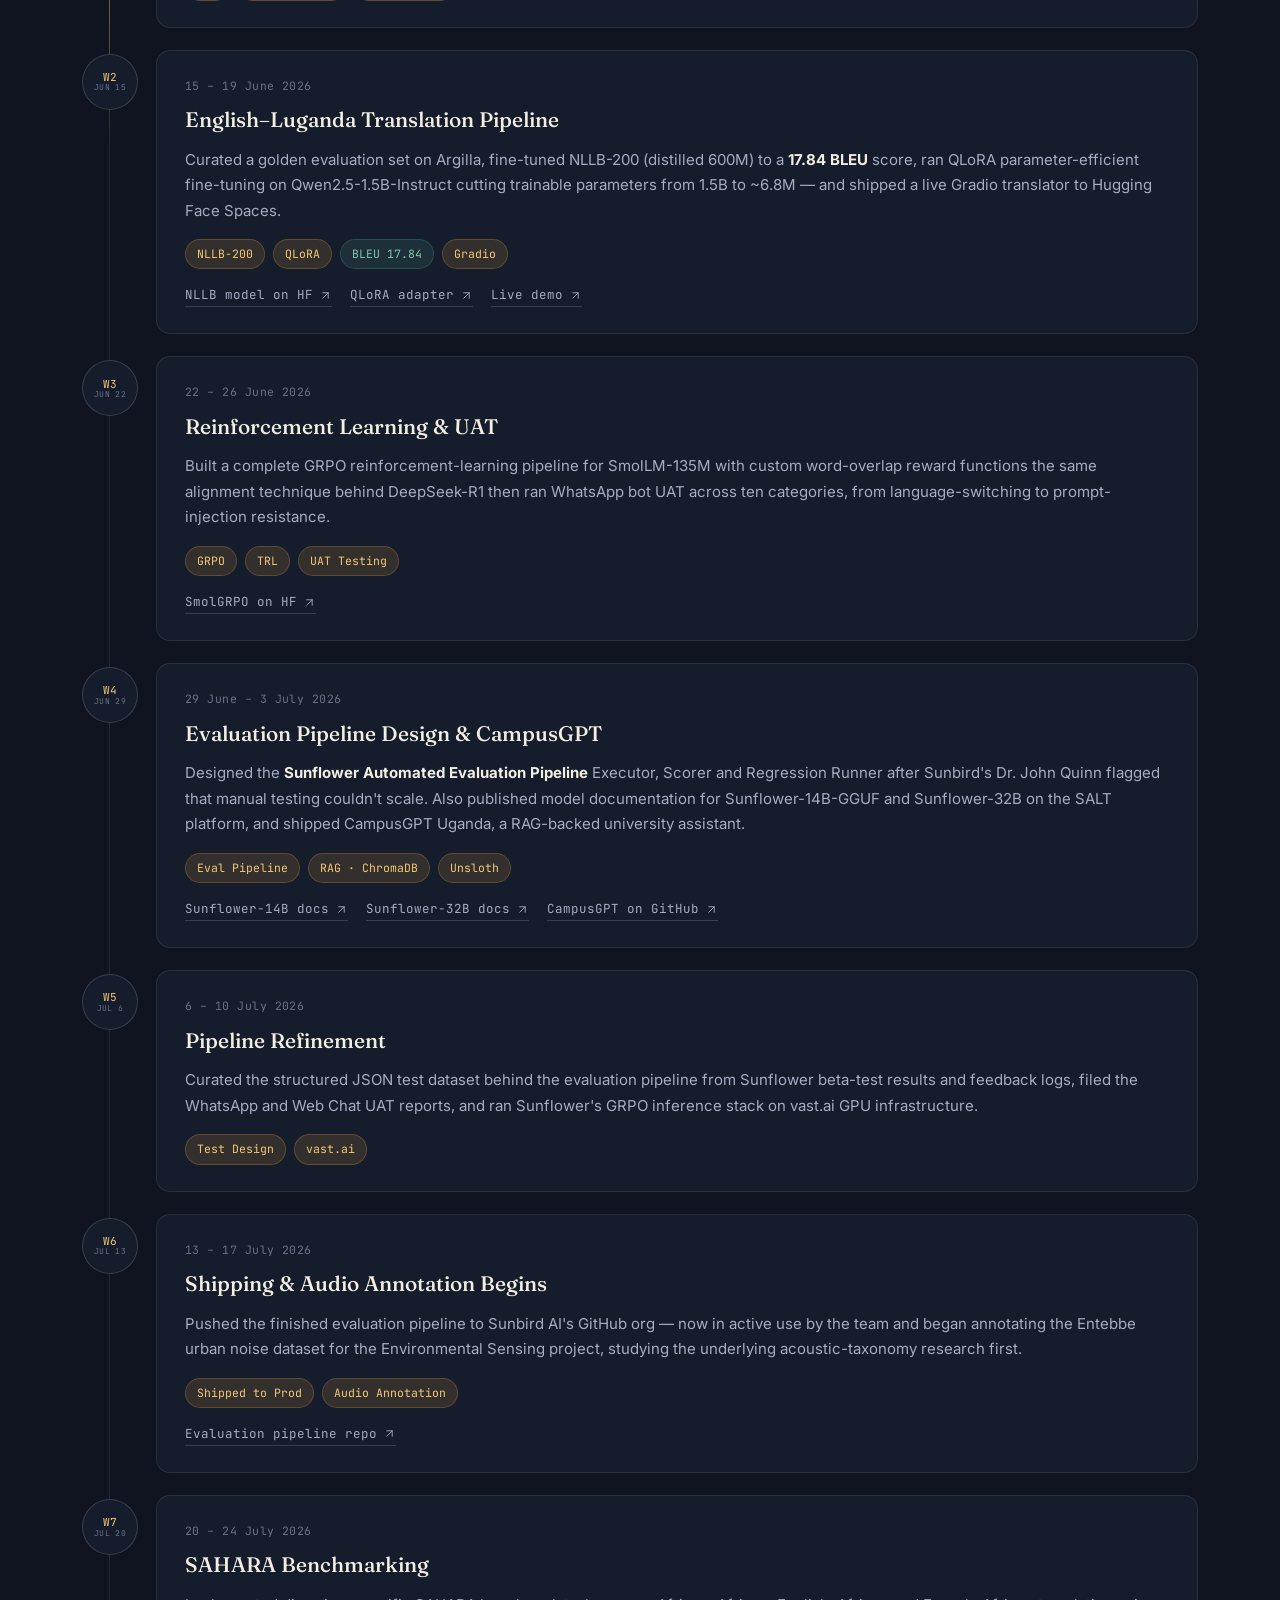
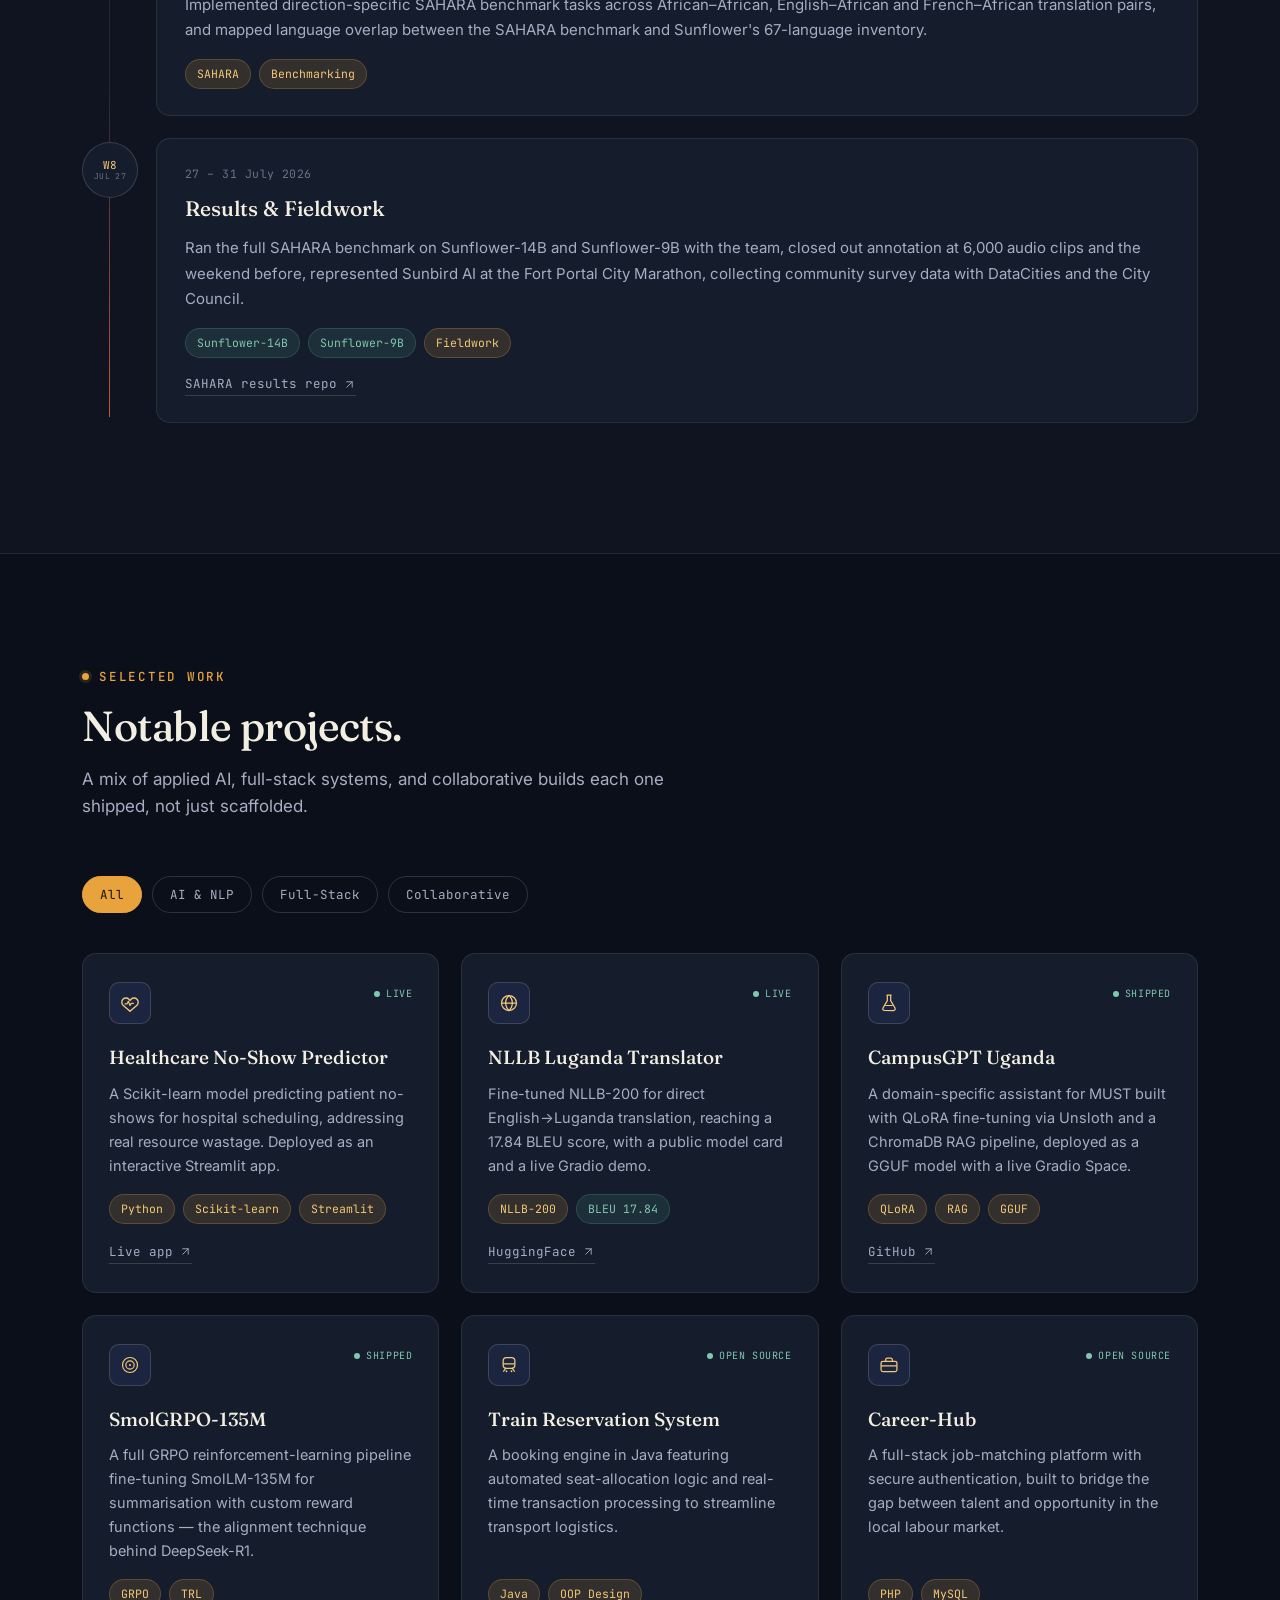
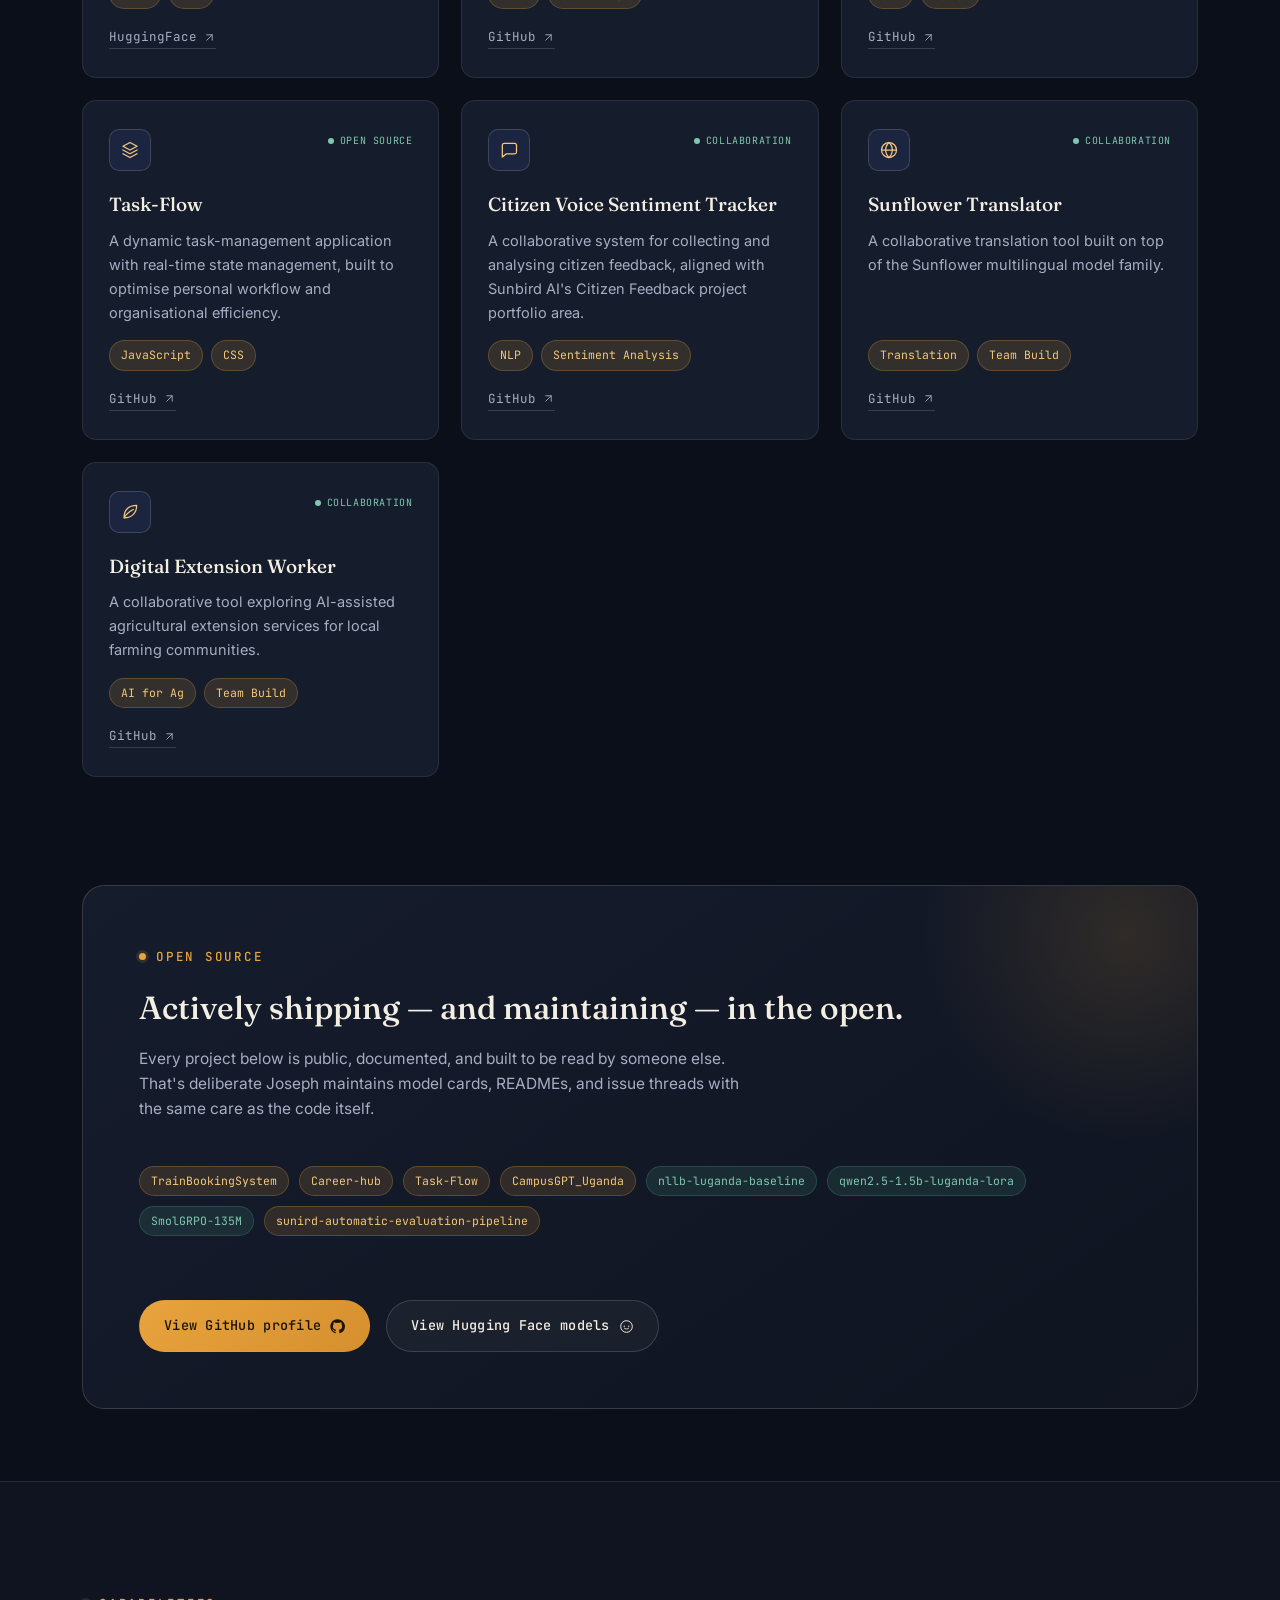
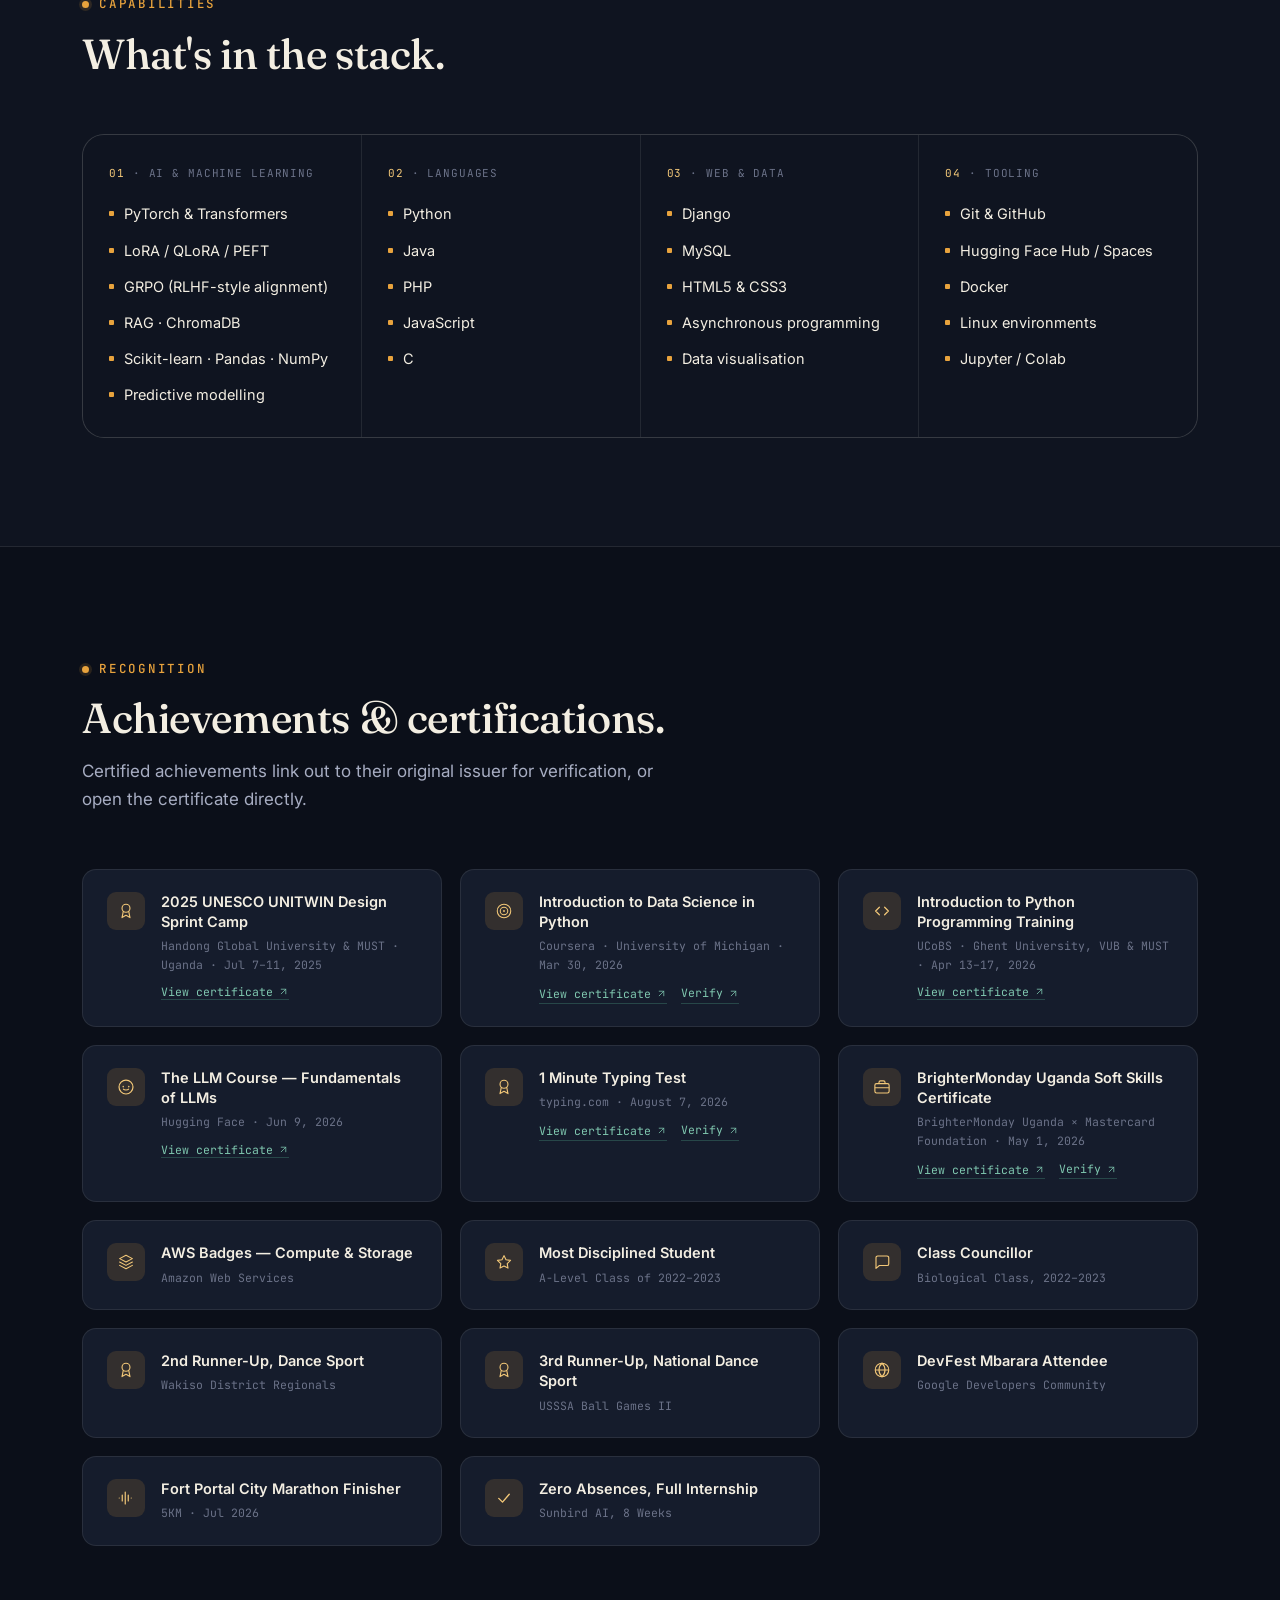
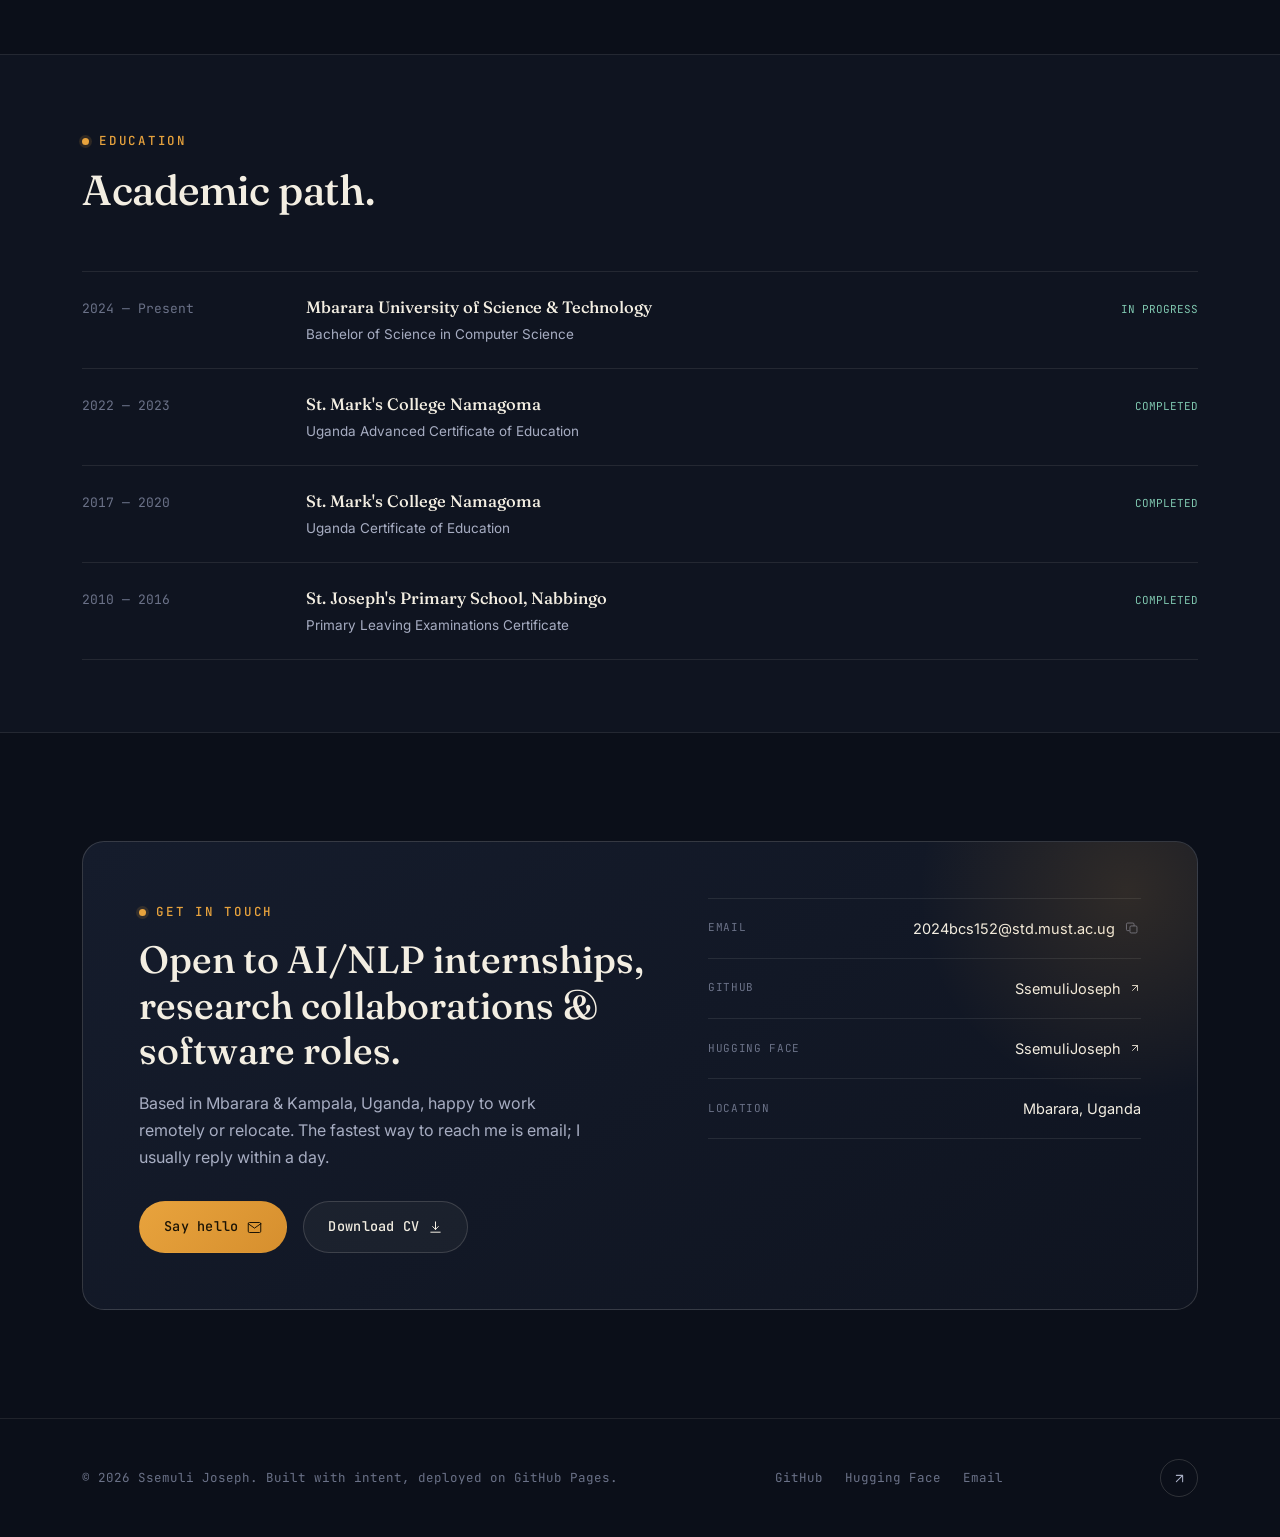
==== commit 803ed2e5: "Fix HTML title and remove unnecessary ampersands" ====
--- a/index.html
+++ b/index.html
@@ -3,7 +3,7 @@
 <head>
 <meta charset="UTF-8">
 <meta name="viewport" content="width=device-width, initial-scale=1.0">
-<title>Ssemuli Joseph — AI / NLP Engineer &amp; Full-Stack Developer</title>
+<title>Ssemuli Joseph  AI / NLP Engineer &amp; Full-Stack Developer</title>
 <meta name="description" content="Ssemuli Joseph : Computer Science student at MUST and AI/NLP engineering intern at Sunbird AI, building language technology for Ugandan languages. English–Luganda translation models, evaluation pipelines, and full-stack systems.">
 <meta name="author" content="Ssemuli Joseph">
 
@@ -148,7 +148,7 @@
       <div class="about-copy reveal" style="transition-delay:.1s">
         <p>Joseph Ssemuli is a Computer Science student at Mbarara University of Science and Technology and an AI/NLP engineering intern at Sunbird AI, where he builds language technology for Uganda's underserved languages.</p>
         <p>His work sits at the intersection of rigorous software engineering and a genuine curiosity about how Ugandans actually speak including <em>Luglish</em>, the English–Luganda code-switching common in everyday conversation, which he is researching for his dissertation. He moves comfortably from fine-tuning transformer models in Python to shipping full-stack systems in Java and PHP, treating both as the same discipline: understanding a problem well enough to build something people can rely on.</p>
-        <p>Outside of shipped code, he's a technical mentor with the MUST Computing Community, an active member of the Google Developers Community at MUST, and a maintainer of several open-source repositories — because he'd rather leave the ecosystem more documented than he found it.</p>
+        <p>Outside of shipped code, he's a technical mentor with the MUST Computing Community, an active member of the Google Developers Community at MUST, and a maintainer of several open-source repositories because he'd rather leave the ecosystem more documented than he found it.</p>
         <div class="facts">
           <div class="fact"><div class="lbl">Based In</div><div class="val">Mbarara / Kampala, Uganda</div></div>
           <div class="fact"><div class="lbl">Studying</div><div class="val">BSc Computer Science, MUST</div></div>
@@ -214,7 +214,7 @@
         <div class="tl-card">
           <div class="tl-dates">29 June – 3 July 2026</div>
           <h3>Evaluation Pipeline Design &amp; CampusGPT</h3>
-          <p>Designed the <strong style="color:var(--text)">Sunflower Automated Evaluation Pipeline</strong> Executor, Scorer and Regression Runner — after Sunbird's Dr. John Quinn flagged that manual testing couldn't scale. Also published model documentation for Sunflower-14B-GGUF and Sunflower-32B on the SALT platform, and shipped CampusGPT Uganda, a RAG-backed university assistant.</p>
+          <p>Designed the <strong style="color:var(--text)">Sunflower Automated Evaluation Pipeline</strong> Executor, Scorer and Regression Runner after Sunbird's Dr. John Quinn flagged that manual testing couldn't scale. Also published model documentation for Sunflower-14B-GGUF and Sunflower-32B on the SALT platform, and shipped CampusGPT Uganda, a RAG-backed university assistant.</p>
           <div class="tl-tags"><span class="tag">Eval Pipeline</span><span class="tag">RAG · ChromaDB</span><span class="tag">Unsloth</span></div>
           <div class="tl-links">
             <a href="https://salt.sunbird.ai/models/sunflower-14b-gguf/" target="_blank" rel="noopener">Sunflower-14B docs <svg><use href="#icon-arrow"/></svg></a>
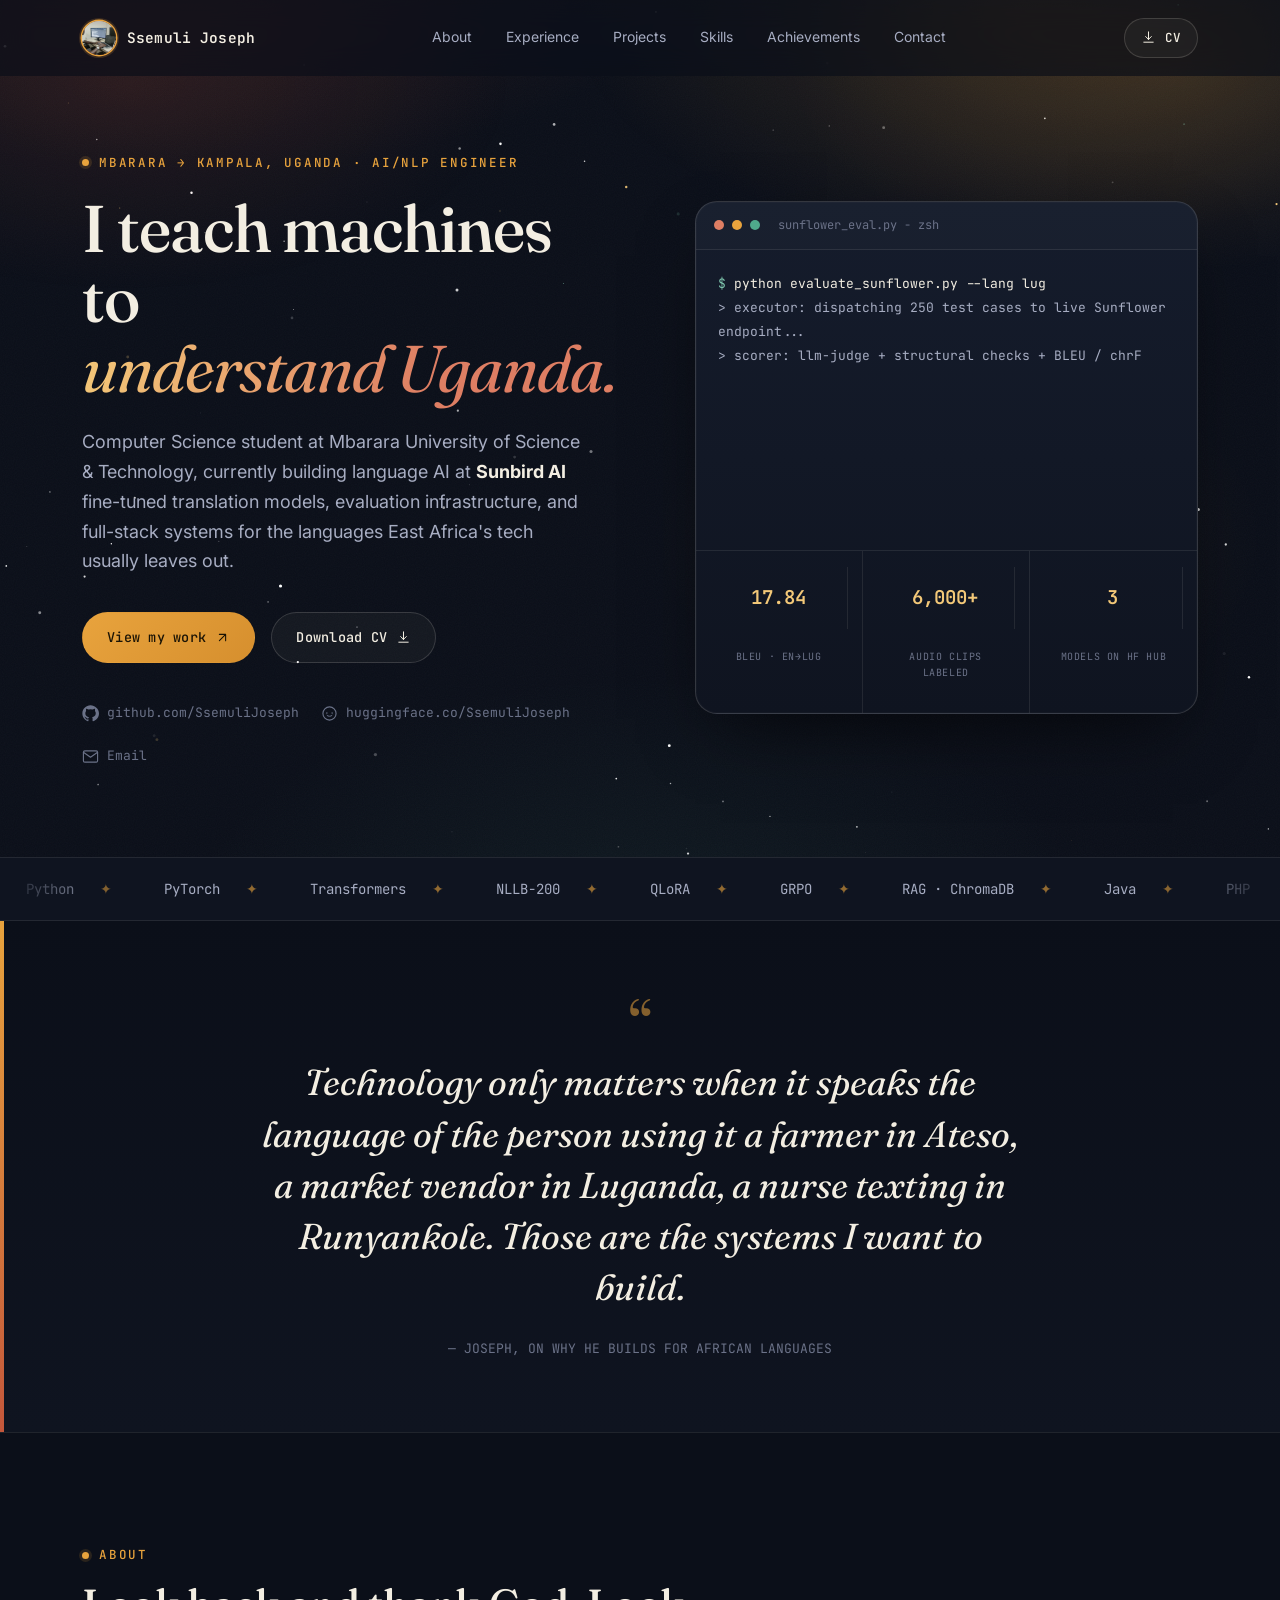
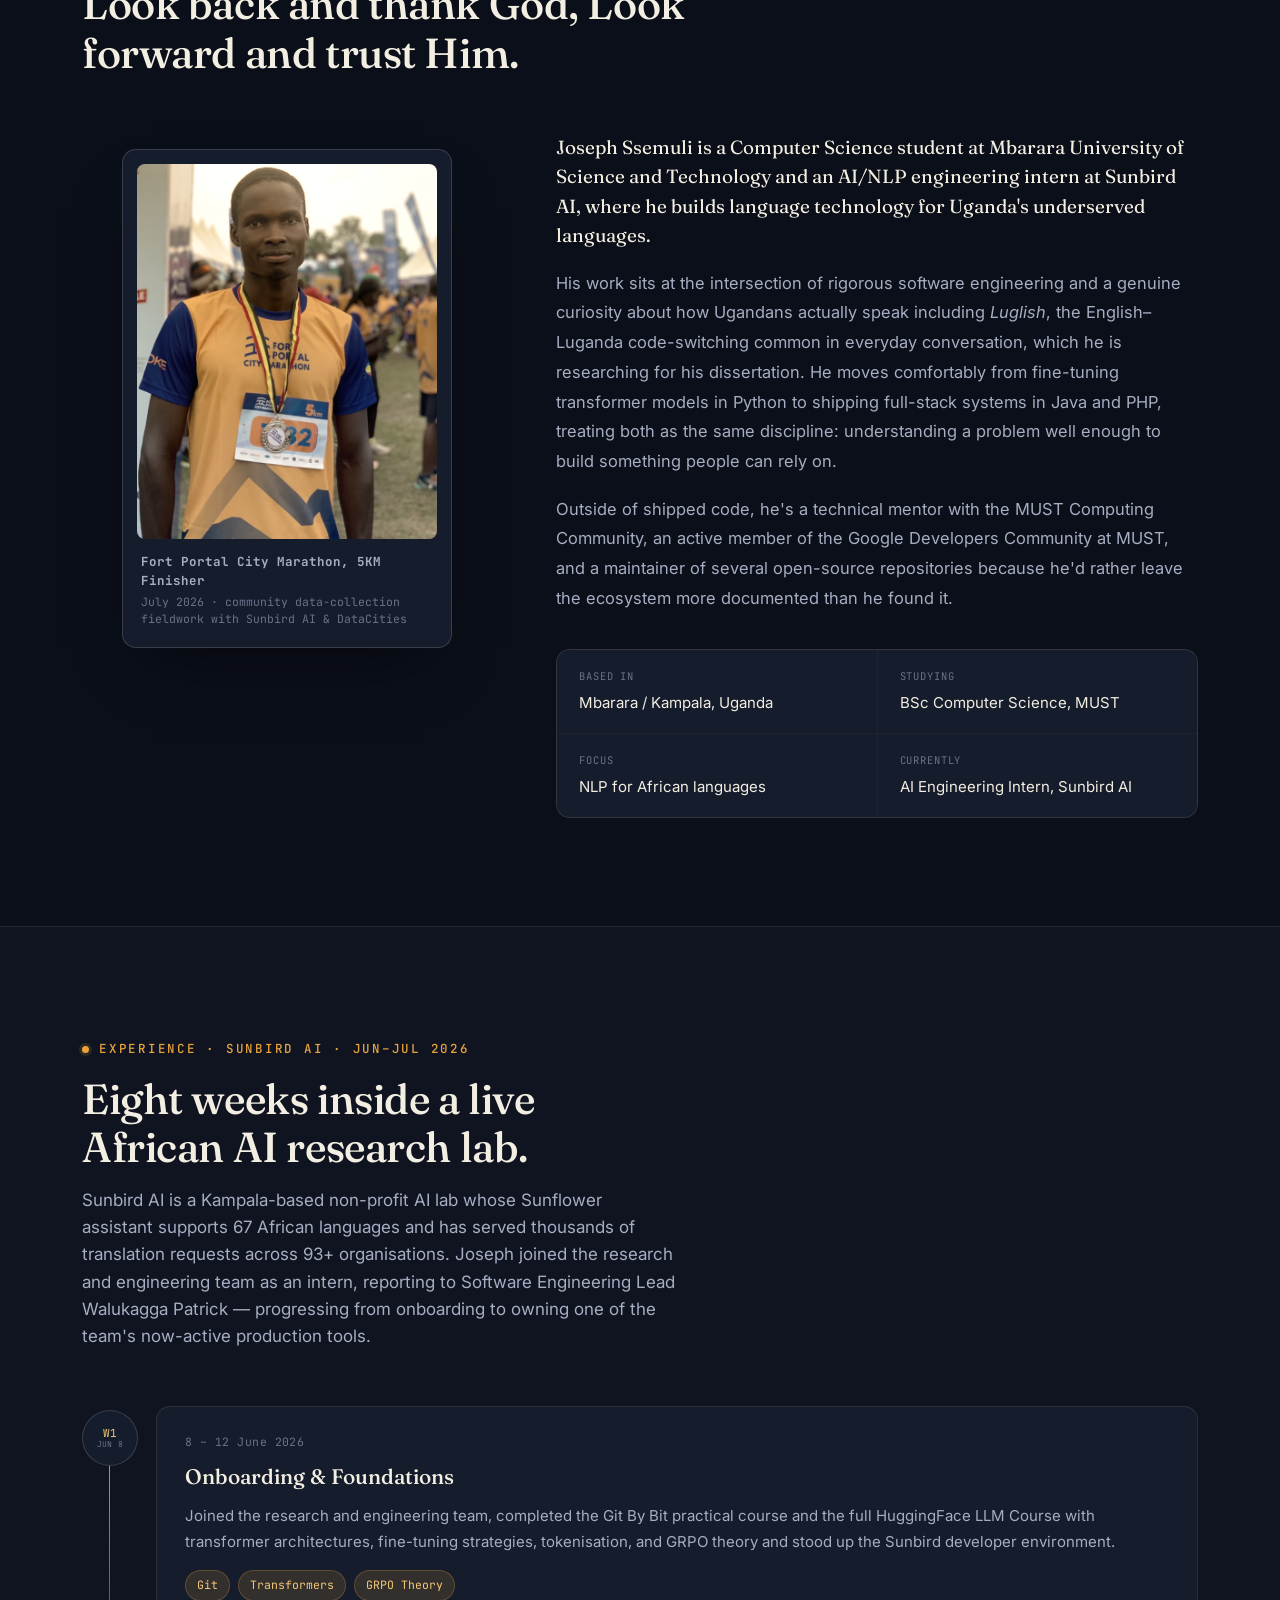
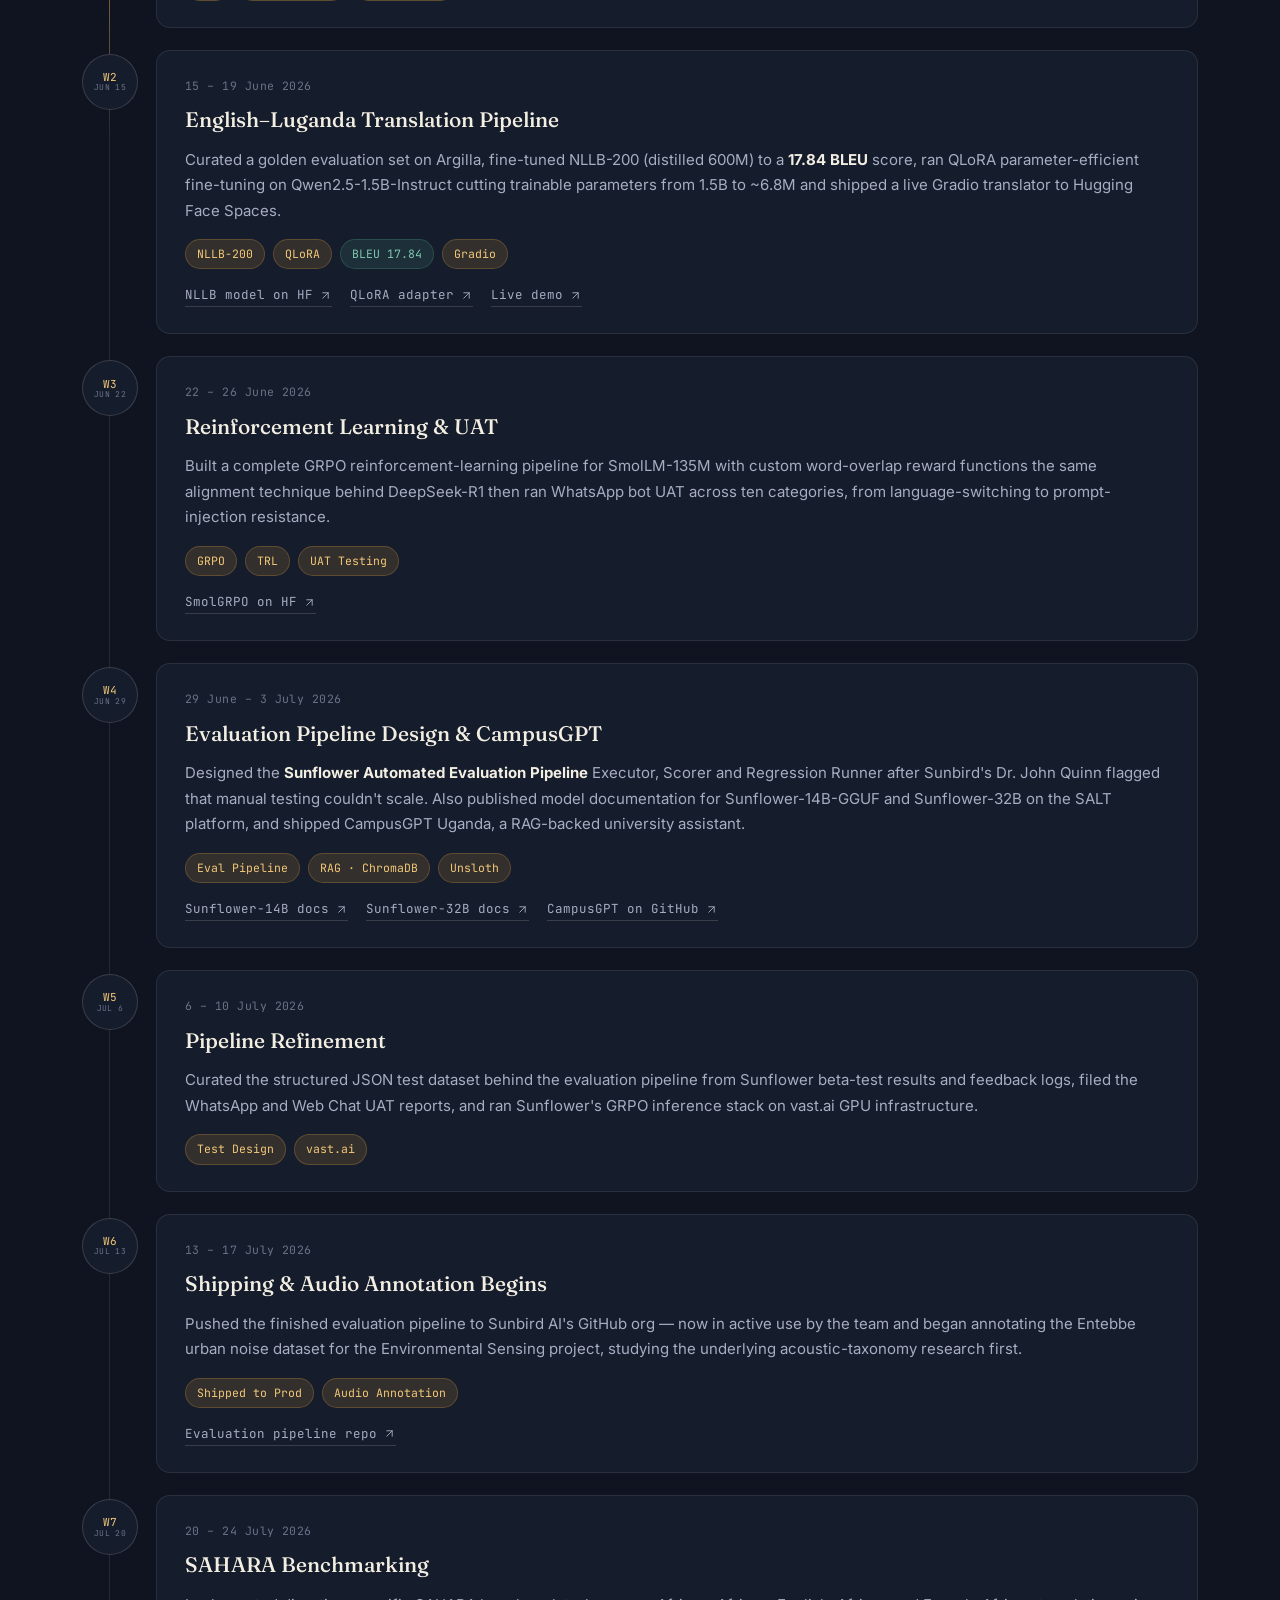
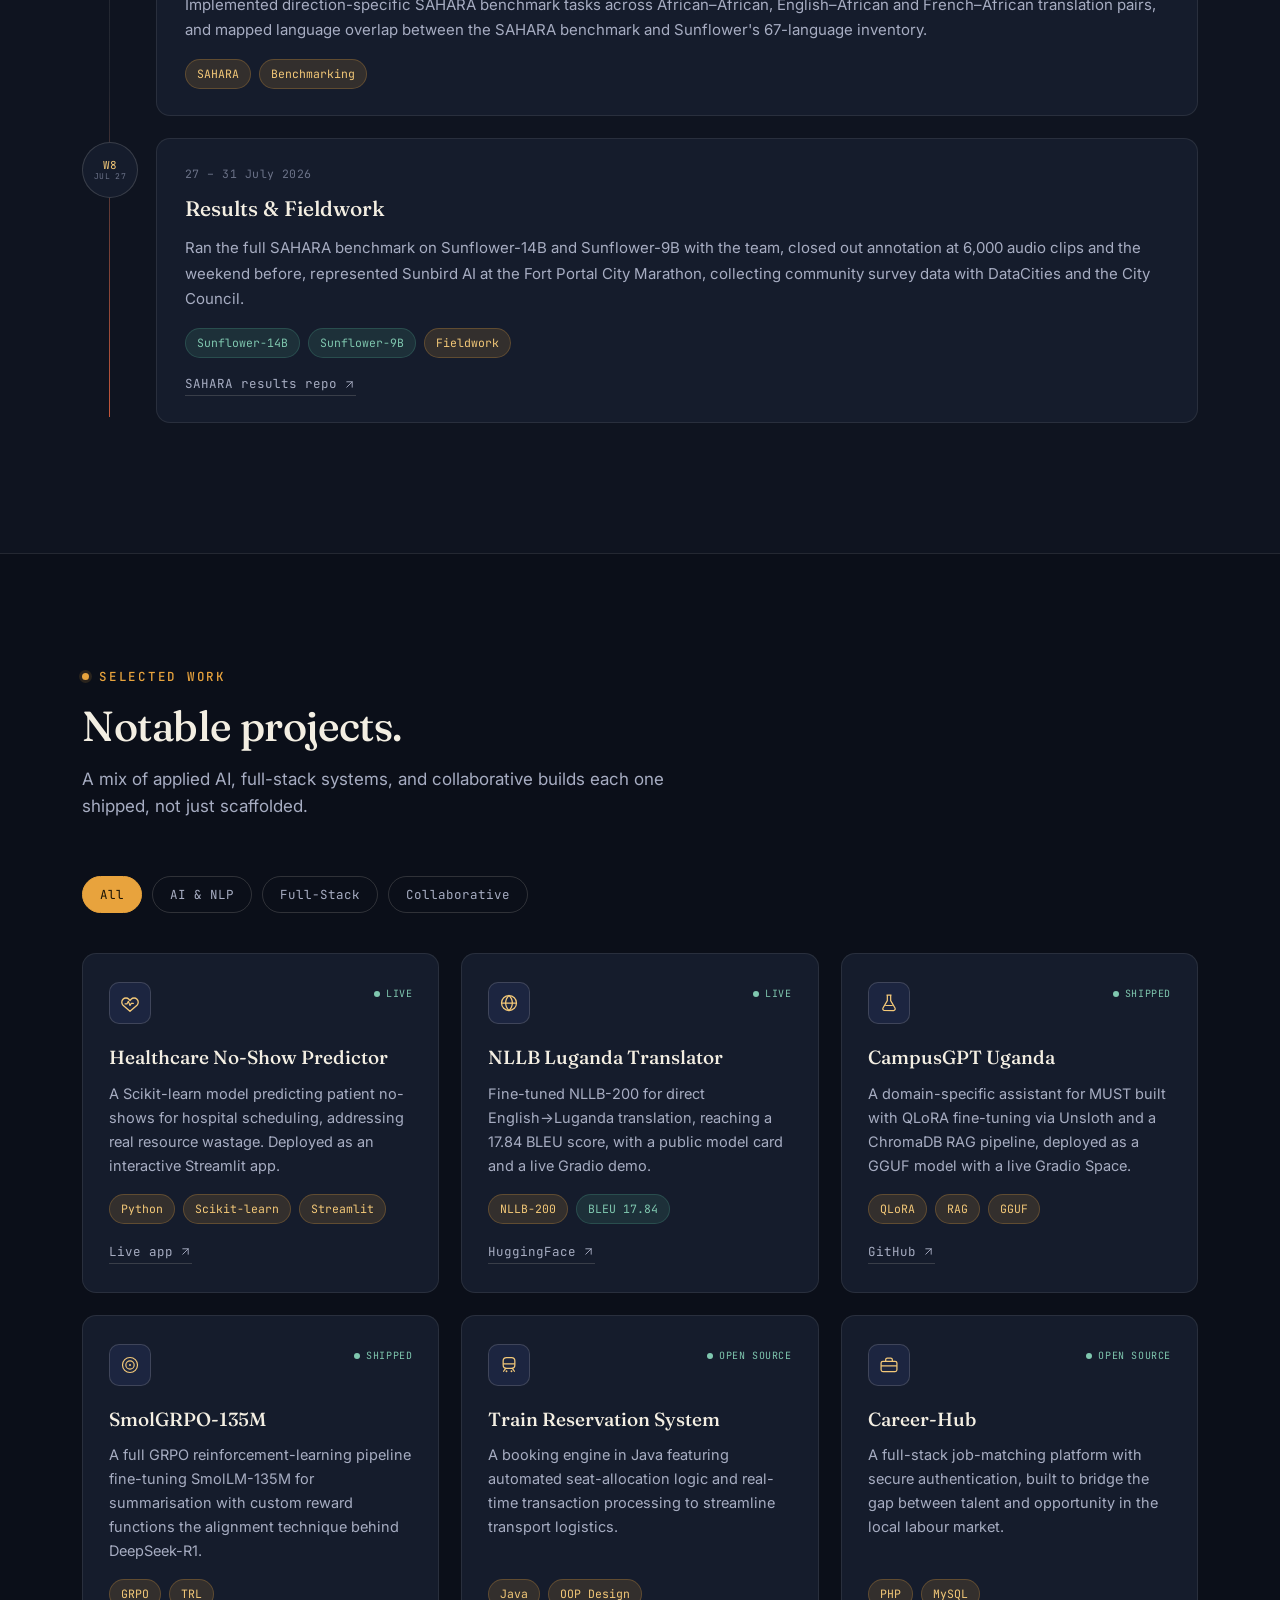
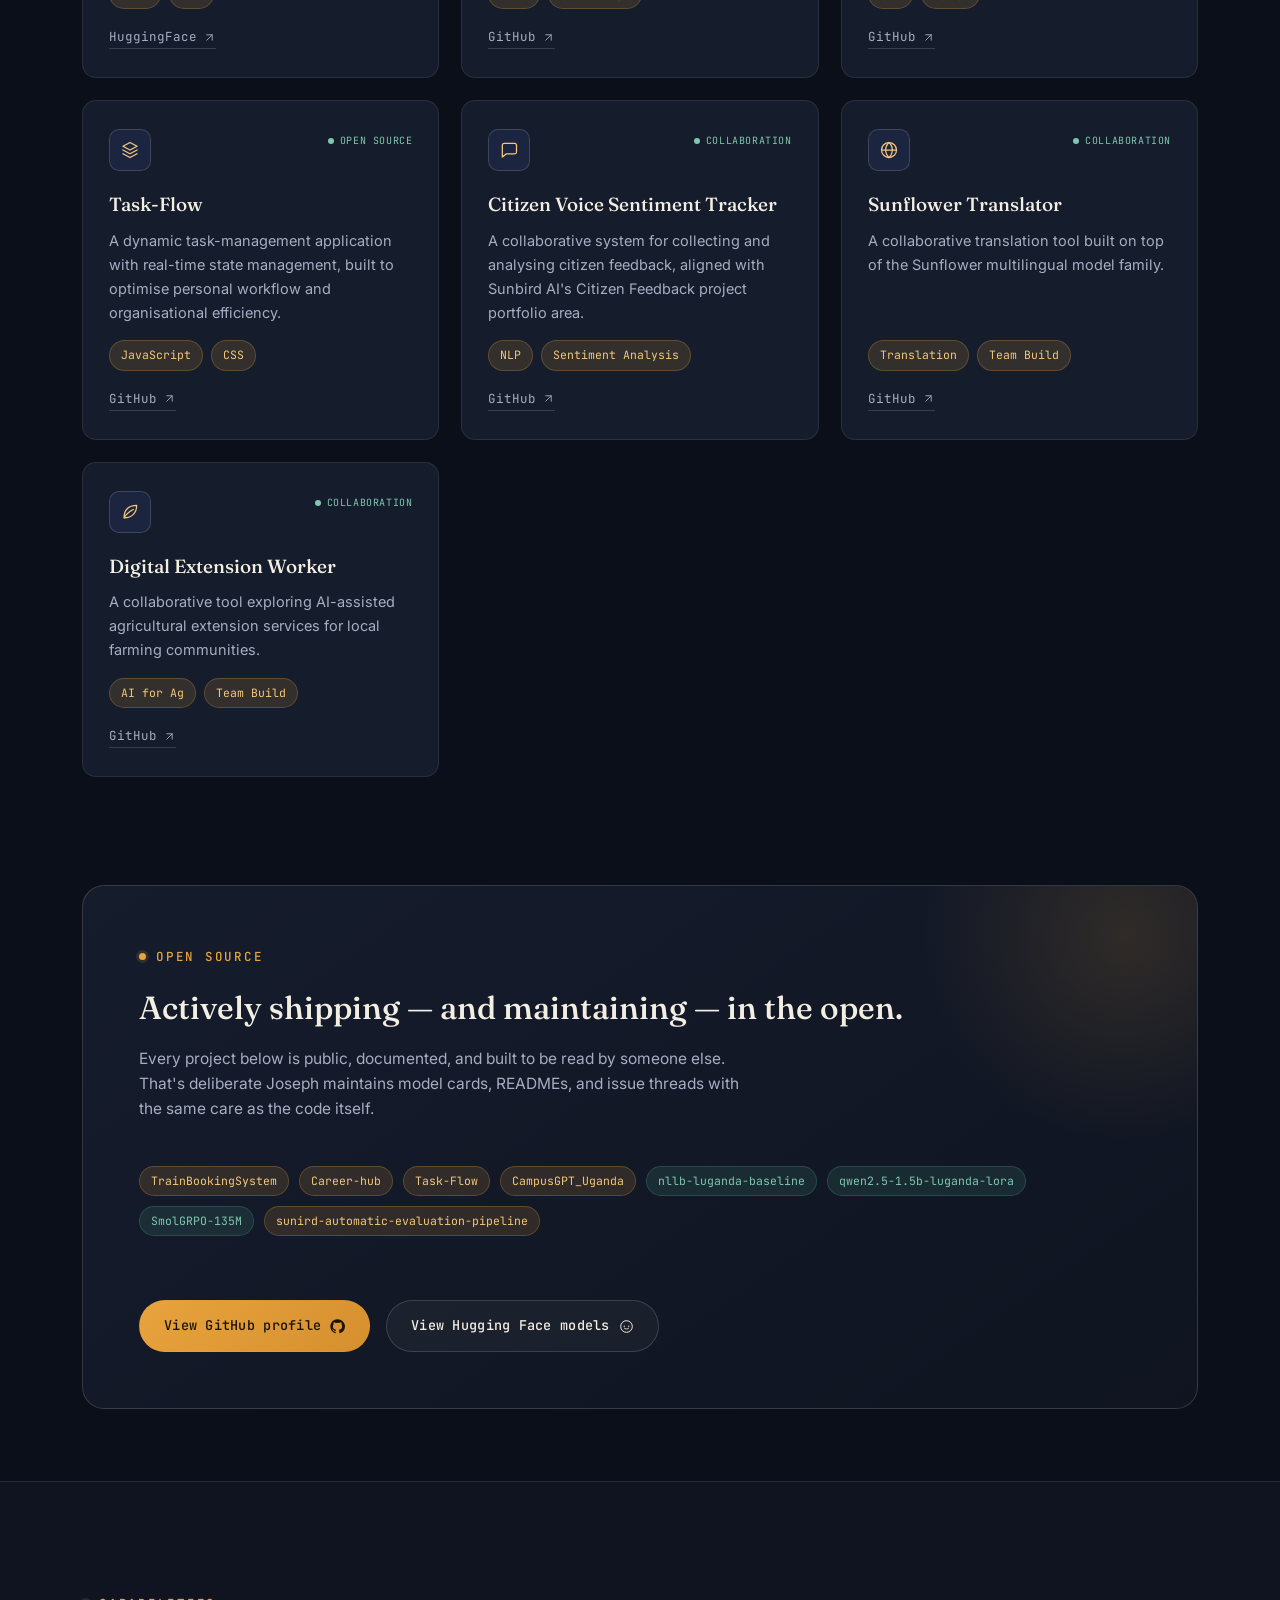
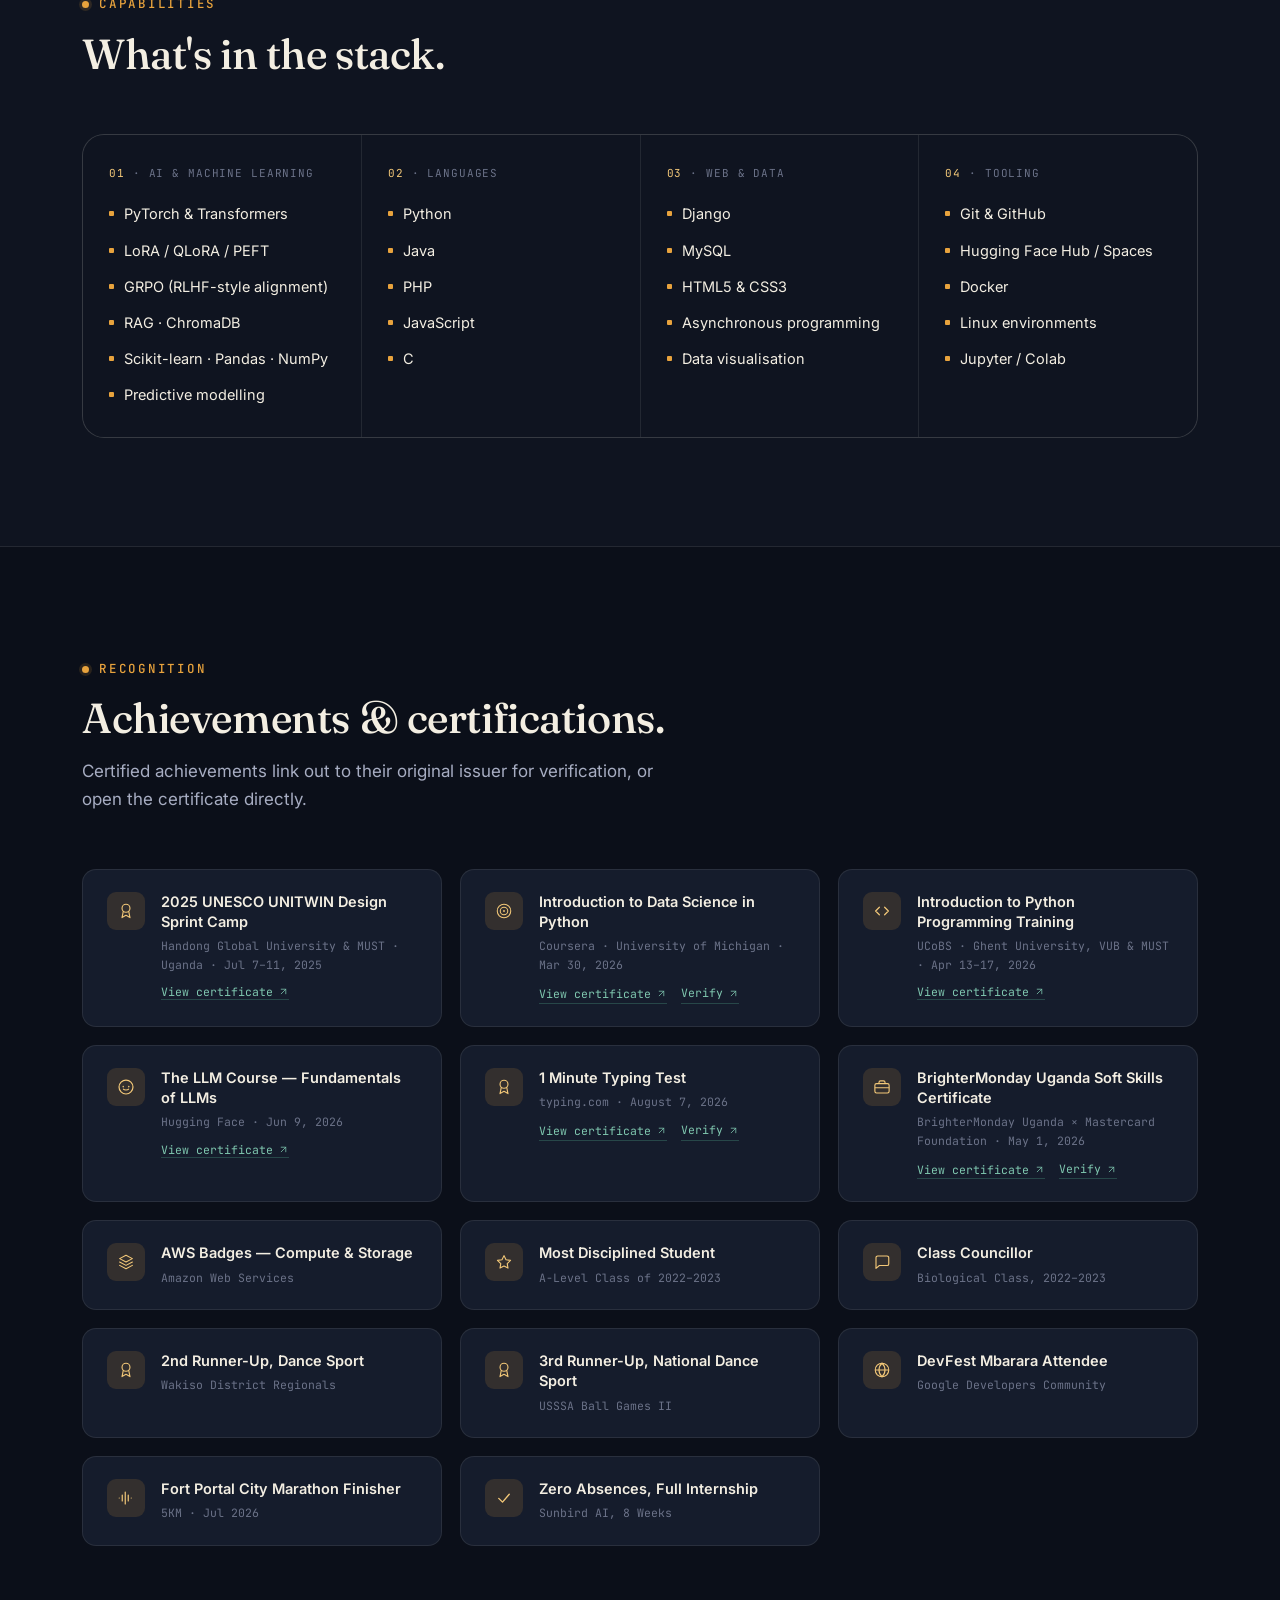
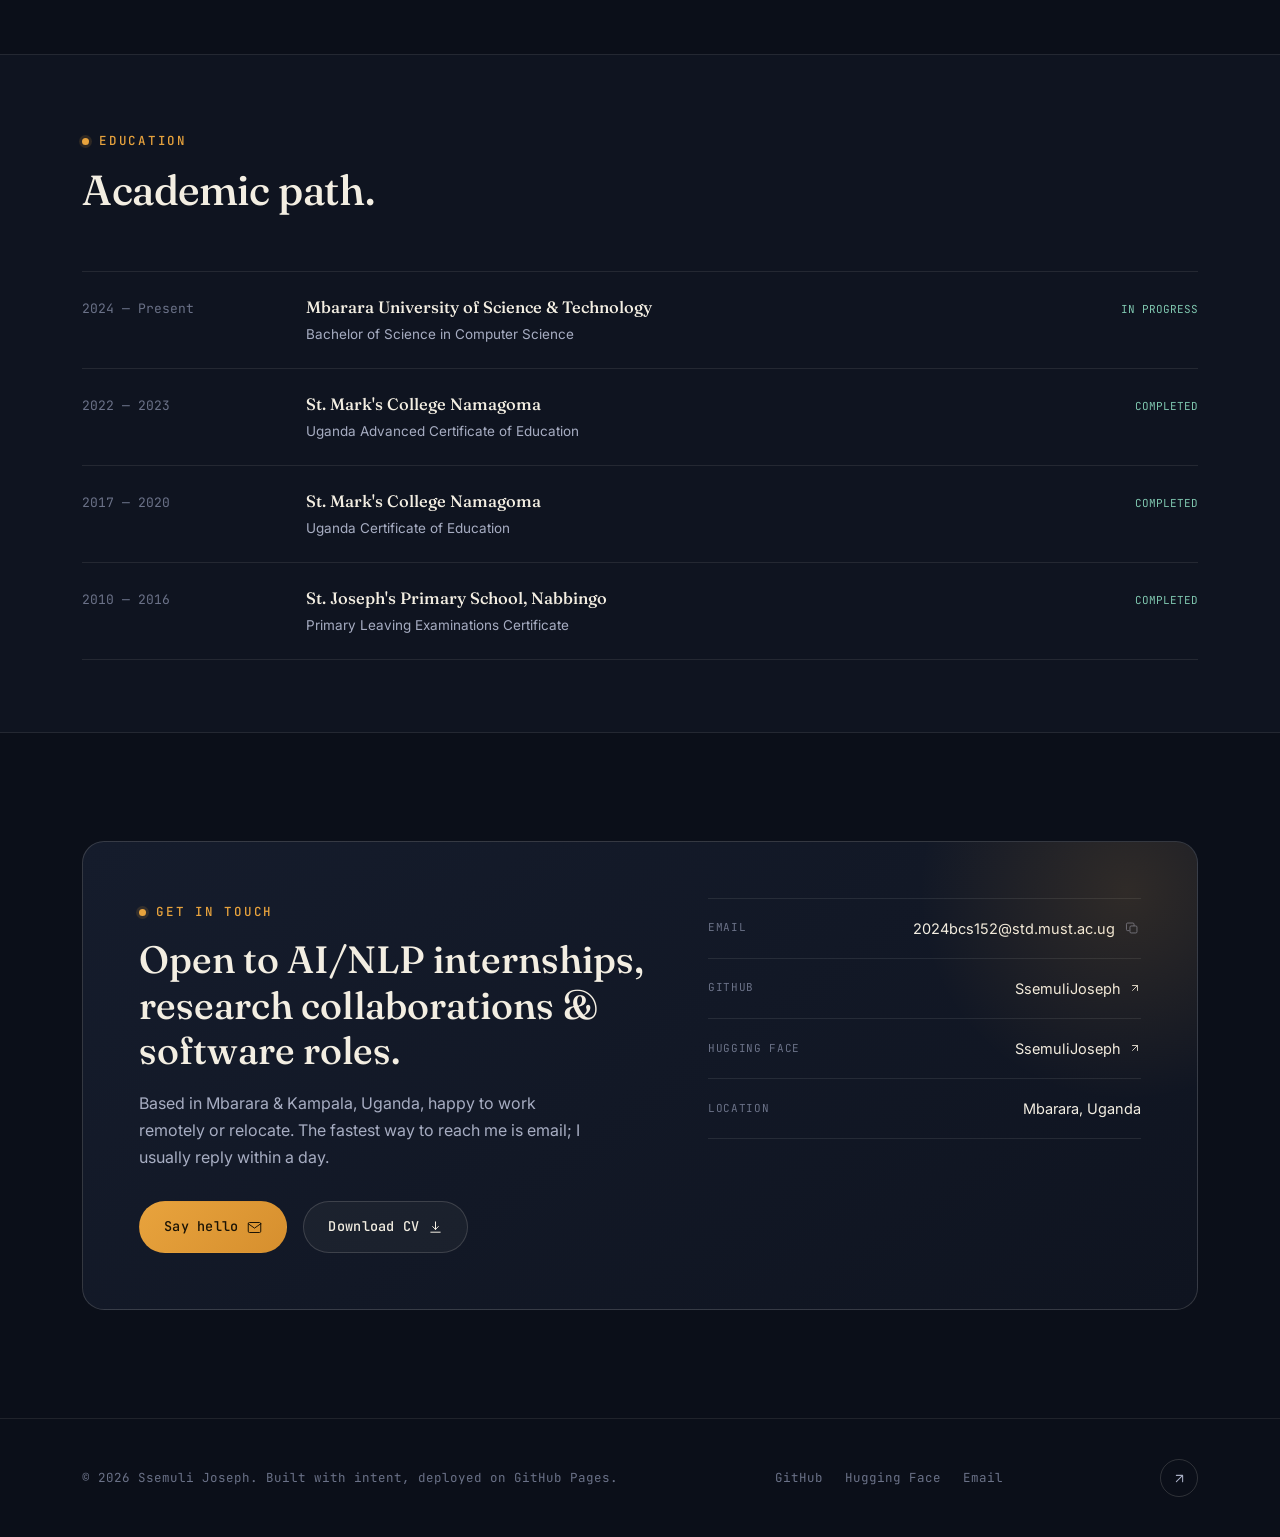
==== commit 72c35a9f: "Revise text in index.html for improved clarity Updated text in the 'about' section and modified desc" ====
--- a/index.html
+++ b/index.html
@@ -136,7 +136,7 @@
   <div class="container">
     <div class="section-head reveal">
       <span class="eyebrow">About</span>
-      <h2>From Nabbingo to a 67-language AI stack.</h2>
+      <h2>Look back and thank God, Look forward and trust Him.</h2>
     </div>
     <div class="about-grid">
       <figure class="polaroid reveal">
@@ -186,7 +186,7 @@
         <div class="tl-card">
           <div class="tl-dates">15 – 19 June 2026</div>
           <h3>English–Luganda Translation Pipeline</h3>
-          <p>Curated a golden evaluation set on Argilla, fine-tuned NLLB-200 (distilled 600M) to a <strong style="color:var(--text)">17.84 BLEU</strong> score, ran QLoRA parameter-efficient fine-tuning on Qwen2.5-1.5B-Instruct cutting trainable parameters from 1.5B to ~6.8M — and shipped a live Gradio translator to Hugging Face Spaces.</p>
+          <p>Curated a golden evaluation set on Argilla, fine-tuned NLLB-200 (distilled 600M) to a <strong style="color:var(--text)">17.84 BLEU</strong> score, ran QLoRA parameter-efficient fine-tuning on Qwen2.5-1.5B-Instruct cutting trainable parameters from 1.5B to ~6.8M and shipped a live Gradio translator to Hugging Face Spaces.</p>
           <div class="tl-tags"><span class="tag">NLLB-200</span><span class="tag">QLoRA</span><span class="tag teal">BLEU 17.84</span><span class="tag">Gradio</span></div>
           <div class="tl-links">
             <a href="https://huggingface.co/SsemuliJoseph/nllb-luganda-baseline" target="_blank" rel="noopener">NLLB model on HF <svg><use href="#icon-arrow"/></svg></a>
@@ -319,7 +319,7 @@
       <div class="pcard reveal" data-cat="ai">
         <div class="pcard-top"><div class="pcard-icon"><svg><use href="#icon-target"/></svg></div><div class="pcard-status">Shipped</div></div>
         <h3>SmolGRPO-135M</h3>
-        <p>A full GRPO reinforcement-learning pipeline fine-tuning SmolLM-135M for summarisation with custom reward functions — the alignment technique behind DeepSeek-R1.</p>
+        <p>A full GRPO reinforcement-learning pipeline fine-tuning SmolLM-135M for summarisation with custom reward functions the alignment technique behind DeepSeek-R1.</p>
         <div class="tl-tags"><span class="tag">GRPO</span><span class="tag">TRL</span></div>
         <div class="tl-links"><a href="https://huggingface.co/SsemuliJoseph/SmolGRPO-135M" target="_blank" rel="noopener">HuggingFace <svg><use href="#icon-arrow"/></svg></a></div>
       </div>
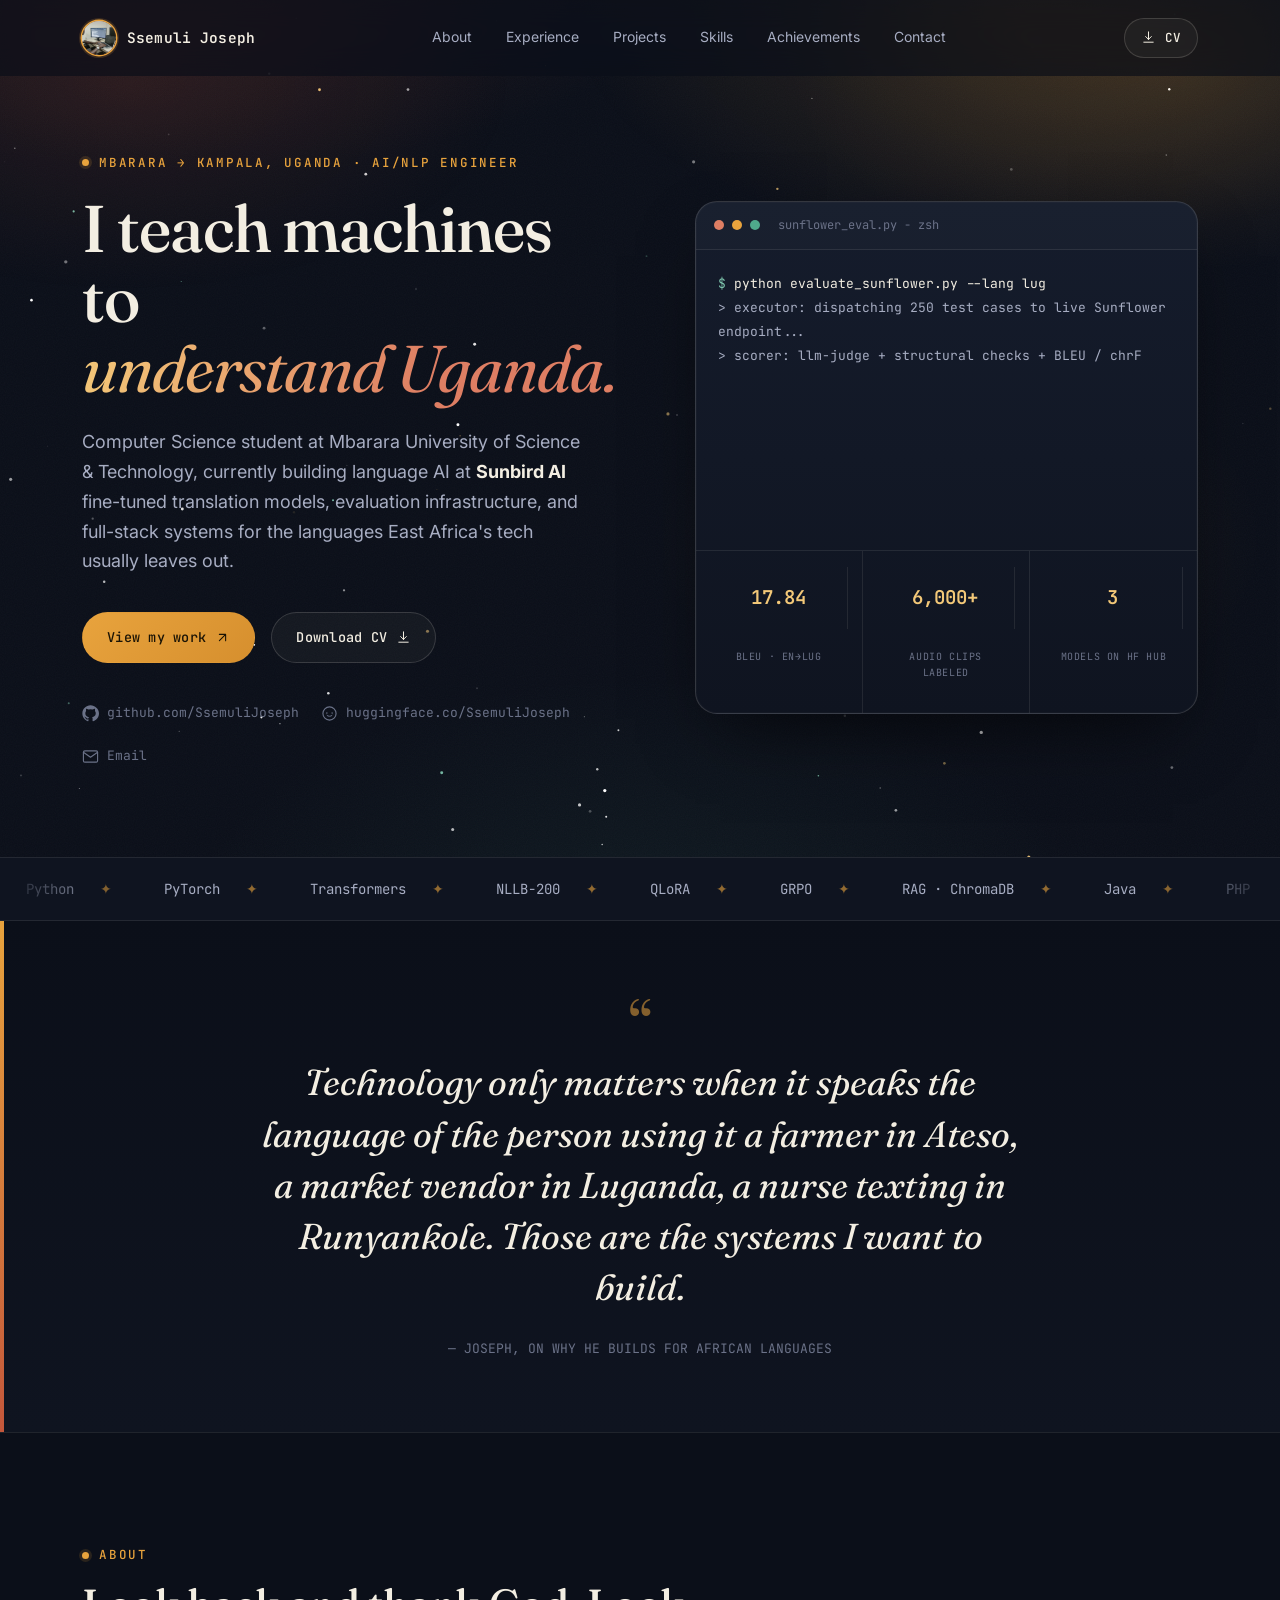
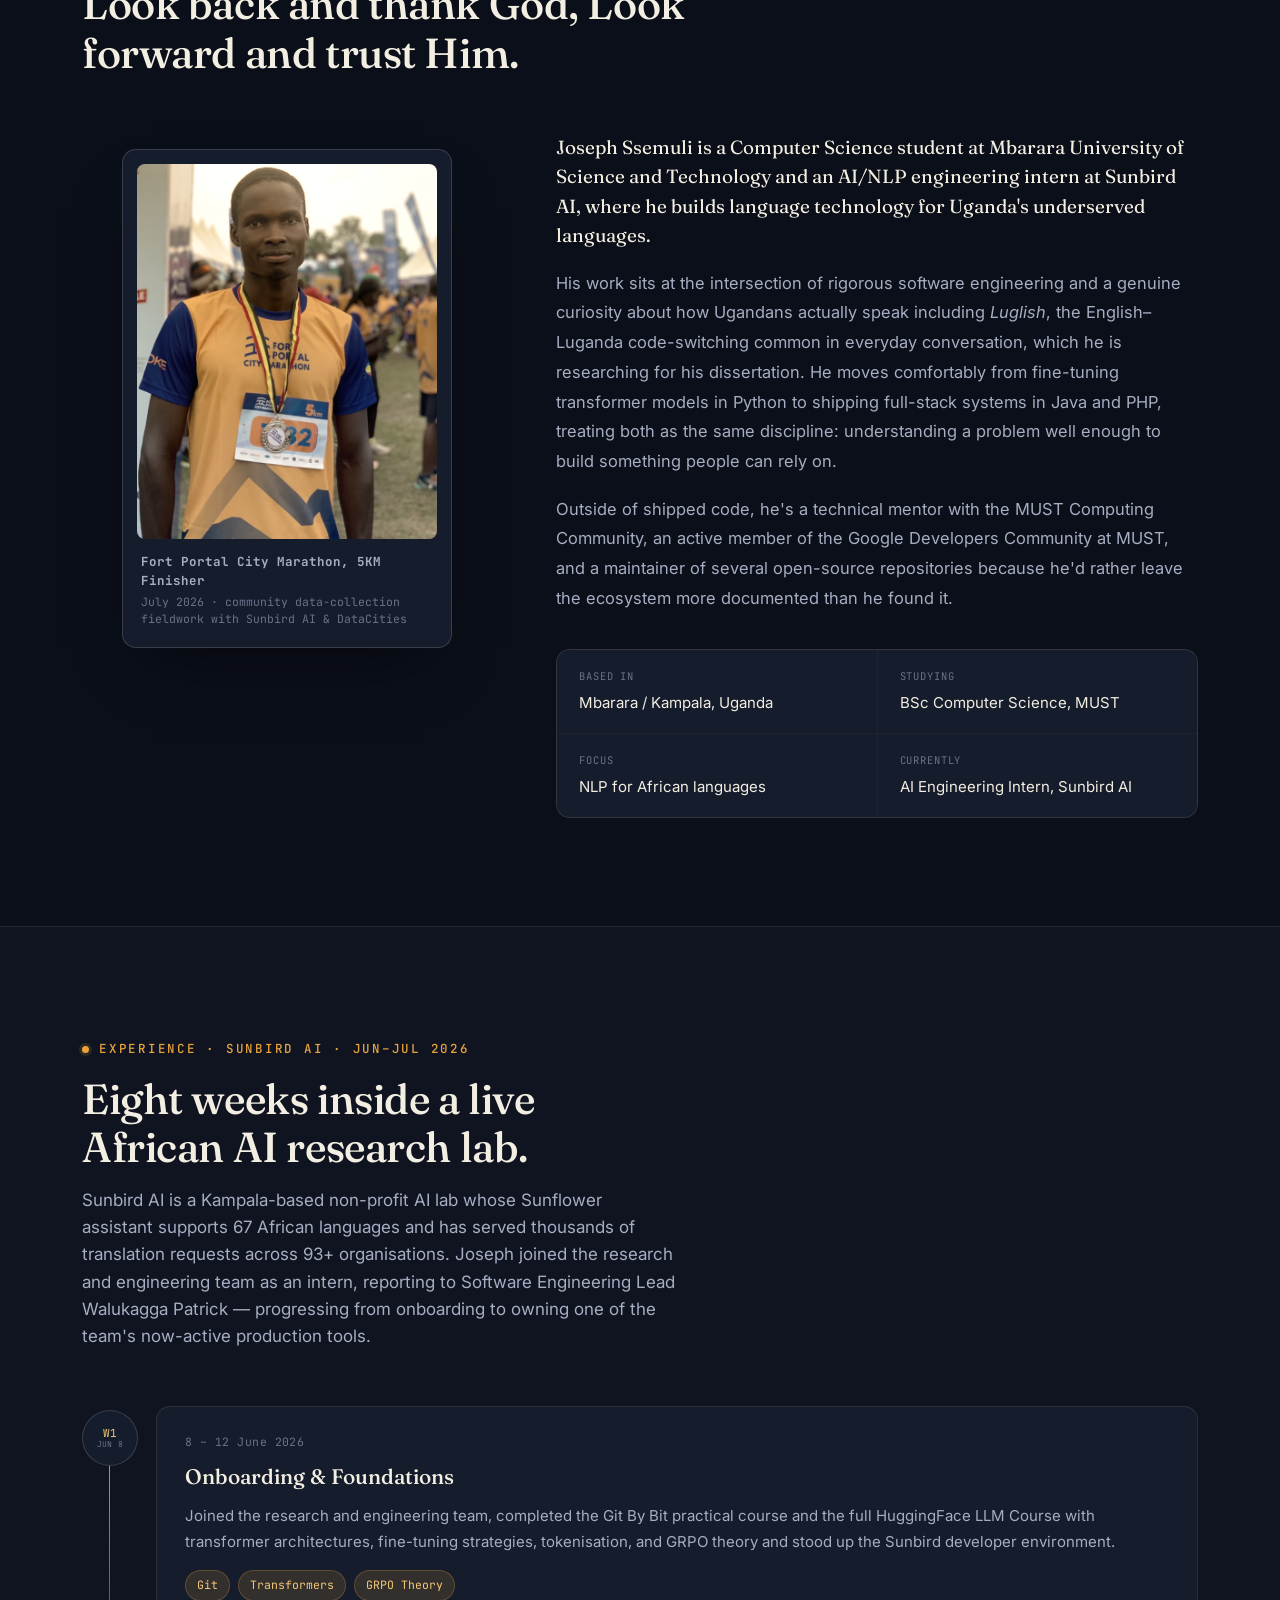
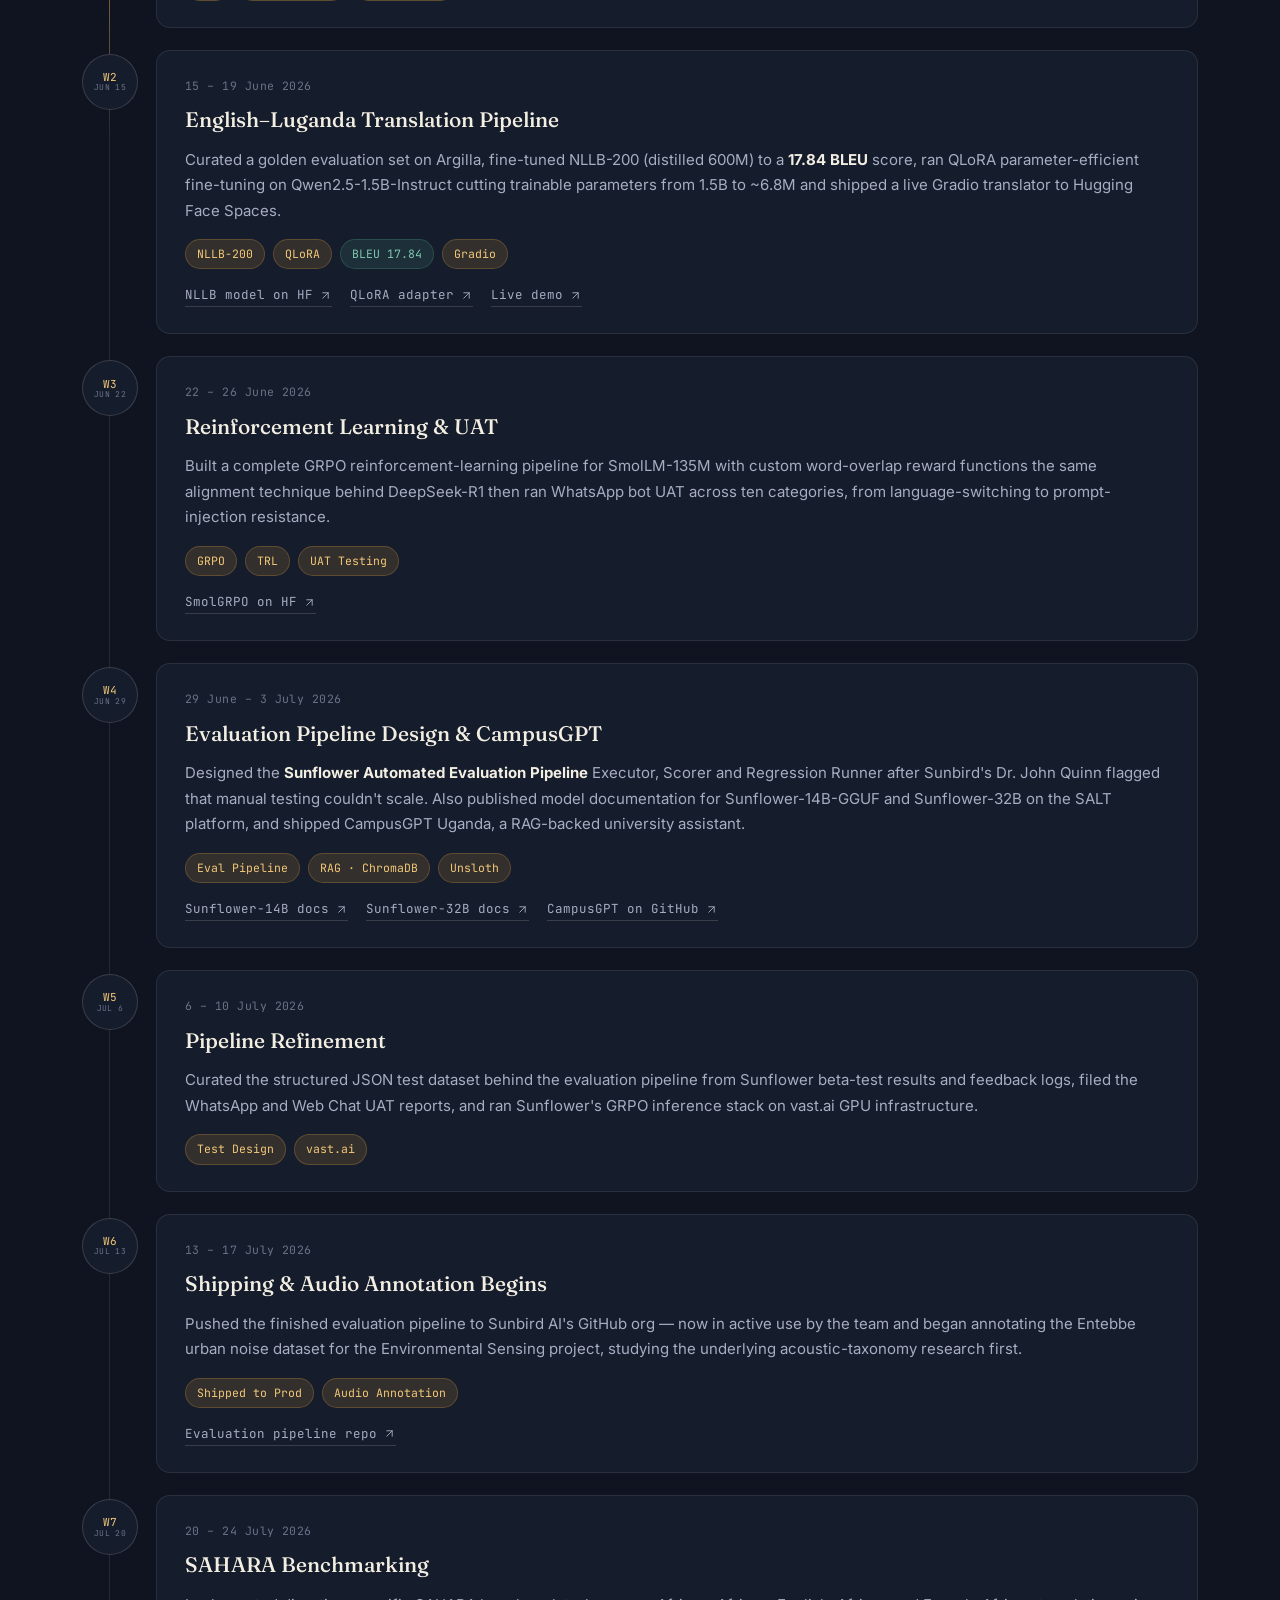
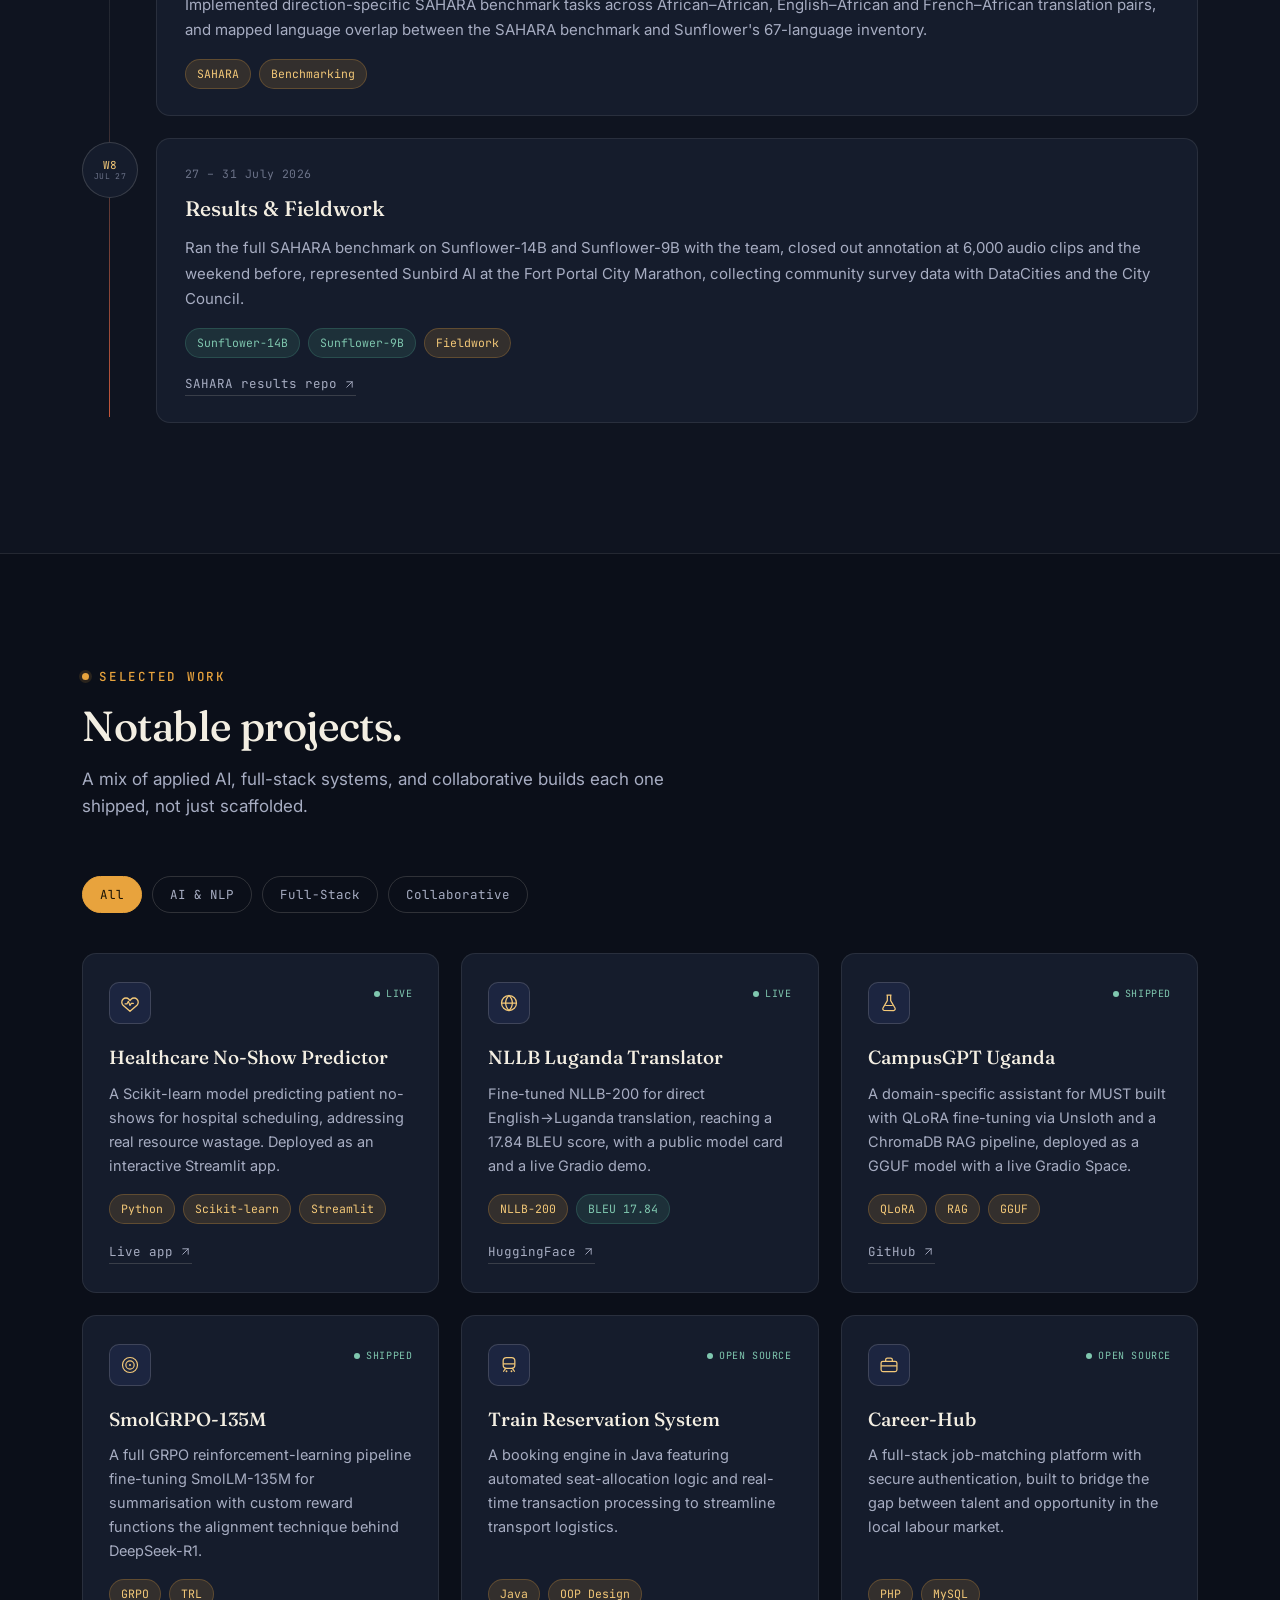
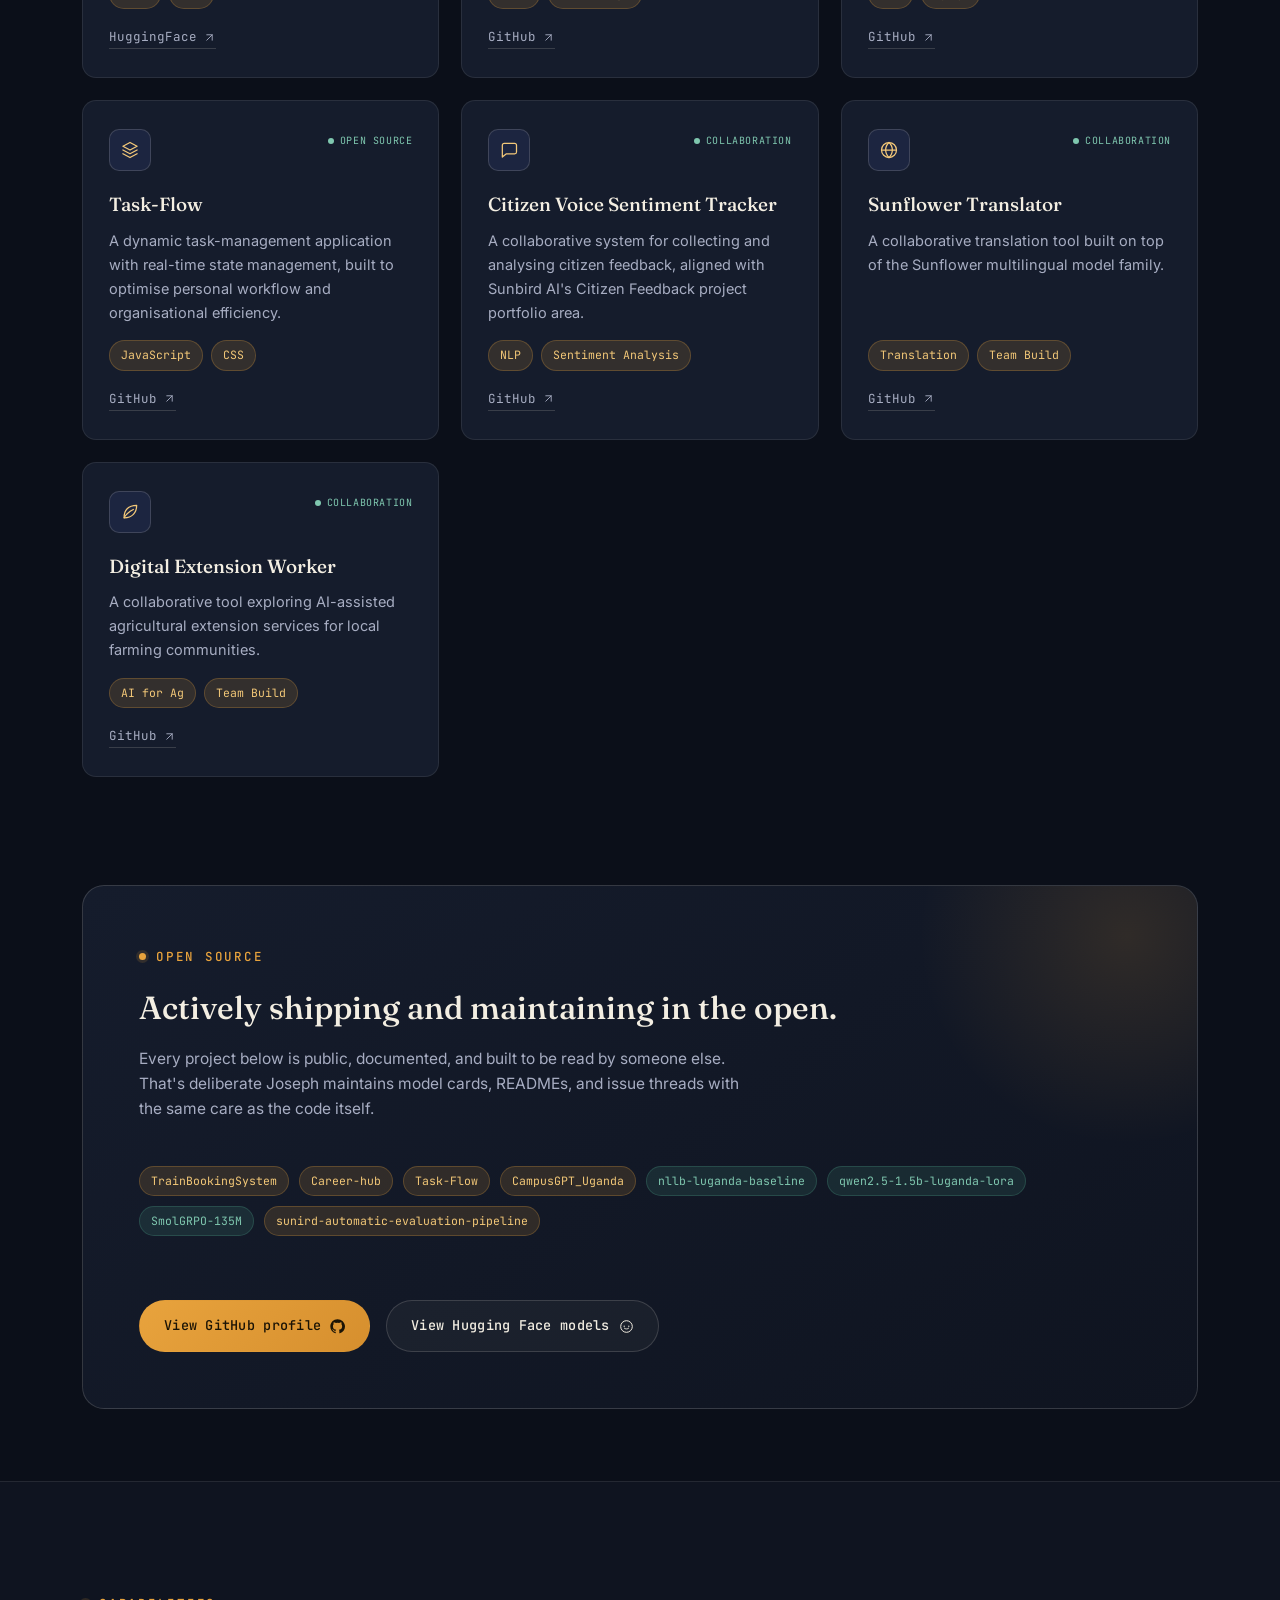
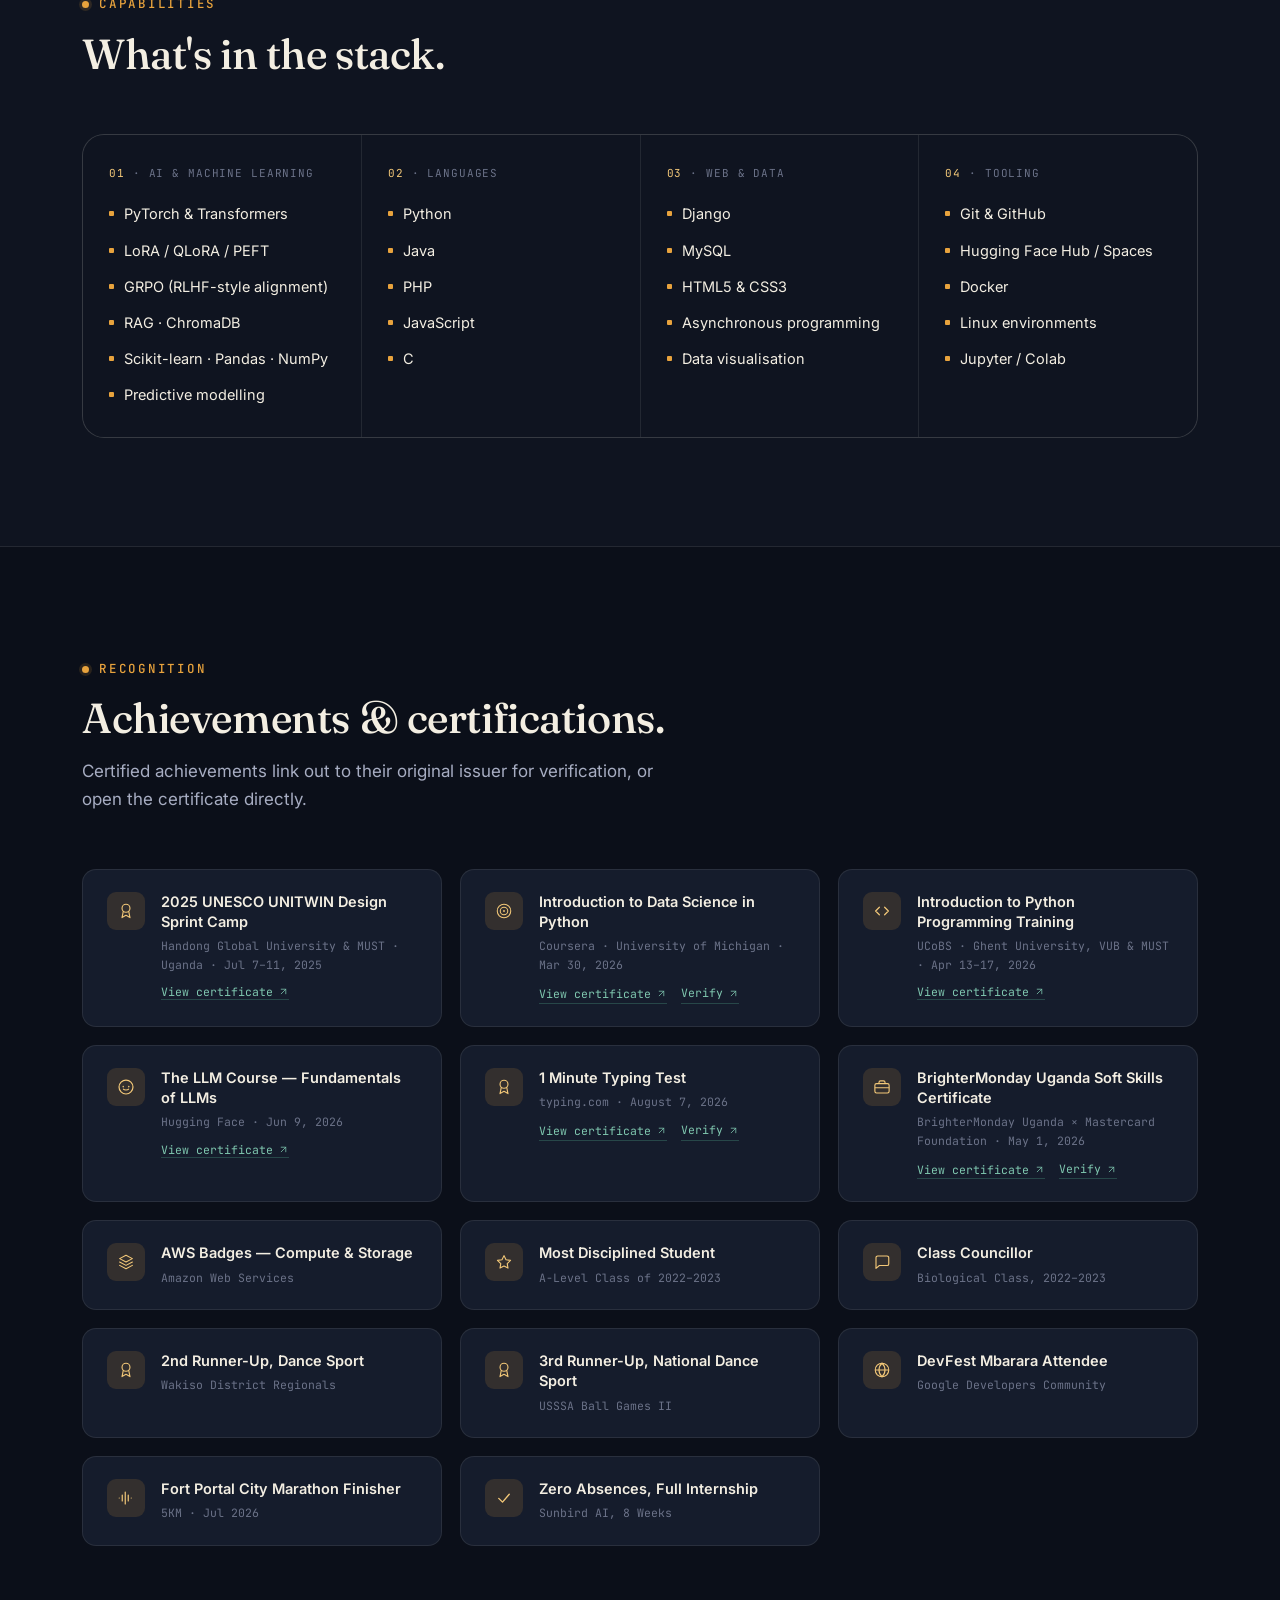
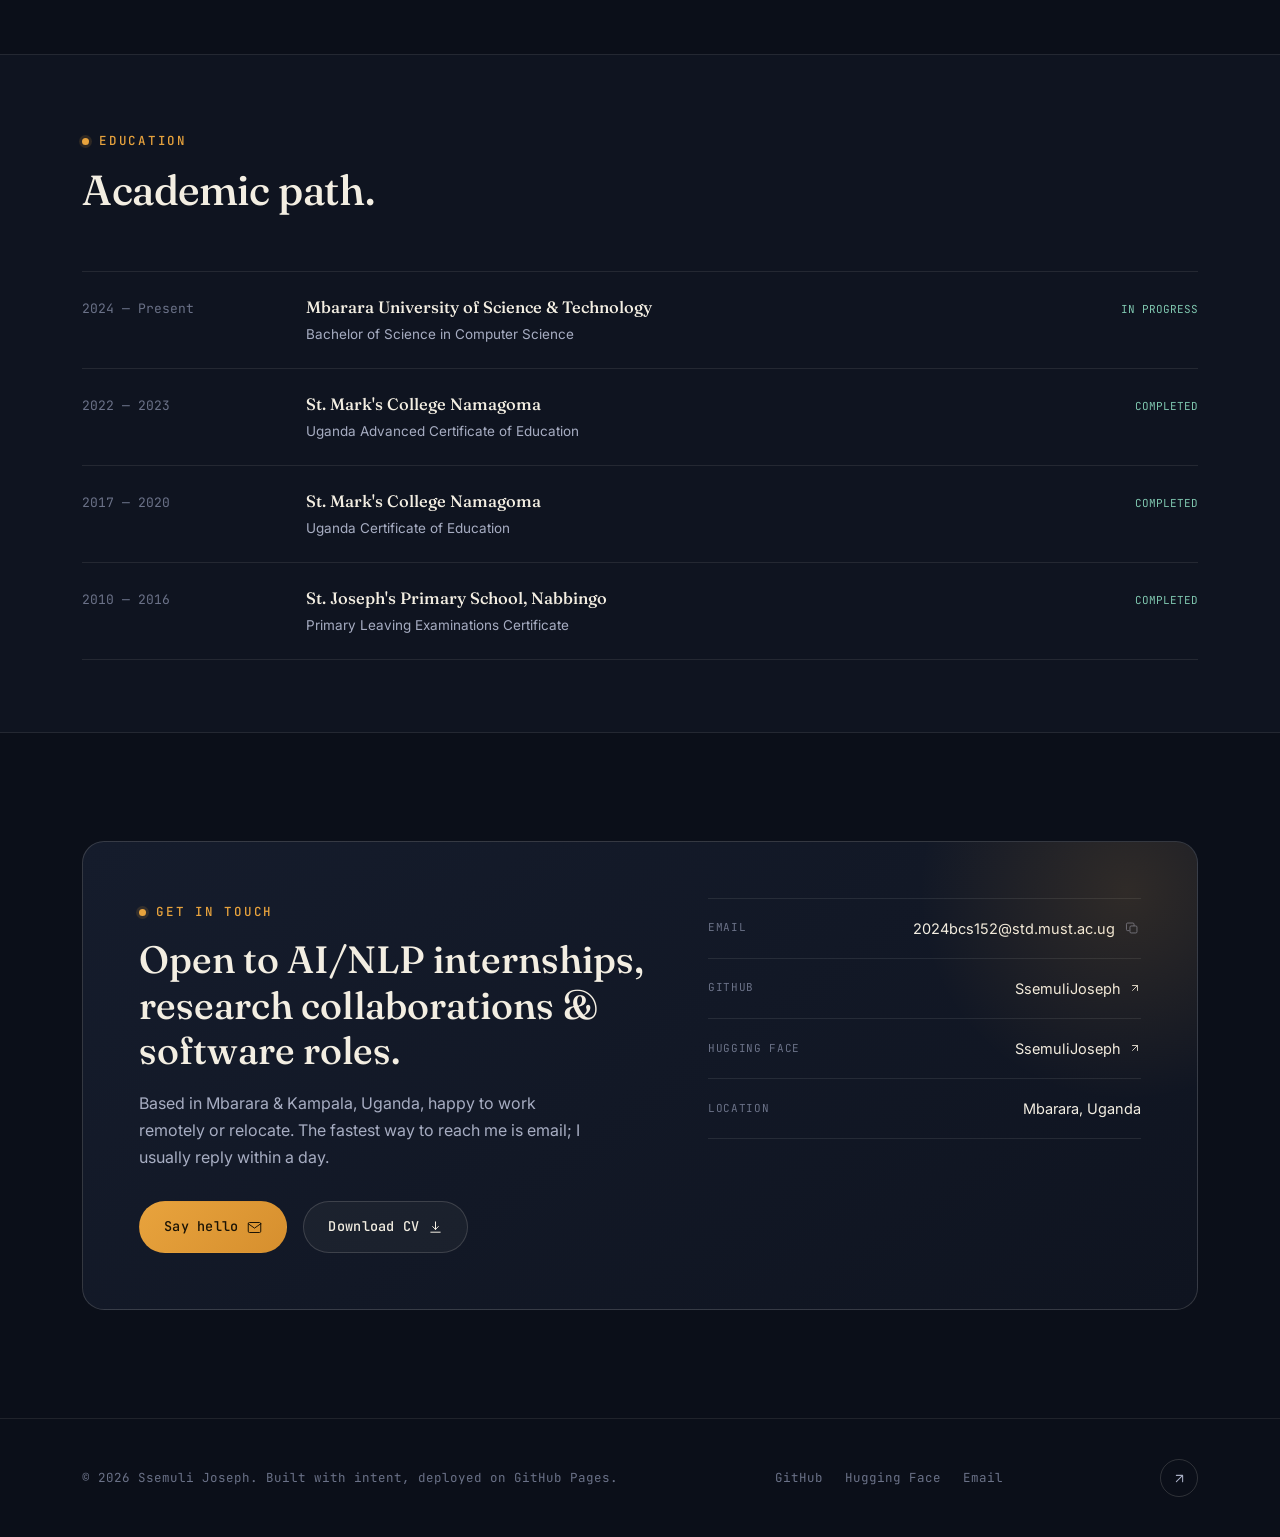
==== commit aeb7c149: "Remove '—' from heading in index.html" ====
--- a/index.html
+++ b/index.html
@@ -382,7 +382,7 @@
     <div class="contact-card reveal" style="grid-template-columns:1fr; gap:28px;">
       <div>
         <span class="eyebrow">Open Source</span>
-        <h2 style="margin-top:14px; font-family:var(--f-display); font-weight:500; font-size:clamp(24px,3vw,32px);">Actively shipping — and maintaining — in the open.</h2>
+        <h2 style="margin-top:14px; font-family:var(--f-display); font-weight:500; font-size:clamp(24px,3vw,32px);">Actively shipping and maintaining in the open.</h2>
         <p style="margin-top:14px; color:var(--text-muted); font-size:15.5px; max-width:60ch;">Every project below is public, documented, and built to be read by someone else. That's deliberate  Joseph maintains model cards, READMEs, and issue threads with the same care as the code itself.</p>
       </div>
       <div class="tl-tags" style="gap:10px;">
